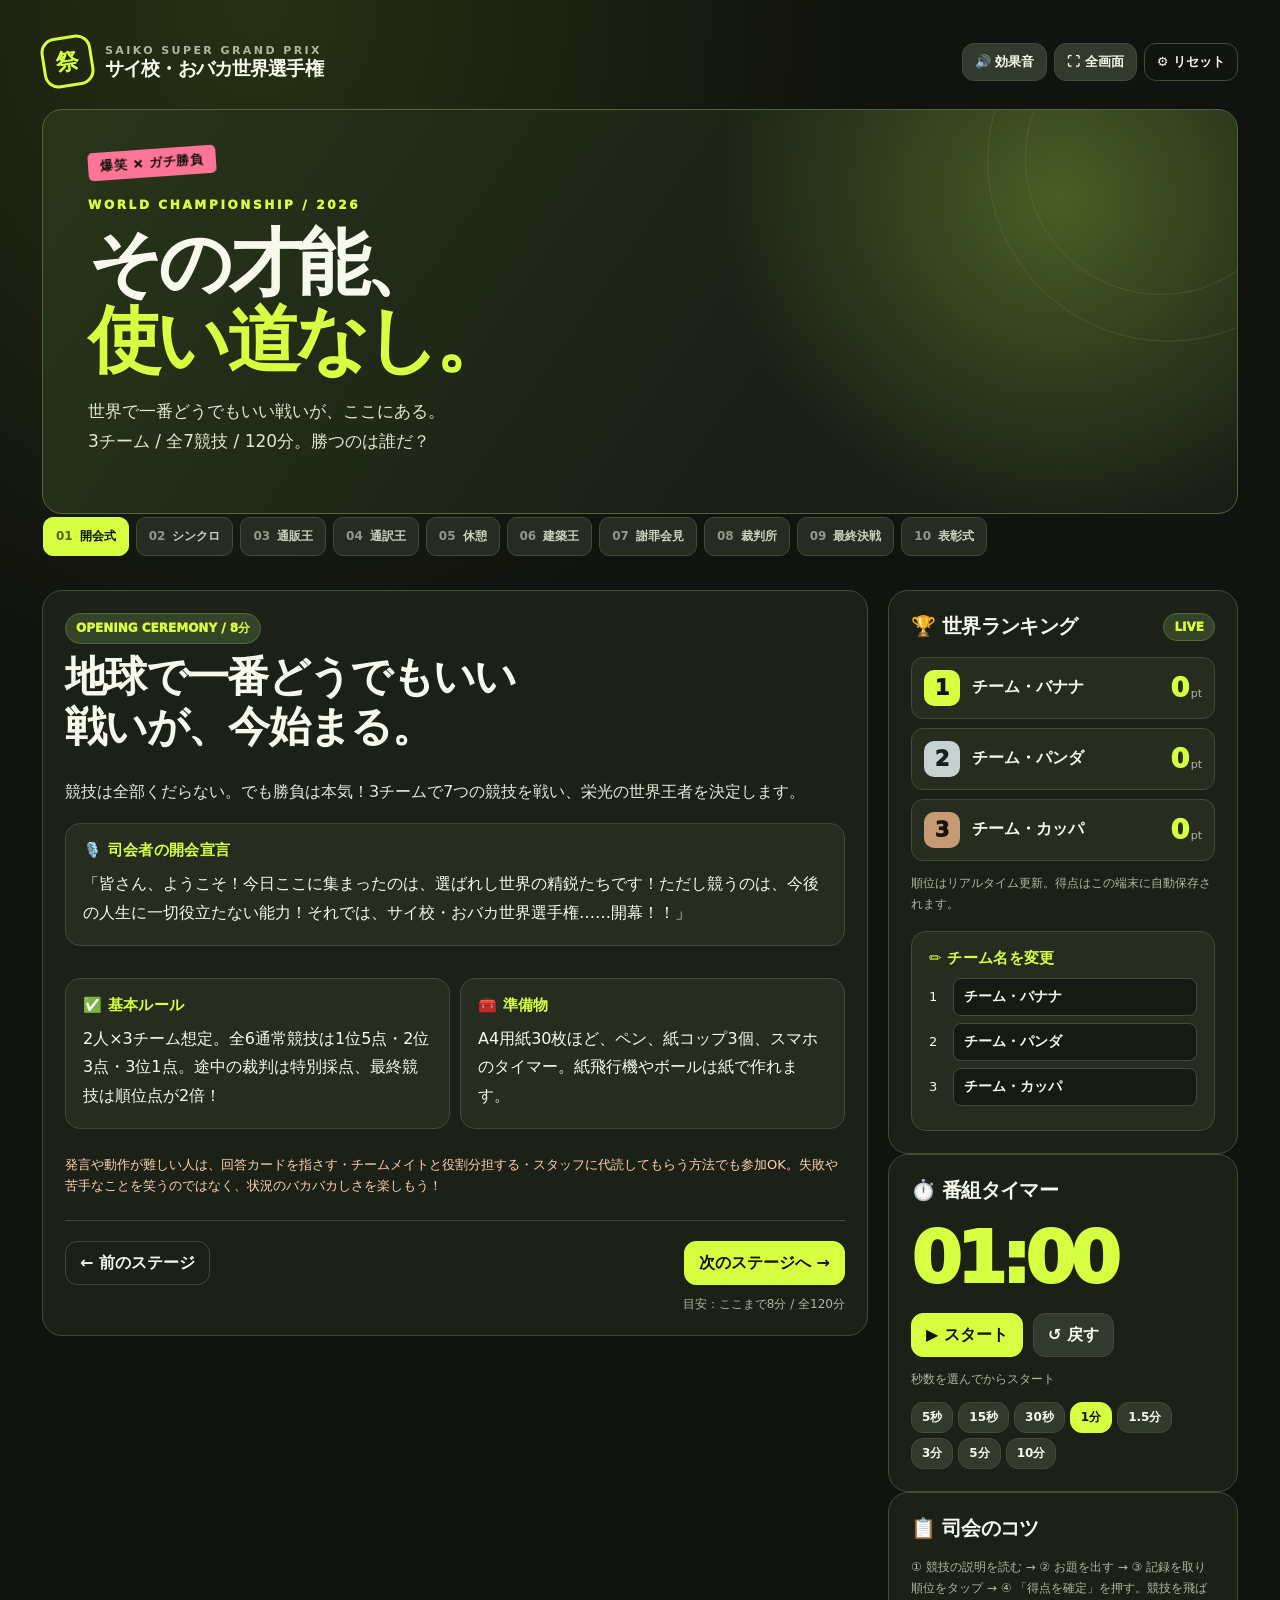
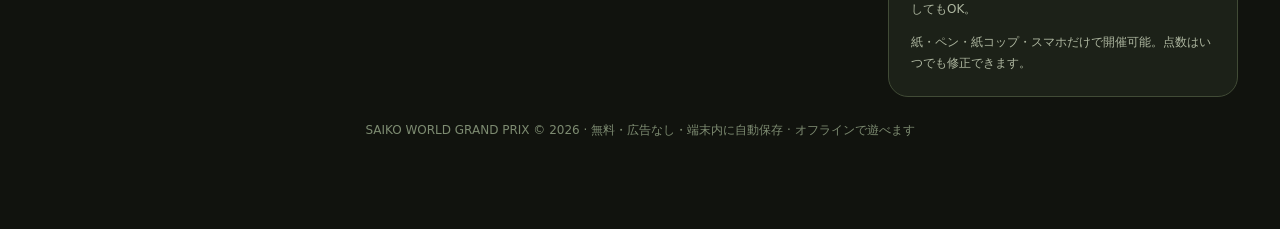
==== index.html @ 588c3b56 "Build SAIKO World Grand Prix event app with six-case absurd courtroom" ====
<!DOCTYPE html>
<html lang="ja">
<head>
<meta charset="UTF-8"><meta name="viewport" content="width=device-width,initial-scale=1,viewport-fit=cover"><meta name="theme-color" content="#11130e">
<title>サイ校 おバカ世界選手権 | 司会アプリ</title>
<meta name="description" content="爆笑なのにガチ勝負。サイ校プロジェクト岩国のチーム対抗ゲームショー司会アプリ。オフライン対応・無料。">
<style>
:root{color-scheme:dark;--bg:#11130e;--panel:#1c2118;--panel2:#262d20;--lime:#d7ff41;--ink:#11140e;--text:#f7f9ed;--sub:#aeb7a0;--line:#414b36;--pink:#ff7497;--cyan:#80d9e7;--orange:#ffc77b;--radius:20px}
*{box-sizing:border-box}html{scroll-behavior:smooth}body{margin:0;background:radial-gradient(ellipse 75% 60% at 20% 0%,#273014 0%,transparent 62%),var(--bg);color:var(--text);font-family:system-ui,-apple-system,'Noto Sans JP',sans-serif;font-weight:500;min-height:100svh}button,input{font:inherit}button{cursor:pointer}button:focus-visible,input:focus-visible{outline:3px solid var(--cyan);outline-offset:3px}button:disabled{opacity:.3;cursor:not-allowed}.app{max-width:1440px;margin:auto;padding:20px 24px 60px}.top{display:flex;align-items:center;gap:18px;justify-content:space-between;padding:8px 0 22px}.brand{display:flex;gap:12px;align-items:center;text-decoration:none;color:inherit}.seal{display:grid;place-items:center;border:3px solid var(--lime);color:var(--lime);height:51px;width:51px;border-radius:15px;transform:rotate(-9deg);font-weight:1000;font-size:23px}.brand small{display:block;color:var(--sub);font-size:11px;font-weight:800;letter-spacing:.22em}.brand strong{display:block;font-size:19px;line-height:1.2;letter-spacing:-.045em;font-weight:1000}.tools{display:flex;flex-wrap:wrap;gap:7px}.btn{border:1px solid var(--line);border-radius:12px;background:#32392d;color:var(--text);padding:11px 14px;font-weight:800;line-height:1.2;white-space:nowrap;min-height:44px}.btn:hover{filter:brightness(1.1)}.btn.primary{background:var(--lime);color:var(--ink);border-color:var(--lime)}.btn.danger{border-color:#6e3c49;color:#ffabbc;background:#3c262b}.btn.ghost{background:transparent}.btn.small{padding:8px 12px;min-height:38px;font-size:13px}.eyebrow{color:var(--lime);text-transform:uppercase;font-size:12px;font-weight:1000;letter-spacing:.22em}.hero{position:relative;overflow:hidden;border:1px solid #566241;border-radius:var(--radius);background:radial-gradient(circle at 85% 22%,#495e25 0%,transparent 32%),linear-gradient(125deg,#29351a 0%,#191e16 68%);padding:32px 36px 34px;min-height:245px}.hero:before,.hero:after{content:"";position:absolute;right:0;top:0;border:1px solid #73824d;opacity:.3;width:360px;height:360px;border-radius:50%;transform:translate(31%,-36%)}.hero:after{width:270px;height:270px;transform:translate(22%,-32%)}.hero>*{position:relative;z-index:1}.hero h1{font-size:clamp(34px,5.7vw,79px);font-weight:1000;line-height:1.06;margin:12px 0 13px;letter-spacing:-.065em;max-width:1100px}.hero h1 em{font-style:normal;color:var(--lime)}.hero .desc{color:#e0e8cd;font-size:clamp(13px,1.8vw,17px);max-width:710px;line-height:1.8}.sticker{display:inline-flex;transform:rotate(-4deg);background:var(--pink);color:var(--ink);font-size:13px;padding:5px 12px;border-radius:5px;font-weight:1000;letter-spacing:.05em}.layout{display:grid;grid-template-columns:minmax(0,1fr) 318px;gap:20px;margin-top:20px}.main{min-width:0}.side{min-width:0}.card{border:1px solid var(--line);border-radius:var(--radius);background:var(--panel);padding:22px}.section-title{font-size:20px;font-weight:1000;letter-spacing:-.03em;margin:0 0 15px}.muted{color:var(--sub)}.timeline{display:flex;gap:7px;overflow-x:auto;padding:3px 1px 14px;scrollbar-width:thin}.phase{position:relative;display:flex;align-items:center;gap:7px;white-space:nowrap;background:#262c21;border:1px solid var(--line);color:#cad3be;padding:10px 12px;border-radius:10px;font-size:12px;font-weight:900}.phase.active{background:var(--lime);color:var(--ink);border-color:var(--lime)}.phase.done:not(.active){border-color:#96ac5e;color:#d7ff94}.phase .number{opacity:.65}.stage-header{display:flex;justify-content:space-between;gap:10px;align-items:flex-start;margin-bottom:14px}.stage-header h2{font-weight:1000;letter-spacing:-.04em;font-size:clamp(25px,4vw,42px);line-height:1.2;margin:8px 0}.pill{display:inline-flex;align-items:center;gap:6px;background:#354328;border:1px solid #53683b;color:var(--lime);padding:6px 10px;border-radius:99px;font-size:12px;font-weight:1000}.lead{font-size:16px;line-height:1.9;color:#e3ead9}.feature{background:var(--panel2);border:1px solid var(--line);border-radius:15px;padding:17px;margin:16px 0}.feature h3{margin:0 0 10px;color:var(--lime);font-size:15px;letter-spacing:.02em}.feature p{margin:0;line-height:1.8}.feature li{margin:8px 0;line-height:1.7}.feature ul,.feature ol{padding-left:21px;margin:0}.prompt{border:1px solid #798f42;background:linear-gradient(145deg,#354323,#29321e);padding:24px 22px;border-radius:17px;margin:16px 0}.prompt .prompt-kicker{color:#cfe38d;font-size:13px;font-weight:900;letter-spacing:.1em}.prompt .prompt-text{font-weight:1000;font-size:clamp(21px,3vw,30px);line-height:1.65;letter-spacing:-.025em;margin:12px 0}.prompt-controls{display:flex;flex-wrap:wrap;gap:8px;align-items:center}.prompt-counter{color:var(--sub);font-weight:900;font-size:13px;padding:0 8px}.row{display:flex;align-items:center;gap:10px;flex-wrap:wrap}.between{justify-content:space-between}.scoring{margin-top:18px;border-top:1px solid var(--line);padding-top:18px}.rank-grid{display:grid;grid-template-columns:1fr 1fr 1fr;gap:10px}.rank-team{background:var(--panel2);border:1px solid var(--line);border-radius:14px;padding:14px;min-width:0}.team-name{font-weight:1000;overflow-wrap:anywhere}.rank-choice{display:flex;gap:5px;margin-top:12px}.rank-btn{border:1px solid #636d55;color:#c4ceb5;background:#31392a;border-radius:8px;padding:8px 4px;flex:1;font-weight:1000}.rank-btn.selected{background:var(--lime);color:var(--ink);border-color:var(--lime)}.rank-team .preview{margin-top:8px;font-size:12px;color:var(--sub)}.btn-row{display:flex;gap:10px;flex-wrap:wrap;margin:18px 0 0}.scoreboard{position:sticky;top:16px}.scoreboard .head{display:flex;justify-content:space-between;align-items:center;gap:8px}.scorelist{display:grid;gap:9px;margin-top:16px}.scoreitem{display:grid;grid-template-columns:38px 1fr auto;gap:10px;align-items:center;border:1px solid var(--line);border-radius:12px;background:var(--panel2);padding:12px}.ranknum{display:grid;place-items:center;border-radius:10px;background:#39462a;color:var(--lime);font-weight:1000;font-size:21px;width:36px;height:36px}.scoreitem:nth-child(1) .ranknum{background:var(--lime);color:var(--ink)}.scoreitem:nth-child(2) .ranknum{background:#c7d0d3;color:#162121}.scoreitem:nth-child(3) .ranknum{background:#c79a76;color:#1b130c}.score{font-size:27px;color:var(--lime);font-weight:1000;letter-spacing:-.06em}.scoreunit{color:var(--sub);font-size:11px;margin-left:3px}.team-edit{display:flex;align-items:center;gap:6px}.team-edit input{width:100%;min-width:0;background:#151b12;color:var(--text);border:1px solid var(--line);border-radius:8px;padding:10px;font-size:14px;font-weight:800}.side-note{line-height:1.75;font-size:12px;color:var(--sub)}.timer-number{font-variant-numeric:tabular-nums;font-size:clamp(48px,7vw,72px);font-weight:1000;letter-spacing:-.07em;color:var(--lime);line-height:1.1;margin:14px 0 15px}.timer-number.urgent{color:var(--pink)}.timer-preset{display:flex;gap:5px;flex-wrap:wrap}.timer-preset .btn{padding:7px 10px;font-size:12px;min-height:31px}.steps{display:flex;flex-wrap:wrap;gap:9px;margin:15px 0}.step{padding:9px 11px;background:#2e3826;border-radius:8px;color:#c6d1bb;font-weight:900;font-size:13px}.verdict-case{display:grid;grid-template-columns:1fr 1fr 1fr;gap:8px}.rolebox{padding:13px;border:1px solid var(--line);border-radius:11px;background:#293325}.rolebox strong{display:block;margin-top:8px;font-size:16px;overflow-wrap:anywhere}.rolebox small{color:var(--sub);font-size:11px}.courtbuttons{display:flex;flex-wrap:wrap;gap:8px;margin-top:13px}.courtbuttons button{flex:1;white-space:normal}.courtbuttons .selected{background:var(--lime);color:var(--ink)}.evidencebox{margin:12px 0;padding:12px}.evidence-text{color:var(--lime);font-size:18px;font-weight:900!important}.rulegrid{display:grid;grid-template-columns:1fr 1fr;gap:10px}.winner{border:2px solid var(--lime);background:radial-gradient(ellipse at 50% 0%,#394b22,transparent 75%),#1d2517;text-align:center;padding:35px 20px;border-radius:20px}.winner .cup{font-size:75px;filter:drop-shadow(0 8px 24px #c4f26955)}.winner h2{font-size:clamp(28px,6vw,59px);font-weight:1000;letter-spacing:-.05em;color:var(--lime);margin:14px 0}.winner p{font-size:18px}.winboard{display:grid;gap:8px;max-width:550px;margin:18px auto}.winrow{display:flex;justify-content:space-between;padding:11px 16px;border-radius:10px;background:#303a29;font-weight:900}.footer{margin:25px 0;text-align:center;color:#7d8b71;font-size:12px}.alert{color:#ffd1ae;font-size:13px;margin-top:10px;line-height:1.6}.award{color:var(--lime);font-weight:1000;margin:11px 0}.breakbig{text-align:center;padding:35px 10px}.breakbig span{font-size:65px}.breakbig h2{font-size:40px}.breakbig p{color:var(--sub)}.confetti{position:fixed;z-index:100;top:-10px;width:9px;height:17px;pointer-events:none;animation:fall 2.6s linear forwards}@keyframes fall{to{transform:translateY(110vh) rotate(780deg);opacity:0}}
@media(min-width:1250px){.app{padding:28px 42px 65px}.hero{padding:39px 45px}.layout{grid-template-columns:minmax(0,1fr) 350px}}@media(max-width:900px){.layout{grid-template-columns:1fr}.scoreboard{position:static}.side{display:grid;grid-template-columns:1fr 1fr;gap:12px;align-items:start}.side>.card:first-child{grid-column:1/3}.hero{min-height:200px}}@media(max-width:600px){.app{padding:12px 12px 40px}.top{align-items:flex-start;gap:8px}.top .brand{gap:8px}.seal{width:40px;height:40px;font-size:18px;border-width:2px}.brand strong{font-size:14px}.brand small{font-size:9px}.top .tools{justify-content:flex-end}.top .tools .btn{padding:8px 9px;min-height:34px;font-size:11px}.hero{padding:24px 20px;min-height:200px}.hero h1{font-size:clamp(34px,10vw,52px)}.layout{gap:12px;margin-top:12px}.card{padding:17px}.rank-grid{grid-template-columns:1fr}.rank-team{display:grid;grid-template-columns:1fr auto;align-items:center}.rank-choice{margin-top:0}.rank-btn{padding:10px 8px}.rank-team .preview{grid-column:1/3}.side{grid-template-columns:1fr}.side>.card:first-child{grid-column:auto}.verdict-case{grid-template-columns:1fr}.rulegrid{grid-template-columns:1fr}.prompt{padding:18px}.btn-row .btn{flex:1}.section-title{font-size:18px}}@media print{body{background:white;color:black}.tools,.timeline,.side,.btn-row,.scoring,.prompt-controls{display:none!important}.app{padding:0}.card,.hero{border-color:#aaa;background:white;color:black;break-inside:avoid}.hero h1,.hero h1 em{color:#111}.muted,.lead,.desc{color:#333!important}}
@media(prefers-reduced-motion:reduce){*,*:before,*:after{scroll-behavior:auto!important;animation-duration:.01ms!important;transition-duration:.01ms!important}}
</style>
</head>
<body><div id="root"></div>
<script>
(()=>{'use strict';
const KEY='saiko-world-cup-v2';
const STAGES=[
 {id:'intro',label:'開会式',sub:'世界選手権、開幕',min:8},
 {id:'sync',label:'シンクロ',sub:'脳みそシンクロ率100％',min:12,timer:30},
 {id:'shop',label:'通販王',sub:'30秒のインチキ通販王',min:12,timer:30},
 {id:'gesture',label:'通訳王',sub:'人類最後の通訳選手権',min:12,timer:60},
 {id:'break',label:'休憩',sub:'世界の平和のため休憩',min:10,timer:600},
 {id:'tower',label:'建築王',sub:'建築費0円の超高層ビル',min:12,timer:300},
 {id:'press',label:'謝罪会見',sub:'絶対に認めない謝罪会見',min:12,timer:5},
 {id:'court',label:'裁判所',sub:'どうでもよすぎる裁判所',min:22,timer:60},
 {id:'toss',label:'最終決戦',sub:'人類最後の一投',min:13,timer:60},
 {id:'awards',label:'表彰式',sub:'世界一くだらない王者',min:7}
];
const prompts={
 sync:[['宇宙人にプレゼントするなら？','A：納豆','B：洗濯機'],['1週間だけ変身するなら？','A：巨大なプリン','B：しゃべる冷蔵庫'],['社長にするなら？','A：柴犬','B：カッパ'],['一生無料になるなら？','A：ラーメン','B：アイス'],['魔法が使えるなら？','A：空を3cm飛べる','B：靴下が永遠に片方増える'],['無人島の相棒は？','A：ものまねロボット','B：グルメ評論家'],['世界から消すなら？','A：寝ぐせ','B：静電気'],['給料が現物支給なら？','A：米俵','B：大量の乾電池'],['タイムマシンで行くなら？','A：江戸時代のコンビニ','B：100年後のたこ焼き屋'],['日本代表に選ぶなら？','A：うちわ職人','B：紙コップ名人']],
 shop:[['販売商品：紙コップ','必須ワード：宇宙・社長・納豆','30秒で全力PR！'],['販売商品：輪ゴム','必須ワード：世界平和・伝説・社長','30秒で全力PR！'],['販売商品：A4用紙','必須ワード：高級・未来・カッパ','30秒で全力PR！'],['販売商品：ボールペン','必須ワード：奇跡・動物園・地球','30秒で全力PR！']],
 gesture:[['カッパが電車で寿司を食べる'],['恐竜がコンビニでアイスを買う'],['ロボットが温泉でカラオケする'],['おじいちゃんが宇宙でラーメンを作る'],['猫が社長になって会議する'],['サメが歯医者で大暴れする'],['忍者がスマホの充電器を探す'],['ペンギンが美容院で髪を切る'],['パンダが満員電車で寝過ごす'],['宇宙人がたこ焼きを初めて食べる'],['ゴリラがスーパーのレジを打つ'],['ゾウが小さすぎる靴を履こうとする']],
 press:[['なぜ給料をどんぐりで払っているんですか？'],['社長がカッパという情報は本当ですか？'],['会社のコピー機からラーメンが出るのはなぜ？'],['会議が毎回じゃんけんで決まるのはなぜ？'],['月曜日を廃止する計画について説明してください'],['社員が全員ペンギンという噂は本当ですか？'],['会社の売上がたこ焼き3個というのは本当ですか？'],['オフィスの椅子が全部バランスボールなのはなぜ？'],['営業車が三輪車というのは事実ですか？']]
};
const courtCases=[
 {title:'唐揚げレモン強制事件',charge:'「唐揚げに無断でレモンをかける行為」は有罪か？',pro:'誰の許可もなく味を変えた！',def:'美味しく食べてもらう善意だった！',rule:'検察と弁護が60秒ずつ弁論、判決は20秒。',evidence:'衝撃の新証拠！レモンをかけた本人は、唐揚げを食べていなかった！'},
 {title:'最後のプリン失踪事件',charge:'冷蔵庫の最後のプリンを食べた人は有罪か？',pro:'名前が書いてなくても最後の1個を取るのは悪い！',def:'賞味期限を守るための勇敢な行動だった！',rule:'検察と弁護が60秒ずつ弁論、判決は20秒。',evidence:'プリンのフタには……『ご自由にどうぞ』のシールが！'},
 {title:'エアコン温度戦争事件',charge:'全員に断らず冷房を1℃変える行為は有罪か？',pro:'みんなの快適さを独断で奪った！',def:'地球環境と電気代を守るためだった！',rule:'検察と弁護が60秒ずつ弁論、判決は20秒。',evidence:'事件当日の室温は……実は30℃だった！'},
 {title:'カレー完全混合事件',charge:'カレーとご飯を最初から全部混ぜるのは有罪か？',pro:'美しい盛り付けが一瞬で消えた！',def:'一口ごとの味を平等にするためだ！',rule:'検察と弁護が60秒ずつ弁論、判決は20秒。',evidence:'目撃者は『おかわりも全部混ぜていた』と証言！'},
 {title:'エレベーター連打事件',charge:'「閉」ボタンを10連打する行為は有罪か？',pro:'ボタンが気の毒すぎる！',def:'みんなの時間を守ろうとしただけ！',rule:'検察と弁護が60秒ずつ弁論、判決は20秒。',evidence:'現場の映像では……押した瞬間にドアは既に閉まり始めていた！'},
 {title:'ラーメンスープ一滴事件',charge:'ラーメンのスープを一滴残して完食宣言するのは有罪か？',pro:'一滴も残さず飲み切るべきだ！',def:'健康と満足感の絶妙なバランスだ！',rule:'検察と弁護が60秒ずつ弁論、判決は20秒。',evidence:'驚くべき新証拠！器には……麺が一本だけ残っていた！'}
];
const base=()=>({names:['チーム・バナナ','チーム・パンダ','チーム・カッパ'],stage:0,prompt:{},awards:{},ranks:{},courtWinners:Array(6).fill(null),evidenceShown:Array(6).fill(false),muted:false,showHelp:false});
let s;try{s={...base(),...JSON.parse(localStorage.getItem(KEY)||'{}')};if(!Array.isArray(s.names)||s.names.length!==3||!Number.isInteger(s.stage))s=base();if(!Array.isArray(s.courtWinners)||s.courtWinners.length!==courtCases.length)s.courtWinners=Array(courtCases.length).fill(null);if(!Array.isArray(s.evidenceShown)||s.evidenceShown.length!==courtCases.length)s.evidenceShown=Array(courtCases.length).fill(false);}catch(e){s=base()};
let timer={remaining:0,seconds:60,running:false,deadline:0,handle:null};
const persist=()=>{try{localStorage.setItem(KEY,JSON.stringify(s))}catch(e){}};
const h=v=>String(v).replace(/[&<>"']/g,c=>({'&':'&amp;','<':'&lt;','>':'&gt;','"':'&quot;',"'":'&#39;'}[c]));
const stage=()=>STAGES[Math.max(0,Math.min(STAGES.length-1,s.stage))];
const points=()=>s.names.map((_,i)=>Object.values(s.awards||{}).reduce((sum,v)=>sum+(Array.isArray(v)?Number(v[i]||0):0),0));
const order=()=>points().map((v,i)=>({i,v,name:s.names[i]})).sort((a,b)=>b.v-a.v||a.i-b.i);
const promptIndex=id=>Math.min(Math.max(0,s.prompt?.[id]||0),(prompts[id]||[['']]).length-1);
function sound(freq=660,time=.11,type='sine'){if(s.muted)return;try{const Audio=window.AudioContext||window.webkitAudioContext;const c=new Audio(),o=c.createOscillator(),g=c.createGain();o.type=type;o.frequency.setValueAtTime(freq,c.currentTime);g.gain.setValueAtTime(.035,c.currentTime);g.gain.exponentialRampToValueAtTime(.0001,c.currentTime+time);o.connect(g);g.connect(c.destination);o.start();o.stop(c.currentTime+time);setTimeout(()=>c.close(),time*1000+110)}catch(e){}}
function fanfare(){[0,180,390,570].forEach((ms,i)=>setTimeout(()=>sound([523,659,783,1047][i],.22,'triangle'),ms));if(window.matchMedia('(prefers-reduced-motion: reduce)').matches)return;for(let i=0;i<80;i++){let c=document.createElement('i');c.className='confetti';c.style.left=Math.random()*100+'%';c.style.background=['#d7ff41','#ff7497','#80d9e7','#ffc77b'][i%4];c.style.animationDelay=Math.random()*.6+'s';document.body.appendChild(c);setTimeout(()=>c.remove(),4000)}}
function resetTimer(sec=stage().timer||60){timer.running=false;if(timer.handle)clearInterval(timer.handle);timer.handle=null;timer.seconds=sec;timer.remaining=sec*1000;updateTimer()}
function updateTimer(){const display=document.getElementById('timerDigits');if(!display)return;let sec=Math.ceil(Math.max(0,timer.remaining)/1000);display.textContent=String(Math.floor(sec/60)).padStart(2,'0')+':'+String(sec%60).padStart(2,'0');display.classList.toggle('urgent',sec<=10);let b=document.getElementById('timerStart');if(b)b.textContent=timer.running?'一時停止':'▶ スタート';}
function startPause(){if(timer.running){timer.remaining=Math.max(0,timer.deadline-Date.now());timer.running=false;clearInterval(timer.handle);timer.handle=null;}else{if(timer.remaining<=0)resetTimer();timer.running=true;timer.deadline=Date.now()+timer.remaining;timer.handle=setInterval(()=>{timer.remaining=Math.max(0,timer.deadline-Date.now());updateTimer();if(timer.remaining<=0){timer.running=false;clearInterval(timer.handle);timer.handle=null;sound(250,.7,'sawtooth');}},100)}updateTimer()}
const button=(text,act,variant='')=>`<button class="btn ${variant}" data-action="${act}">${text}</button>`;
function scoreboard(){return `<section class="card scoreboard"><div class="head"><h2 class="section-title" style="margin:0">🏆 世界ランキング</h2><span class="pill">LIVE</span></div><div class="scorelist">${order().map((r,k)=>`<div class="scoreitem"><div class="ranknum">${k+1}</div><div class="team-name">${h(r.name)}</div><div><span class="score">${r.v}</span><span class="scoreunit">pt</span></div></div>`).join('')}</div><p class="side-note">順位はリアルタイム更新。得点はこの端末に自動保存されます。</p><div class="feature" style="margin-bottom:0"><h3>✏️ チーム名を変更</h3>${s.names.map((name,i)=>`<div class="team-edit" style="margin:7px 0"><span style="font-size:13px;width:20px">${i+1}</span><input maxlength="22" data-name="${i}" value="${h(name)}" aria-label="チーム${i+1}の名前"></div>`).join('')}</div></section>`}
function timerPanel(){return `<section class="card"><h2 class="section-title">⏱️ 番組タイマー</h2><div id="timerDigits" class="timer-number">01:00</div><div class="row">${button('▶ スタート','timer','primary')}${button('↺ 戻す','timerReset')}</div><p class="side-note">秒数を選んでからスタート</p><div class="timer-preset">${[5,15,30,60,90,180,300,600].map(n=>`<button class="btn ${timer.seconds===n?'primary':''}" data-action="preset" data-seconds="${n}">${n<60?n+'秒':n/60+'分'}</button>`).join('')}</div></section>`}
function howTo(){return `<section class="card"><h2 class="section-title">📋 司会のコツ</h2><p class="side-note">① 競技の説明を読む → ② お題を出す → ③ 記録を取り順位をタップ → ④ 「得点を確定」を押す。競技を飛ばしてもOK。</p><p class="side-note" style="margin-bottom:0">紙・ペン・紙コップ・スマホだけで開催可能。点数はいつでも修正できます。</p></section>`}
function intro(){return `<div class="stage-header"><div><span class="pill">OPENING CEREMONY / 8分</span><h2>地球で一番どうでもいい<br>戦いが、今始まる。</h2></div></div><p class="lead">競技は全部くだらない。でも勝負は本気！3チームで7つの競技を戦い、栄光の世界王者を決定します。</p><div class="feature"><h3>🎙️ 司会者の開会宣言</h3><p>「皆さん、ようこそ！今日ここに集まったのは、選ばれし世界の精鋭たちです！ただし競うのは、今後の人生に一切役立たない能力！それでは、サイ校・おバカ世界選手権……開幕！！」</p></div><div class="rulegrid"><div class="feature"><h3>✅ 基本ルール</h3><p>2人×3チーム想定。全6通常競技は1位5点・2位3点・3位1点。途中の裁判は特別採点、最終競技は順位点が2倍！</p></div><div class="feature"><h3>🧰 準備物</h3><p>A4用紙30枚ほど、ペン、紙コップ3個、スマホのタイマー。紙飛行機やボールは紙で作れます。</p></div></div><p class="alert">発言や動作が難しい人は、回答カードを指さす・チームメイトと役割分担する・スタッフに代読してもらう方法でも参加OK。失敗や苦手なことを笑うのではなく、状況のバカバカしさを楽しもう！</p>`}
function promptPanel(id){let idx=promptIndex(id),items=prompts[id]||[],p=items[idx]||[];return `<div class="prompt"><div class="prompt-kicker">🎯 本番のお題</div><div class="prompt-text">${p.map(line=>`<div>${h(line)}</div>`).join('')}</div><div class="prompt-controls">${button('← 前','promptPrev','small')}${button('次のお題 →','promptNext','small primary')}<span class="prompt-counter">${idx+1} / ${items.length}</span></div></div>`}
const descriptions={
 sync:{lead:'相方と相談せず、AかBを同時に回答！チームの脳みそはつながっているのか？',rule:['各チーム2人でA/Bを選び、せーので同時に発表。','全10問から8問程度実施。チームごとの「一致した回数」を数える。','一致数が多い順に1位〜3位を決定。発言が難しければ指差しや紙にA/BでもOK。'],tip:'タイミングをずらして答えが見えないようにするのがポイント。'},
 shop:{lead:'ただの紙コップを100万円の商品として売り込め！ムチャクチャな宣伝を真顔で！',rule:['各チーム30秒のテレビ通販PR。2人で分担してもOK。','必須ワードを1語言えたら1点（最大3点）。30秒以内に終えたら1点。','獲得した課題点が多い順で順位付け。同点なら司会が「説得力があった方」を決める。'],tip:'商品は紙コップで統一！別のお題は予備として使えます。'},
 gesture:{lead:'声がなくなった世界。ジェスチャーだけで超変な状況を伝えよ！',rule:['2人1組で出題者と回答者を担当。声や文字は使用禁止。','各チーム60秒で、正解したお題の個数を競う。パスOK。','同数なら追加1問の決定戦。動きが難しければ絵で伝える方式も選べます。'],tip:'出題者だけ画面を見てお題を確認し、回答者には画面を見せないでね。'},
 tower:{lead:'世界的な建設会社の資材が、A4用紙3枚だけになりました。地球一高いビルを作れ！',rule:['各チームA4用紙3枚だけ配布。テープ・ハサミ・机への固定はNG。','制限時間5分。自由に折ったり丸めたりしてOK。','机の上で10秒自立した高さを定規・A4の長辺（29.7cm）などで比較。高い順に順位。'],tip:'差がわずかならA4紙の長辺を基準にして概算でOK。'},
 press:{lead:'絶体絶命の記者会見！ただし「はい・いいえ・わかりません」を言ったらアウト！',rule:['各チーム交互に、記者の質問へ5秒以内に答える。','「はい」「いいえ」「わかりません」を使ったら失敗。発言以外の表現でも可。','各チーム同じ6問を実施。成功数の多い順に順位。'],tip:'司会者は鋭い顔で質問！答えが面白くても基準は「禁止語なし＆5秒以内」のみ。'},
 toss:{lead:'ついに迎えた人類最後の一投！くだらない世界の王者が決まる！',rule:['紙を丸めた柔らかいボールを作る。床にA4用紙3枚を的として並べる。','近い的1点・真ん中3点・遠い的5点。各チーム3投（メンバーで交代可）。','3投合計が多い順に順位付け。この競技のみ1位10点・2位6点・3位2点！'],tip:'安全のため投球ラインから床に向かって投げる。転倒しないよう立位が難しければ着席OK。'}
};
function regular(id){let d=descriptions[id],ps=s.ranks?.[id]||[0,0,0],isFinal=id==='toss',confirmed=!!s.awards[id],weights=isFinal?[0,10,6,2]:[0,5,3,1];return `<div class="stage-header"><div><span class="pill">競技 / ${stage().min}分 ${isFinal?'🔥 最終戦・2倍':''}</span><h2>${h(stage().sub)}</h2></div></div><p class="lead">${h(d.lead)}</p><div class="feature"><h3>📢 ルール説明（このまま読み上げOK）</h3><ol>${d.rule.map(x=>`<li>${h(x)}</li>`).join('')}</ol></div>${id==='tower'?`<div class="prompt"><div class="prompt-kicker">✂️ 建築資材</div><div class="prompt-text">A4用紙3枚 ／ 制限時間5分 ／ 10秒自立</div></div>`:id==='toss'?`<div class="prompt"><div class="prompt-kicker">🏹 得点表</div><div class="prompt-text">近い的 1pt ／ 中央 3pt ／ 遠い的 5pt<br>3投の合計で決着！</div></div>`:promptPanel(id)}<p class="side-note">💡 ${h(d.tip)}</p><div class="scoring"><div class="between row"><h3 class="section-title" style="margin:0">🥇 順位を選んで得点登録</h3><span class="pill">${confirmed?'✅ 登録済み・修正可能':'未登録'}</span></div><p class="side-note">各チームの順位をタップ。同点なら同順位にしてOK。${isFinal?'最終戦は2倍得点！':''}</p><div class="rank-grid">${s.names.map((name,i)=>`<div class="rank-team"><span class="team-name">${h(name)}</span><div class="rank-choice">${[1,2,3].map(r=>`<button class="rank-btn ${ps[i]===r?'selected':''}" data-action="rank" data-team="${i}" data-rank="${r}" aria-pressed="${ps[i]===r}">${r}位</button>`).join('')}</div><div class="preview">${ps[i]?'獲得 '+weights[ps[i]]+' pt':'順位未選択'}</div></div>`).join('')}</div><div class="btn-row">${button(confirmed?'💾 得点を修正して保存':'✅ 得点を確定','confirmScore','primary')}${confirmed?button('採点を取り消す','clearScore','danger'):''}</div></div>`}
function court(){let earned=[0,0,0],done=s.courtWinners.filter(v=>v!==null).length;return `<div class="stage-header"><div><span class="pill">特別競技・22分 / SPECIAL TRIAL</span><h2>⚖️ サイ校<br>どうでもよすぎる裁判所</h2></div></div><p class="lead">どうでもいい事件を、3チームが本気で裁く！検察・弁護・裁判官を事件ごとに交代。全員に出番がある公平な裁判です。</p><div class="feature"><h3>📖 裁判の仕組み</h3><p>全6事件。1事件につき検察60秒 → 弁護60秒 → 新証拠発表 → 裁判官チームが判決。勝訴チーム3点・敗訴チーム1点・裁判官チーム2点。全チームが各役を2回ずつ担当！</p></div>${courtCases.map((c,k)=>{const a=k%3,b=(k+1)%3,j=(k+2)%3,win=s.courtWinners[k];if(win!==null){earned[win]+=3;earned[win===a?b:a]+=1;earned[j]+=2}return `<div class="feature"><h3>事件 ${k+1}：${h(c.title)} ${win!==null?'✅':''}</h3><p style="font-weight:900;font-size:18px;margin:8px 0 13px">${h(c.charge)}</p><div class="verdict-case"><div class="rolebox"><small>👨‍💼 検察</small><strong>${h(s.names[a])}</strong><small>${h(c.pro)}</small></div><div class="rolebox"><small>🛡️ 弁護</small><strong>${h(s.names[b])}</strong><small>${h(c.def)}</small></div><div class="rolebox"><small>⚖️ 裁判官</small><strong>${h(s.names[j])}</strong><small>どちらが勝ちか判決</small></div></div><div class="feature evidencebox"><h3>📁 突然の新証拠</h3>${s.evidenceShown?.[k]?`<p class="evidence-text">${h(c.evidence)}</p>`:`<p class="side-note">検察と弁護の主張が出そろったら押してね！</p>`}<button class="btn small ${s.evidenceShown?.[k]?'ghost':'primary'}" data-action="evidence" data-case="${k}">${s.evidenceShown?.[k]?'↺ 証拠を隠す':'⚡ 新証拠を発表！'}</button></div><div class="courtbuttons"><button class="btn ${win===a?'selected':''}" data-action="verdict" data-case="${k}" data-winner="${a}">検察の勝ち！</button><button class="btn ${win===b?'selected':''}" data-action="verdict" data-case="${k}" data-winner="${b}">弁護の勝ち！</button>${win!==null?`<button class="btn ghost" data-action="verdictClear" data-case="${k}">撤回</button>`:''}</div></div>`}).join('')}<div class="scoring"><h3 class="section-title">裁判のポイント</h3><div class="rulegrid">${s.names.map((n,i)=>`<div class="feature" style="margin:0"><div class="muted">${h(n)}</div><strong style="font-size:29px;color:var(--lime)">${earned[i]}点</strong></div>`).join('')}</div><div class="btn-row">${button(done===6?(s.awards.court?'判決を修正して保存':'全判決を確定！'):`判決 ${done}/6 件`, 'confirmCourt',done===6?'primary':'')} ${s.awards.court?button('裁判得点を取り消す','clearScore','danger'):''}</div><p class="side-note">判決はいつでも変更できます。全6事件の判決が出てから登録してください。</p></div>`}
function awards(){const ranked=order(),first=ranked[0],ties=ranked.filter(x=>x.v===first.v);return `<div class="winner"><div class="eyebrow">THE GRAND FINALE</div><div class="cup">🏆</div><div class="sticker">第1回 世界王者</div><h2>${h(ties.map(t=>t.name).join(' ＆ '))}</h2><p>おめでとう！世界一くだらない偉業を達成！</p><div class="winboard">${ranked.map((t,i)=>`<div class="winrow"><span>${i+1}位　${h(t.name)}</span><span>${t.v} pt</span></div>`).join('')}</div><div class="btn-row" style="justify-content:center">${button('🎉 優勝ファンファーレ','fanfare','primary')}${button('印刷 / PDF保存','print')}</div></div><div class="feature"><h3>🎙️ 表彰式・司会のセリフ</h3><p>「世界中のどこを探しても、こんな能力のために本気になった皆さんはいません。ですが、本気は世界を変えます！本日の世界王者は……${h(ties.map(t=>t.name).join('、'))}！優勝おめでとうございます！！」</p></div>`}
function breakContent(){return `<div class="breakbig"><span>🍵</span><h2>国際休戦協定</h2><p>ここで10分休憩！世界中の選手たちに休息が与えられました。</p><p>水分補給、トイレ、深呼吸。後半にはあの裁判所が待っている……。</p></div>`}
function mainContent(){switch(stage().id){case'intro':return intro();case'court':return court();case'break':return breakContent();case'awards':return awards();default:return regular(stage().id)}}
function render({keepScroll=true}={}){const sy=window.scrollY,sc=points(),total=STAGES.reduce((v,x)=>v+x.min,0),elapsed=STAGES.slice(0,s.stage).reduce((v,x)=>v+x.min,0);document.getElementById('root').innerHTML=`<div class="app"><header class="top"><a href="#" class="brand" data-action="home"><div class="seal">祭</div><div><small>SAIKO SUPER GRAND PRIX</small><strong>サイ校・おバカ世界選手権</strong></div></a><div class="tools">${button(s.muted?'🔇 消音中':'🔊 効果音','sound','small')}${button('⛶ 全画面','fullscreen','small')}${button('⚙ リセット','reset','small ghost')}</div></header><section class="hero"><span class="sticker">爆笑 × ガチ勝負</span><div class="eyebrow" style="margin-top:21px">WORLD CHAMPIONSHIP / 2026</div><h1>その才能、<br><em>使い道なし。</em></h1><p class="desc">世界で一番どうでもいい戦いが、ここにある。<br>3チーム / 全7競技 / 120分。勝つのは誰だ？</p></section><nav class="timeline" aria-label="競技選択">${STAGES.map((x,i)=>`<button class="phase ${i===s.stage?'active':''} ${x.id!=='intro'&&x.id!=='break'&&x.id!=='awards'&&s.awards[x.id]?'done':''}" data-action="goto" data-stage="${i}" aria-current="${i===s.stage?'step':'false'}"><span class="number">${String(i+1).padStart(2,'0')}</span> ${h(x.label)} ${s.awards[x.id]?'✓':''}</button>`).join('')}</nav><div class="layout"><main class="main"><section class="card" id="stagecontent">${mainContent()}<div class="btn-row" style="justify-content:space-between;margin-top:23px;border-top:1px solid var(--line);padding-top:20px">${button('← 前のステージ','back','ghost')}${s.stage<STAGES.length-1?button('次のステージへ →','next','primary'):button('最初に戻る','home','primary')}</div><div class="muted" style="text-align:right;margin-top:11px;font-size:12px">目安：ここまで${elapsed+stage().min}分 / 全${total}分</div></section></main><aside class="side">${scoreboard()}${timerPanel()}${howTo()}</aside></div><footer class="footer">SAIKO WORLD GRAND PRIX © 2026 · 無料・広告なし・端末内に自動保存 · オフラインで遊べます</footer></div>`;timer.remaining=timer.remaining||timer.seconds*1000;updateTimer();if(keepScroll)window.scrollTo({top:sy,behavior:'instant'});}
function navigate(n){s.stage=Math.min(Math.max(n,0),STAGES.length-1);persist();resetTimer(STAGES[s.stage].timer||60);render({keepScroll:false});window.scrollTo(0,0);if(s.stage===STAGES.length-1)fanfare()}
function confirmScore(){const id=stage().id,r=s.ranks[id]||[0,0,0];if(r.some(x=>![1,2,3].includes(x))){alert('3チームすべての順位を選んでね！');return}const w=id==='toss'?[0,10,6,2]:[0,5,3,1];s.awards[id]=r.map(x=>w[x]);persist();sound(820,.21,'triangle');render();}
function courtPoints(){const scores=[0,0,0];s.courtWinners.forEach((v,k)=>{if(v===null)return;const a=k%3,b=(k+1)%3,j=(k+2)%3;scores[v]+=3;scores[v===a?b:a]+=1;scores[j]+=2});return scores}
function click(e){const btn=e.target.closest('[data-action]');if(!btn)return;if(btn.tagName==='A')e.preventDefault();const ac=btn.dataset.action,id=stage().id;switch(ac){case'home':navigate(0);break;case'next':navigate(s.stage+1);break;case'back':navigate(s.stage-1);break;case'goto':navigate(+btn.dataset.stage);break;case'promptNext':s.prompt[id]=(promptIndex(id)+1)%(prompts[id].length);persist();render();break;case'promptPrev':s.prompt[id]=(promptIndex(id)-1+prompts[id].length)%(prompts[id].length);persist();render();break;case'rank':s.ranks[id]||=[0,0,0];s.ranks[id][+btn.dataset.team]=+btn.dataset.rank;persist();render();break;case'confirmScore':confirmScore();break;case'clearScore':if(confirm('この競技の得点を取り消す？')){delete s.awards[id];persist();render()}break;case'evidence':s.evidenceShown[+btn.dataset.case]=!s.evidenceShown[+btn.dataset.case];persist();if(s.evidenceShown[+btn.dataset.case])sound(840,.2,'square');render();break;case'verdict':s.courtWinners[+btn.dataset.case]=+btn.dataset.winner;persist();sound(370,.16,'square');render();break;case'verdictClear':s.courtWinners[+btn.dataset.case]=null;persist();render();break;case'confirmCourt':if(s.courtWinners.some(x=>x===null)){alert('6件の事件すべてで判決を決めてね！');return}s.awards.court=courtPoints();persist();sound(820,.25,'triangle');render();break;case'timer':startPause();break;case'timerReset':resetTimer(timer.seconds);render();break;case'preset':resetTimer(+btn.dataset.seconds);render();break;case'sound':s.muted=!s.muted;persist();sound();render();break;case'fullscreen':if(!document.fullscreenElement){document.documentElement.requestFullscreen?.().catch(()=>alert('このブラウザでは全画面にできません'))}else document.exitFullscreen?.();break;case'fanfare':fanfare();break;case'print':window.print();break;case'reset':if(confirm('全競技の得点・名前・進行を消して最初からやり直しますか？\nこの操作は取り消せません。')){s=base();persist();navigate(0)}break;}}
document.addEventListener('click',click);document.addEventListener('change',e=>{let i=e.target.dataset?.name;if(i!==undefined){s.names[+i]=e.target.value.trim().slice(0,22)||`チーム${+i+1}`;persist();render()}});
resetTimer(60);render();
})();
</script>
</body></html>
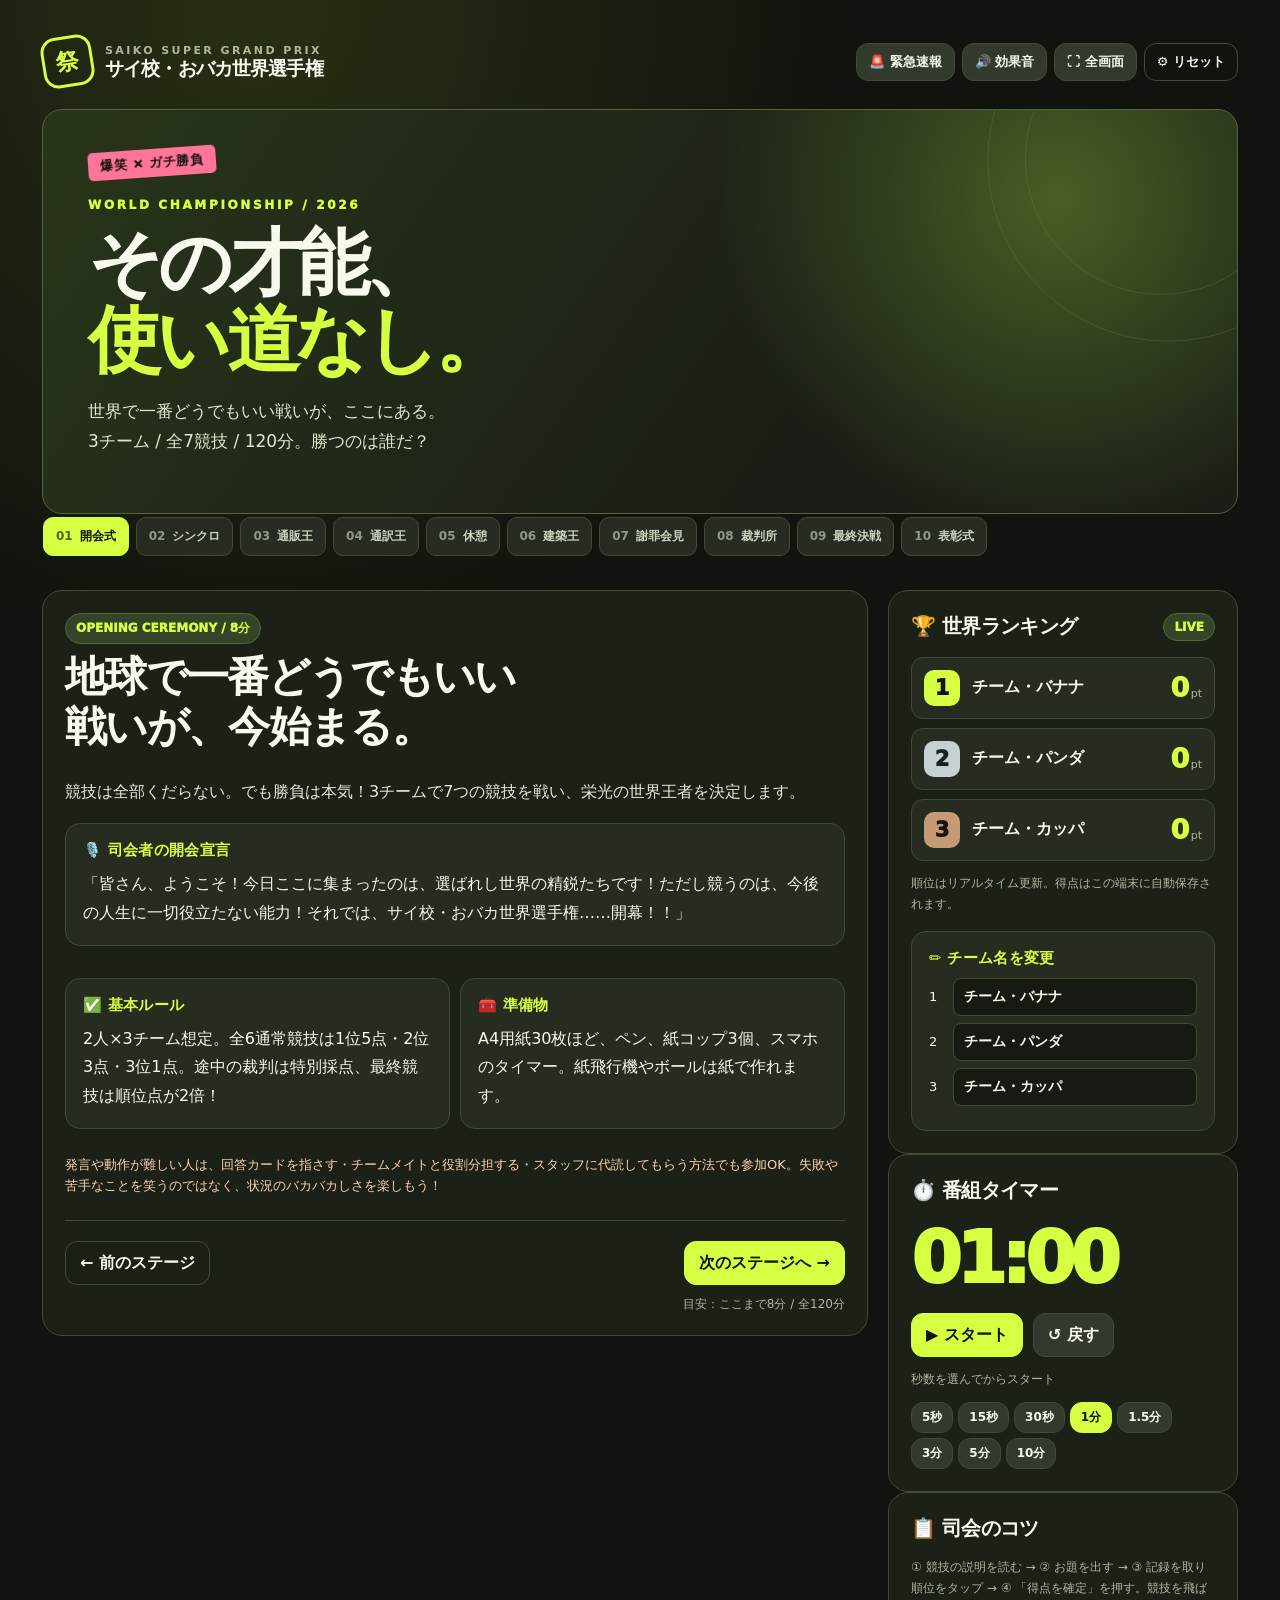
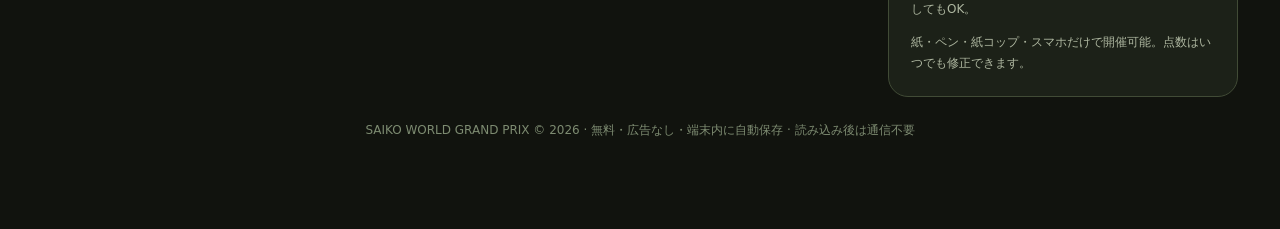
==== commit 9164e8aa: "Fix courtroom rescoring and timer feedback; add one-tap breaking-news stage effects" ====
--- a/index.html
+++ b/index.html
@@ -9,6 +9,7 @@
 *{box-sizing:border-box}html{scroll-behavior:smooth}body{margin:0;background:radial-gradient(ellipse 75% 60% at 20% 0%,#273014 0%,transparent 62%),var(--bg);color:var(--text);font-family:system-ui,-apple-system,'Noto Sans JP',sans-serif;font-weight:500;min-height:100svh}button,input{font:inherit}button{cursor:pointer}button:focus-visible,input:focus-visible{outline:3px solid var(--cyan);outline-offset:3px}button:disabled{opacity:.3;cursor:not-allowed}.app{max-width:1440px;margin:auto;padding:20px 24px 60px}.top{display:flex;align-items:center;gap:18px;justify-content:space-between;padding:8px 0 22px}.brand{display:flex;gap:12px;align-items:center;text-decoration:none;color:inherit}.seal{display:grid;place-items:center;border:3px solid var(--lime);color:var(--lime);height:51px;width:51px;border-radius:15px;transform:rotate(-9deg);font-weight:1000;font-size:23px}.brand small{display:block;color:var(--sub);font-size:11px;font-weight:800;letter-spacing:.22em}.brand strong{display:block;font-size:19px;line-height:1.2;letter-spacing:-.045em;font-weight:1000}.tools{display:flex;flex-wrap:wrap;gap:7px}.btn{border:1px solid var(--line);border-radius:12px;background:#32392d;color:var(--text);padding:11px 14px;font-weight:800;line-height:1.2;white-space:nowrap;min-height:44px}.btn:hover{filter:brightness(1.1)}.btn.primary{background:var(--lime);color:var(--ink);border-color:var(--lime)}.btn.danger{border-color:#6e3c49;color:#ffabbc;background:#3c262b}.btn.ghost{background:transparent}.btn.small{padding:8px 12px;min-height:38px;font-size:13px}.eyebrow{color:var(--lime);text-transform:uppercase;font-size:12px;font-weight:1000;letter-spacing:.22em}.hero{position:relative;overflow:hidden;border:1px solid #566241;border-radius:var(--radius);background:radial-gradient(circle at 85% 22%,#495e25 0%,transparent 32%),linear-gradient(125deg,#29351a 0%,#191e16 68%);padding:32px 36px 34px;min-height:245px}.hero:before,.hero:after{content:"";position:absolute;right:0;top:0;border:1px solid #73824d;opacity:.3;width:360px;height:360px;border-radius:50%;transform:translate(31%,-36%)}.hero:after{width:270px;height:270px;transform:translate(22%,-32%)}.hero>*{position:relative;z-index:1}.hero h1{font-size:clamp(34px,5.7vw,79px);font-weight:1000;line-height:1.06;margin:12px 0 13px;letter-spacing:-.065em;max-width:1100px}.hero h1 em{font-style:normal;color:var(--lime)}.hero .desc{color:#e0e8cd;font-size:clamp(13px,1.8vw,17px);max-width:710px;line-height:1.8}.sticker{display:inline-flex;transform:rotate(-4deg);background:var(--pink);color:var(--ink);font-size:13px;padding:5px 12px;border-radius:5px;font-weight:1000;letter-spacing:.05em}.layout{display:grid;grid-template-columns:minmax(0,1fr) 318px;gap:20px;margin-top:20px}.main{min-width:0}.side{min-width:0}.card{border:1px solid var(--line);border-radius:var(--radius);background:var(--panel);padding:22px}.section-title{font-size:20px;font-weight:1000;letter-spacing:-.03em;margin:0 0 15px}.muted{color:var(--sub)}.timeline{display:flex;gap:7px;overflow-x:auto;padding:3px 1px 14px;scrollbar-width:thin}.phase{position:relative;display:flex;align-items:center;gap:7px;white-space:nowrap;background:#262c21;border:1px solid var(--line);color:#cad3be;padding:10px 12px;border-radius:10px;font-size:12px;font-weight:900}.phase.active{background:var(--lime);color:var(--ink);border-color:var(--lime)}.phase.done:not(.active){border-color:#96ac5e;color:#d7ff94}.phase .number{opacity:.65}.stage-header{display:flex;justify-content:space-between;gap:10px;align-items:flex-start;margin-bottom:14px}.stage-header h2{font-weight:1000;letter-spacing:-.04em;font-size:clamp(25px,4vw,42px);line-height:1.2;margin:8px 0}.pill{display:inline-flex;align-items:center;gap:6px;background:#354328;border:1px solid #53683b;color:var(--lime);padding:6px 10px;border-radius:99px;font-size:12px;font-weight:1000}.lead{font-size:16px;line-height:1.9;color:#e3ead9}.feature{background:var(--panel2);border:1px solid var(--line);border-radius:15px;padding:17px;margin:16px 0}.feature h3{margin:0 0 10px;color:var(--lime);font-size:15px;letter-spacing:.02em}.feature p{margin:0;line-height:1.8}.feature li{margin:8px 0;line-height:1.7}.feature ul,.feature ol{padding-left:21px;margin:0}.prompt{border:1px solid #798f42;background:linear-gradient(145deg,#354323,#29321e);padding:24px 22px;border-radius:17px;margin:16px 0}.prompt .prompt-kicker{color:#cfe38d;font-size:13px;font-weight:900;letter-spacing:.1em}.prompt .prompt-text{font-weight:1000;font-size:clamp(21px,3vw,30px);line-height:1.65;letter-spacing:-.025em;margin:12px 0}.prompt-controls{display:flex;flex-wrap:wrap;gap:8px;align-items:center}.prompt-counter{color:var(--sub);font-weight:900;font-size:13px;padding:0 8px}.row{display:flex;align-items:center;gap:10px;flex-wrap:wrap}.between{justify-content:space-between}.scoring{margin-top:18px;border-top:1px solid var(--line);padding-top:18px}.rank-grid{display:grid;grid-template-columns:1fr 1fr 1fr;gap:10px}.rank-team{background:var(--panel2);border:1px solid var(--line);border-radius:14px;padding:14px;min-width:0}.team-name{font-weight:1000;overflow-wrap:anywhere}.rank-choice{display:flex;gap:5px;margin-top:12px}.rank-btn{border:1px solid #636d55;color:#c4ceb5;background:#31392a;border-radius:8px;padding:8px 4px;flex:1;font-weight:1000}.rank-btn.selected{background:var(--lime);color:var(--ink);border-color:var(--lime)}.rank-team .preview{margin-top:8px;font-size:12px;color:var(--sub)}.btn-row{display:flex;gap:10px;flex-wrap:wrap;margin:18px 0 0}.scoreboard{position:sticky;top:16px}.scoreboard .head{display:flex;justify-content:space-between;align-items:center;gap:8px}.scorelist{display:grid;gap:9px;margin-top:16px}.scoreitem{display:grid;grid-template-columns:38px 1fr auto;gap:10px;align-items:center;border:1px solid var(--line);border-radius:12px;background:var(--panel2);padding:12px}.ranknum{display:grid;place-items:center;border-radius:10px;background:#39462a;color:var(--lime);font-weight:1000;font-size:21px;width:36px;height:36px}.scoreitem:nth-child(1) .ranknum{background:var(--lime);color:var(--ink)}.scoreitem:nth-child(2) .ranknum{background:#c7d0d3;color:#162121}.scoreitem:nth-child(3) .ranknum{background:#c79a76;color:#1b130c}.score{font-size:27px;color:var(--lime);font-weight:1000;letter-spacing:-.06em}.scoreunit{color:var(--sub);font-size:11px;margin-left:3px}.team-edit{display:flex;align-items:center;gap:6px}.team-edit input{width:100%;min-width:0;background:#151b12;color:var(--text);border:1px solid var(--line);border-radius:8px;padding:10px;font-size:14px;font-weight:800}.side-note{line-height:1.75;font-size:12px;color:var(--sub)}.timer-number{font-variant-numeric:tabular-nums;font-size:clamp(48px,7vw,72px);font-weight:1000;letter-spacing:-.07em;color:var(--lime);line-height:1.1;margin:14px 0 15px}.timer-number.urgent{color:var(--pink)}.timer-preset{display:flex;gap:5px;flex-wrap:wrap}.timer-preset .btn{padding:7px 10px;font-size:12px;min-height:31px}.steps{display:flex;flex-wrap:wrap;gap:9px;margin:15px 0}.step{padding:9px 11px;background:#2e3826;border-radius:8px;color:#c6d1bb;font-weight:900;font-size:13px}.verdict-case{display:grid;grid-template-columns:1fr 1fr 1fr;gap:8px}.rolebox{padding:13px;border:1px solid var(--line);border-radius:11px;background:#293325}.rolebox strong{display:block;margin-top:8px;font-size:16px;overflow-wrap:anywhere}.rolebox small{color:var(--sub);font-size:11px}.courtbuttons{display:flex;flex-wrap:wrap;gap:8px;margin-top:13px}.courtbuttons button{flex:1;white-space:normal}.courtbuttons .selected{background:var(--lime);color:var(--ink)}.evidencebox{margin:12px 0;padding:12px}.evidence-text{color:var(--lime);font-size:18px;font-weight:900!important}.rulegrid{display:grid;grid-template-columns:1fr 1fr;gap:10px}.winner{border:2px solid var(--lime);background:radial-gradient(ellipse at 50% 0%,#394b22,transparent 75%),#1d2517;text-align:center;padding:35px 20px;border-radius:20px}.winner .cup{font-size:75px;filter:drop-shadow(0 8px 24px #c4f26955)}.winner h2{font-size:clamp(28px,6vw,59px);font-weight:1000;letter-spacing:-.05em;color:var(--lime);margin:14px 0}.winner p{font-size:18px}.winboard{display:grid;gap:8px;max-width:550px;margin:18px auto}.winrow{display:flex;justify-content:space-between;padding:11px 16px;border-radius:10px;background:#303a29;font-weight:900}.footer{margin:25px 0;text-align:center;color:#7d8b71;font-size:12px}.alert{color:#ffd1ae;font-size:13px;margin-top:10px;line-height:1.6}.award{color:var(--lime);font-weight:1000;margin:11px 0}.breakbig{text-align:center;padding:35px 10px}.breakbig span{font-size:65px}.breakbig h2{font-size:40px}.breakbig p{color:var(--sub)}.confetti{position:fixed;z-index:100;top:-10px;width:9px;height:17px;pointer-events:none;animation:fall 2.6s linear forwards}@keyframes fall{to{transform:translateY(110vh) rotate(780deg);opacity:0}}
 @media(min-width:1250px){.app{padding:28px 42px 65px}.hero{padding:39px 45px}.layout{grid-template-columns:minmax(0,1fr) 350px}}@media(max-width:900px){.layout{grid-template-columns:1fr}.scoreboard{position:static}.side{display:grid;grid-template-columns:1fr 1fr;gap:12px;align-items:start}.side>.card:first-child{grid-column:1/3}.hero{min-height:200px}}@media(max-width:600px){.app{padding:12px 12px 40px}.top{align-items:flex-start;gap:8px}.top .brand{gap:8px}.seal{width:40px;height:40px;font-size:18px;border-width:2px}.brand strong{font-size:14px}.brand small{font-size:9px}.top .tools{justify-content:flex-end}.top .tools .btn{padding:8px 9px;min-height:34px;font-size:11px}.hero{padding:24px 20px;min-height:200px}.hero h1{font-size:clamp(34px,10vw,52px)}.layout{gap:12px;margin-top:12px}.card{padding:17px}.rank-grid{grid-template-columns:1fr}.rank-team{display:grid;grid-template-columns:1fr auto;align-items:center}.rank-choice{margin-top:0}.rank-btn{padding:10px 8px}.rank-team .preview{grid-column:1/3}.side{grid-template-columns:1fr}.side>.card:first-child{grid-column:auto}.verdict-case{grid-template-columns:1fr}.rulegrid{grid-template-columns:1fr}.prompt{padding:18px}.btn-row .btn{flex:1}.section-title{font-size:18px}}@media print{body{background:white;color:black}.tools,.timeline,.side,.btn-row,.scoring,.prompt-controls{display:none!important}.app{padding:0}.card,.hero{border-color:#aaa;background:white;color:black;break-inside:avoid}.hero h1,.hero h1 em{color:#111}.muted,.lead,.desc{color:#333!important}}
 @media(prefers-reduced-motion:reduce){*,*:before,*:after{scroll-behavior:auto!important;animation-duration:.01ms!important;transition-duration:.01ms!important}}
+.breaking-layer{position:fixed;inset:0;z-index:9999;background:rgba(0,0,0,.92);display:flex;align-items:center;justify-content:center;padding:18px;animation:newsIn .22s ease-out}.breaking-card{border:3px solid var(--lime);background:linear-gradient(160deg,#2c090f,#11130e 65%);border-radius:24px;box-shadow:0 0 55px rgba(255,120,90,.3);padding:clamp(24px,6vw,65px);width:min(920px,100%);text-align:center}.breaking-kicker{color:var(--lime);letter-spacing:.15em;font-weight:1000;font-size:clamp(14px,2.8vw,26px)}.breaking-message{font-weight:1000;font-size:clamp(29px,5.5vw,68px);line-height:1.45;margin:24px 0 30px;overflow-wrap:anywhere}.breaking-footer{color:var(--sub);margin-bottom:24px;font-size:14px}.breaking-card .btn{min-width:200px}@keyframes newsIn{from{opacity:0;transform:scale(1.05)}to{opacity:1;transform:scale(1)}}@media(prefers-reduced-motion:reduce){.breaking-layer{animation:none}}
 </style>
 </head>
 <body><div id="root"></div>
@@ -41,6 +42,19 @@
  {title:'エレベーター連打事件',charge:'「閉」ボタンを10連打する行為は有罪か？',pro:'ボタンが気の毒すぎる！',def:'みんなの時間を守ろうとしただけ！',rule:'検察と弁護が60秒ずつ弁論、判決は20秒。',evidence:'現場の映像では……押した瞬間にドアは既に閉まり始めていた！'},
  {title:'ラーメンスープ一滴事件',charge:'ラーメンのスープを一滴残して完食宣言するのは有罪か？',pro:'一滴も残さず飲み切るべきだ！',def:'健康と満足感の絶妙なバランスだ！',rule:'検察と弁護が60秒ずつ弁論、判決は20秒。',evidence:'驚くべき新証拠！器には……麺が一本だけ残っていた！'}
 ];
+const breakingMessages=[
+ '【緊急速報】世界大会なのに、審査員は全員サイ校のスタッフであることが判明！',
+ '【速報】本大会の優勝賞金は……名誉と、ものすごい拍手です！',
+ '【国際ニュース】カッパ代表団が「真面目にふざけてほしい」と声明を発表！',
+ '【緊急会見】選手の真剣な表情に、世界中がなぜか困惑！',
+ '【大会本部】ここまでの競技で地球の平和に一切影響がないことを確認！',
+ '【独占情報】負けているチームほど、ここから主人公になる可能性があります！',
+ '【速報】裁判所の判決は厳粛です。事件そのものは全然厳粛ではありません！',
+ '【世界記録】本日の集中力は、何の役にも立たない方向で過去最高を更新中！',
+ '【号外】最後まで何が起きるかわからない！拍手だけは世界一でお願いします！'
+];
+let breakingIndex=-1,breakingVisible=false;
+function breakingScreen(){if(!breakingVisible)return '';return `<div class="breaking-layer" role="dialog" aria-modal="true" aria-label="緊急ニュース"><div class="breaking-card"><div class="breaking-kicker">🚨 SAIKO BREAKING NEWS 🚨</div><div class="breaking-message">${h(breakingMessages[breakingIndex])}</div><div class="breaking-footer">世界大会本部より 緊急発表</div>${button('速報を閉じる','breakingClose','primary')}</div></div>`}
 const base=()=>({names:['チーム・バナナ','チーム・パンダ','チーム・カッパ'],stage:0,prompt:{},awards:{},ranks:{},courtWinners:Array(6).fill(null),evidenceShown:Array(6).fill(false),muted:false,showHelp:false});
 let s;try{s={...base(),...JSON.parse(localStorage.getItem(KEY)||'{}')};if(!Array.isArray(s.names)||s.names.length!==3||!Number.isInteger(s.stage))s=base();if(!Array.isArray(s.courtWinners)||s.courtWinners.length!==courtCases.length)s.courtWinners=Array(courtCases.length).fill(null);if(!Array.isArray(s.evidenceShown)||s.evidenceShown.length!==courtCases.length)s.evidenceShown=Array(courtCases.length).fill(false);}catch(e){s=base()};
 let timer={remaining:0,seconds:60,running:false,deadline:0,handle:null};
@@ -53,11 +67,11 @@
 function sound(freq=660,time=.11,type='sine'){if(s.muted)return;try{const Audio=window.AudioContext||window.webkitAudioContext;const c=new Audio(),o=c.createOscillator(),g=c.createGain();o.type=type;o.frequency.setValueAtTime(freq,c.currentTime);g.gain.setValueAtTime(.035,c.currentTime);g.gain.exponentialRampToValueAtTime(.0001,c.currentTime+time);o.connect(g);g.connect(c.destination);o.start();o.stop(c.currentTime+time);setTimeout(()=>c.close(),time*1000+110)}catch(e){}}
 function fanfare(){[0,180,390,570].forEach((ms,i)=>setTimeout(()=>sound([523,659,783,1047][i],.22,'triangle'),ms));if(window.matchMedia('(prefers-reduced-motion: reduce)').matches)return;for(let i=0;i<80;i++){let c=document.createElement('i');c.className='confetti';c.style.left=Math.random()*100+'%';c.style.background=['#d7ff41','#ff7497','#80d9e7','#ffc77b'][i%4];c.style.animationDelay=Math.random()*.6+'s';document.body.appendChild(c);setTimeout(()=>c.remove(),4000)}}
 function resetTimer(sec=stage().timer||60){timer.running=false;if(timer.handle)clearInterval(timer.handle);timer.handle=null;timer.seconds=sec;timer.remaining=sec*1000;updateTimer()}
-function updateTimer(){const display=document.getElementById('timerDigits');if(!display)return;let sec=Math.ceil(Math.max(0,timer.remaining)/1000);display.textContent=String(Math.floor(sec/60)).padStart(2,'0')+':'+String(sec%60).padStart(2,'0');display.classList.toggle('urgent',sec<=10);let b=document.getElementById('timerStart');if(b)b.textContent=timer.running?'一時停止':'▶ スタート';}
+function updateTimer(){const display=document.getElementById('timerDigits');if(!display)return;const timerButton=document.querySelector('[data-action="timer"]');if(timerButton)timerButton.textContent=timer.running?'⏸ 一時停止':'▶ スタート';let sec=Math.ceil(Math.max(0,timer.remaining)/1000);display.textContent=String(Math.floor(sec/60)).padStart(2,'0')+':'+String(sec%60).padStart(2,'0');display.classList.toggle('urgent',sec<=10);let b=document.getElementById('timerStart');if(b)b.textContent=timer.running?'一時停止':'▶ スタート';}
 function startPause(){if(timer.running){timer.remaining=Math.max(0,timer.deadline-Date.now());timer.running=false;clearInterval(timer.handle);timer.handle=null;}else{if(timer.remaining<=0)resetTimer();timer.running=true;timer.deadline=Date.now()+timer.remaining;timer.handle=setInterval(()=>{timer.remaining=Math.max(0,timer.deadline-Date.now());updateTimer();if(timer.remaining<=0){timer.running=false;clearInterval(timer.handle);timer.handle=null;sound(250,.7,'sawtooth');}},100)}updateTimer()}
 const button=(text,act,variant='')=>`<button class="btn ${variant}" data-action="${act}">${text}</button>`;
 function scoreboard(){return `<section class="card scoreboard"><div class="head"><h2 class="section-title" style="margin:0">🏆 世界ランキング</h2><span class="pill">LIVE</span></div><div class="scorelist">${order().map((r,k)=>`<div class="scoreitem"><div class="ranknum">${k+1}</div><div class="team-name">${h(r.name)}</div><div><span class="score">${r.v}</span><span class="scoreunit">pt</span></div></div>`).join('')}</div><p class="side-note">順位はリアルタイム更新。得点はこの端末に自動保存されます。</p><div class="feature" style="margin-bottom:0"><h3>✏️ チーム名を変更</h3>${s.names.map((name,i)=>`<div class="team-edit" style="margin:7px 0"><span style="font-size:13px;width:20px">${i+1}</span><input maxlength="22" data-name="${i}" value="${h(name)}" aria-label="チーム${i+1}の名前"></div>`).join('')}</div></section>`}
-function timerPanel(){return `<section class="card"><h2 class="section-title">⏱️ 番組タイマー</h2><div id="timerDigits" class="timer-number">01:00</div><div class="row">${button('▶ スタート','timer','primary')}${button('↺ 戻す','timerReset')}</div><p class="side-note">秒数を選んでからスタート</p><div class="timer-preset">${[5,15,30,60,90,180,300,600].map(n=>`<button class="btn ${timer.seconds===n?'primary':''}" data-action="preset" data-seconds="${n}">${n<60?n+'秒':n/60+'分'}</button>`).join('')}</div></section>`}
+function timerPanel(){return `<section class="card"><h2 class="section-title">⏱️ 番組タイマー</h2><div id="timerDigits" class="timer-number">01:00</div><div class="row">${button(timer.running?'⏸ 一時停止':'▶ スタート','timer','primary')}${button('↺ 戻す','timerReset')}</div><p class="side-note">秒数を選んでからスタート</p><div class="timer-preset">${[5,15,30,60,90,180,300,600].map(n=>`<button class="btn ${timer.seconds===n?'primary':''}" data-action="preset" data-seconds="${n}">${n<60?n+'秒':n/60+'分'}</button>`).join('')}</div></section>`}
 function howTo(){return `<section class="card"><h2 class="section-title">📋 司会のコツ</h2><p class="side-note">① 競技の説明を読む → ② お題を出す → ③ 記録を取り順位をタップ → ④ 「得点を確定」を押す。競技を飛ばしてもOK。</p><p class="side-note" style="margin-bottom:0">紙・ペン・紙コップ・スマホだけで開催可能。点数はいつでも修正できます。</p></section>`}
 function intro(){return `<div class="stage-header"><div><span class="pill">OPENING CEREMONY / 8分</span><h2>地球で一番どうでもいい<br>戦いが、今始まる。</h2></div></div><p class="lead">競技は全部くだらない。でも勝負は本気！3チームで7つの競技を戦い、栄光の世界王者を決定します。</p><div class="feature"><h3>🎙️ 司会者の開会宣言</h3><p>「皆さん、ようこそ！今日ここに集まったのは、選ばれし世界の精鋭たちです！ただし競うのは、今後の人生に一切役立たない能力！それでは、サイ校・おバカ世界選手権……開幕！！」</p></div><div class="rulegrid"><div class="feature"><h3>✅ 基本ルール</h3><p>2人×3チーム想定。全6通常競技は1位5点・2位3点・3位1点。途中の裁判は特別採点、最終競技は順位点が2倍！</p></div><div class="feature"><h3>🧰 準備物</h3><p>A4用紙30枚ほど、ペン、紙コップ3個、スマホのタイマー。紙飛行機やボールは紙で作れます。</p></div></div><p class="alert">発言や動作が難しい人は、回答カードを指さす・チームメイトと役割分担する・スタッフに代読してもらう方法でも参加OK。失敗や苦手なことを笑うのではなく、状況のバカバカしさを楽しもう！</p>`}
 function promptPanel(id){let idx=promptIndex(id),items=prompts[id]||[],p=items[idx]||[];return `<div class="prompt"><div class="prompt-kicker">🎯 本番のお題</div><div class="prompt-text">${p.map(line=>`<div>${h(line)}</div>`).join('')}</div><div class="prompt-controls">${button('← 前','promptPrev','small')}${button('次のお題 →','promptNext','small primary')}<span class="prompt-counter">${idx+1} / ${items.length}</span></div></div>`}
@@ -74,11 +88,11 @@
 function awards(){const ranked=order(),first=ranked[0],ties=ranked.filter(x=>x.v===first.v);return `<div class="winner"><div class="eyebrow">THE GRAND FINALE</div><div class="cup">🏆</div><div class="sticker">第1回 世界王者</div><h2>${h(ties.map(t=>t.name).join(' ＆ '))}</h2><p>おめでとう！世界一くだらない偉業を達成！</p><div class="winboard">${ranked.map((t,i)=>`<div class="winrow"><span>${i+1}位　${h(t.name)}</span><span>${t.v} pt</span></div>`).join('')}</div><div class="btn-row" style="justify-content:center">${button('🎉 優勝ファンファーレ','fanfare','primary')}${button('印刷 / PDF保存','print')}</div></div><div class="feature"><h3>🎙️ 表彰式・司会のセリフ</h3><p>「世界中のどこを探しても、こんな能力のために本気になった皆さんはいません。ですが、本気は世界を変えます！本日の世界王者は……${h(ties.map(t=>t.name).join('、'))}！優勝おめでとうございます！！」</p></div>`}
 function breakContent(){return `<div class="breakbig"><span>🍵</span><h2>国際休戦協定</h2><p>ここで10分休憩！世界中の選手たちに休息が与えられました。</p><p>水分補給、トイレ、深呼吸。後半にはあの裁判所が待っている……。</p></div>`}
 function mainContent(){switch(stage().id){case'intro':return intro();case'court':return court();case'break':return breakContent();case'awards':return awards();default:return regular(stage().id)}}
-function render({keepScroll=true}={}){const sy=window.scrollY,sc=points(),total=STAGES.reduce((v,x)=>v+x.min,0),elapsed=STAGES.slice(0,s.stage).reduce((v,x)=>v+x.min,0);document.getElementById('root').innerHTML=`<div class="app"><header class="top"><a href="#" class="brand" data-action="home"><div class="seal">祭</div><div><small>SAIKO SUPER GRAND PRIX</small><strong>サイ校・おバカ世界選手権</strong></div></a><div class="tools">${button(s.muted?'🔇 消音中':'🔊 効果音','sound','small')}${button('⛶ 全画面','fullscreen','small')}${button('⚙ リセット','reset','small ghost')}</div></header><section class="hero"><span class="sticker">爆笑 × ガチ勝負</span><div class="eyebrow" style="margin-top:21px">WORLD CHAMPIONSHIP / 2026</div><h1>その才能、<br><em>使い道なし。</em></h1><p class="desc">世界で一番どうでもいい戦いが、ここにある。<br>3チーム / 全7競技 / 120分。勝つのは誰だ？</p></section><nav class="timeline" aria-label="競技選択">${STAGES.map((x,i)=>`<button class="phase ${i===s.stage?'active':''} ${x.id!=='intro'&&x.id!=='break'&&x.id!=='awards'&&s.awards[x.id]?'done':''}" data-action="goto" data-stage="${i}" aria-current="${i===s.stage?'step':'false'}"><span class="number">${String(i+1).padStart(2,'0')}</span> ${h(x.label)} ${s.awards[x.id]?'✓':''}</button>`).join('')}</nav><div class="layout"><main class="main"><section class="card" id="stagecontent">${mainContent()}<div class="btn-row" style="justify-content:space-between;margin-top:23px;border-top:1px solid var(--line);padding-top:20px">${button('← 前のステージ','back','ghost')}${s.stage<STAGES.length-1?button('次のステージへ →','next','primary'):button('最初に戻る','home','primary')}</div><div class="muted" style="text-align:right;margin-top:11px;font-size:12px">目安：ここまで${elapsed+stage().min}分 / 全${total}分</div></section></main><aside class="side">${scoreboard()}${timerPanel()}${howTo()}</aside></div><footer class="footer">SAIKO WORLD GRAND PRIX © 2026 · 無料・広告なし・端末内に自動保存 · オフラインで遊べます</footer></div>`;timer.remaining=timer.remaining||timer.seconds*1000;updateTimer();if(keepScroll)window.scrollTo({top:sy,behavior:'instant'});}
+function render({keepScroll=true}={}){const sy=window.scrollY,sc=points(),total=STAGES.reduce((v,x)=>v+x.min,0),elapsed=STAGES.slice(0,s.stage).reduce((v,x)=>v+x.min,0);document.getElementById('root').innerHTML=`<div class="app"><header class="top"><a href="#" class="brand" data-action="home"><div class="seal">祭</div><div><small>SAIKO SUPER GRAND PRIX</small><strong>サイ校・おバカ世界選手権</strong></div></a><div class="tools">${button('🚨 緊急速報','breaking','small')}${button(s.muted?'🔇 消音中':'🔊 効果音','sound','small')}${button('⛶ 全画面','fullscreen','small')}${button('⚙ リセット','reset','small ghost')}</div></header><section class="hero"><span class="sticker">爆笑 × ガチ勝負</span><div class="eyebrow" style="margin-top:21px">WORLD CHAMPIONSHIP / 2026</div><h1>その才能、<br><em>使い道なし。</em></h1><p class="desc">世界で一番どうでもいい戦いが、ここにある。<br>3チーム / 全7競技 / 120分。勝つのは誰だ？</p></section><nav class="timeline" aria-label="競技選択">${STAGES.map((x,i)=>`<button class="phase ${i===s.stage?'active':''} ${x.id!=='intro'&&x.id!=='break'&&x.id!=='awards'&&s.awards[x.id]?'done':''}" data-action="goto" data-stage="${i}" aria-current="${i===s.stage?'step':'false'}"><span class="number">${String(i+1).padStart(2,'0')}</span> ${h(x.label)} ${s.awards[x.id]?'✓':''}</button>`).join('')}</nav><div class="layout"><main class="main"><section class="card" id="stagecontent">${mainContent()}<div class="btn-row" style="justify-content:space-between;margin-top:23px;border-top:1px solid var(--line);padding-top:20px">${button('← 前のステージ','back','ghost')}${s.stage<STAGES.length-1?button('次のステージへ →','next','primary'):button('最初に戻る','home','primary')}</div><div class="muted" style="text-align:right;margin-top:11px;font-size:12px">目安：ここまで${elapsed+stage().min}分 / 全${total}分</div></section></main><aside class="side">${scoreboard()}${timerPanel()}${howTo()}</aside></div><footer class="footer">SAIKO WORLD GRAND PRIX © 2026 · 無料・広告なし・端末内に自動保存 · 読み込み後は通信不要</footer>${breakingScreen()}</div>`;timer.remaining=timer.remaining||timer.seconds*1000;updateTimer();if(keepScroll)window.scrollTo({top:sy,behavior:'instant'});}
 function navigate(n){s.stage=Math.min(Math.max(n,0),STAGES.length-1);persist();resetTimer(STAGES[s.stage].timer||60);render({keepScroll:false});window.scrollTo(0,0);if(s.stage===STAGES.length-1)fanfare()}
 function confirmScore(){const id=stage().id,r=s.ranks[id]||[0,0,0];if(r.some(x=>![1,2,3].includes(x))){alert('3チームすべての順位を選んでね！');return}const w=id==='toss'?[0,10,6,2]:[0,5,3,1];s.awards[id]=r.map(x=>w[x]);persist();sound(820,.21,'triangle');render();}
 function courtPoints(){const scores=[0,0,0];s.courtWinners.forEach((v,k)=>{if(v===null)return;const a=k%3,b=(k+1)%3,j=(k+2)%3;scores[v]+=3;scores[v===a?b:a]+=1;scores[j]+=2});return scores}
-function click(e){const btn=e.target.closest('[data-action]');if(!btn)return;if(btn.tagName==='A')e.preventDefault();const ac=btn.dataset.action,id=stage().id;switch(ac){case'home':navigate(0);break;case'next':navigate(s.stage+1);break;case'back':navigate(s.stage-1);break;case'goto':navigate(+btn.dataset.stage);break;case'promptNext':s.prompt[id]=(promptIndex(id)+1)%(prompts[id].length);persist();render();break;case'promptPrev':s.prompt[id]=(promptIndex(id)-1+prompts[id].length)%(prompts[id].length);persist();render();break;case'rank':s.ranks[id]||=[0,0,0];s.ranks[id][+btn.dataset.team]=+btn.dataset.rank;persist();render();break;case'confirmScore':confirmScore();break;case'clearScore':if(confirm('この競技の得点を取り消す？')){delete s.awards[id];persist();render()}break;case'evidence':s.evidenceShown[+btn.dataset.case]=!s.evidenceShown[+btn.dataset.case];persist();if(s.evidenceShown[+btn.dataset.case])sound(840,.2,'square');render();break;case'verdict':s.courtWinners[+btn.dataset.case]=+btn.dataset.winner;persist();sound(370,.16,'square');render();break;case'verdictClear':s.courtWinners[+btn.dataset.case]=null;persist();render();break;case'confirmCourt':if(s.courtWinners.some(x=>x===null)){alert('6件の事件すべてで判決を決めてね！');return}s.awards.court=courtPoints();persist();sound(820,.25,'triangle');render();break;case'timer':startPause();break;case'timerReset':resetTimer(timer.seconds);render();break;case'preset':resetTimer(+btn.dataset.seconds);render();break;case'sound':s.muted=!s.muted;persist();sound();render();break;case'fullscreen':if(!document.fullscreenElement){document.documentElement.requestFullscreen?.().catch(()=>alert('このブラウザでは全画面にできません'))}else document.exitFullscreen?.();break;case'fanfare':fanfare();break;case'print':window.print();break;case'reset':if(confirm('全競技の得点・名前・進行を消して最初からやり直しますか？\nこの操作は取り消せません。')){s=base();persist();navigate(0)}break;}}
+function click(e){const btn=e.target.closest('[data-action]');if(!btn)return;if(btn.tagName==='A')e.preventDefault();const ac=btn.dataset.action,id=stage().id;switch(ac){case'breaking':breakingIndex=(breakingIndex+1)%breakingMessages.length;breakingVisible=true;sound(740,.2,'sawtooth');render();break;case'breakingClose':breakingVisible=false;render();break;case'home':breakingVisible=false;navigate(0);break;case'next':navigate(s.stage+1);break;case'back':navigate(s.stage-1);break;case'goto':navigate(+btn.dataset.stage);break;case'promptNext':s.prompt[id]=(promptIndex(id)+1)%(prompts[id].length);persist();render();break;case'promptPrev':s.prompt[id]=(promptIndex(id)-1+prompts[id].length)%(prompts[id].length);persist();render();break;case'rank':s.ranks[id]||=[0,0,0];s.ranks[id][+btn.dataset.team]=+btn.dataset.rank;persist();render();break;case'confirmScore':confirmScore();break;case'clearScore':if(confirm('この競技の得点を取り消す？')){delete s.awards[id];persist();render()}break;case'evidence':s.evidenceShown[+btn.dataset.case]=!s.evidenceShown[+btn.dataset.case];persist();if(s.evidenceShown[+btn.dataset.case])sound(840,.2,'square');render();break;case'verdict':s.courtWinners[+btn.dataset.case]=+btn.dataset.winner;if(s.awards.court)s.awards.court=courtPoints();persist();sound(370,.16,'square');render();break;case'verdictClear':s.courtWinners[+btn.dataset.case]=null;delete s.awards.court;persist();render();break;case'confirmCourt':if(s.courtWinners.some(x=>x===null)){alert('6件の事件すべてで判決を決めてね！');return}s.awards.court=courtPoints();persist();sound(820,.25,'triangle');render();break;case'timer':startPause();break;case'timerReset':resetTimer(timer.seconds);render();break;case'preset':resetTimer(+btn.dataset.seconds);render();break;case'sound':s.muted=!s.muted;persist();sound();render();break;case'fullscreen':if(!document.fullscreenElement){document.documentElement.requestFullscreen?.().catch(()=>alert('このブラウザでは全画面にできません'))}else document.exitFullscreen?.();break;case'fanfare':fanfare();break;case'print':window.print();break;case'reset':if(confirm('全競技の得点・名前・進行を消して最初からやり直しますか？\nこの操作は取り消せません。')){s=base();persist();navigate(0)}break;}}
 document.addEventListener('click',click);document.addEventListener('change',e=>{let i=e.target.dataset?.name;if(i!==undefined){s.names[+i]=e.target.value.trim().slice(0,22)||`チーム${+i+1}`;persist();render()}});
 resetTimer(60);render();
 })();
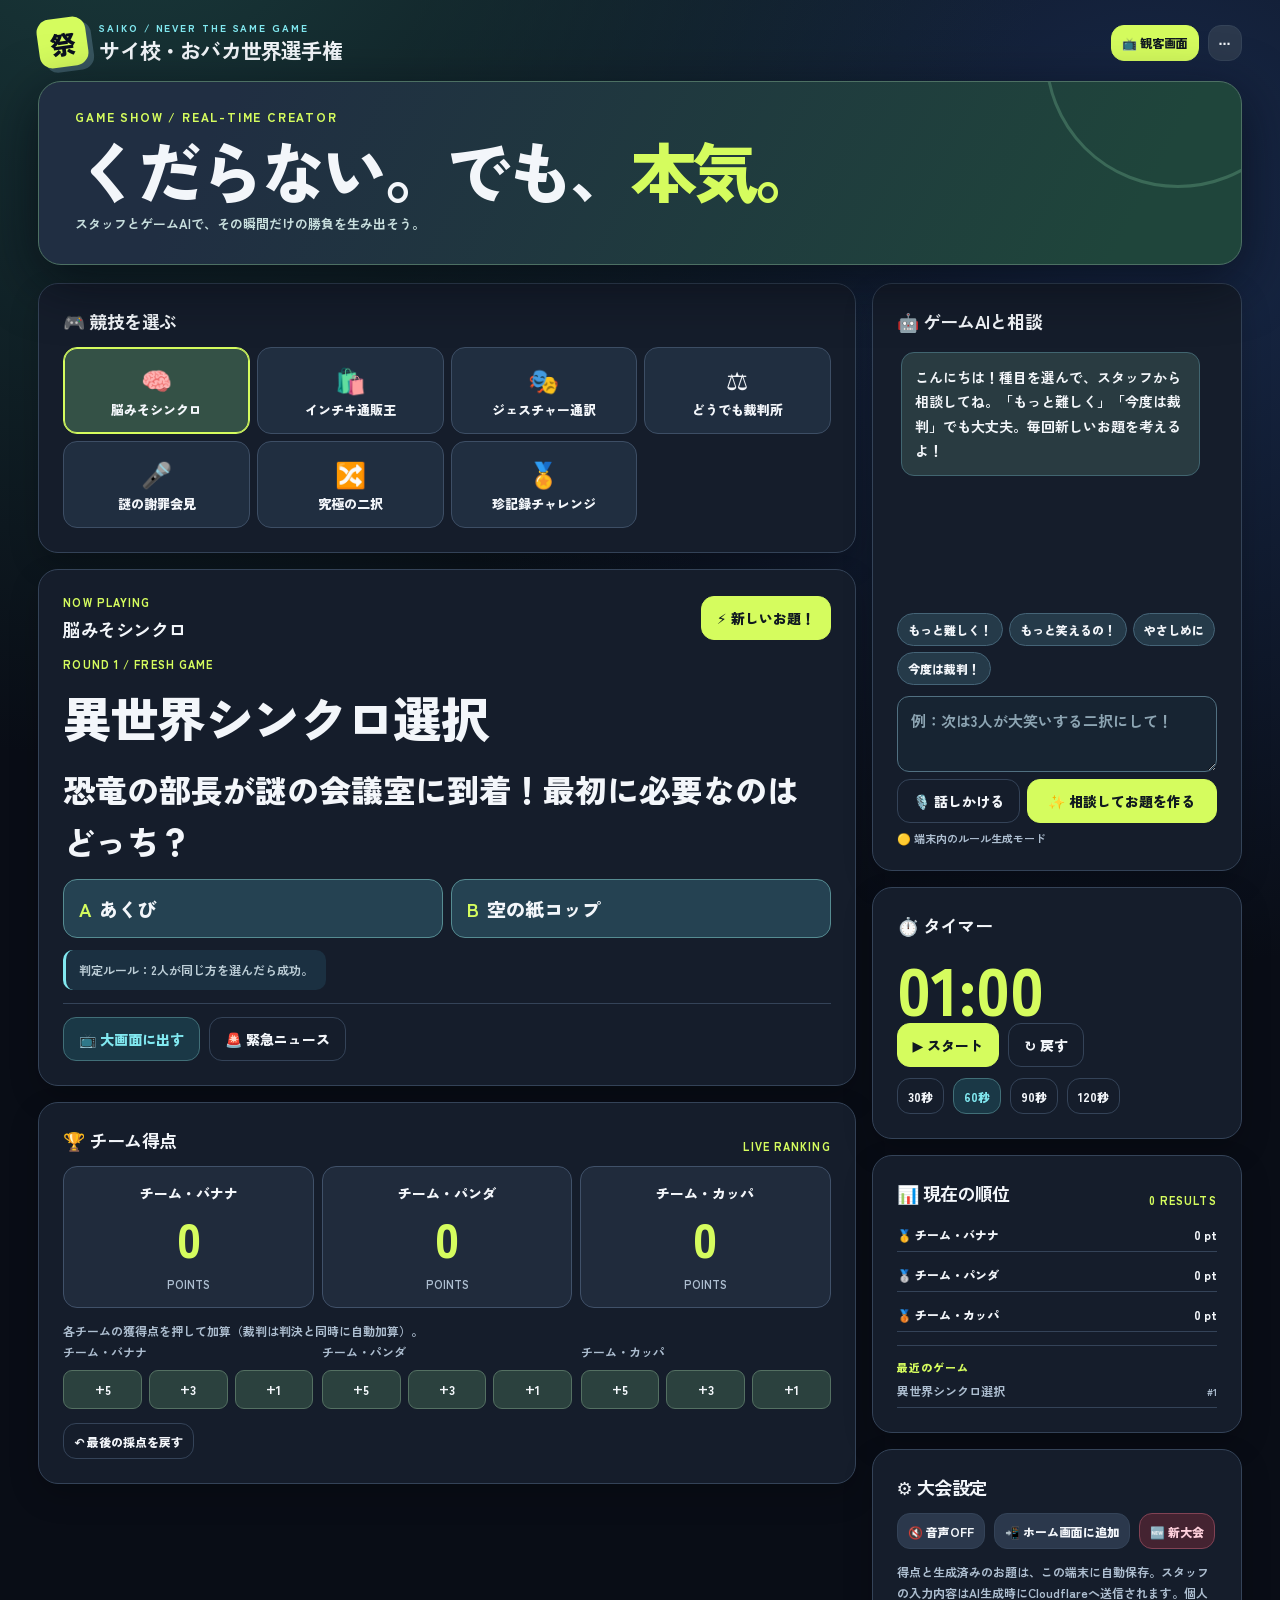
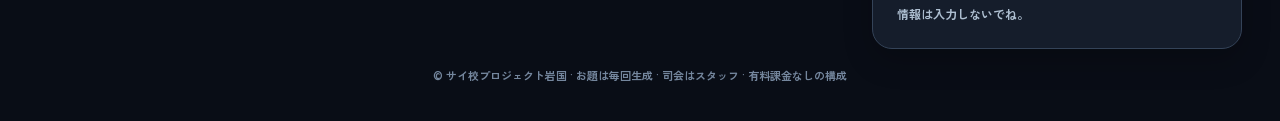
==== commit 6d8e1449: "Promote AI co-host game studio to main published URL after Cloudflare QA" ====
--- a/index.html
+++ b/index.html
@@ -1,100 +1,2 @@
-<!DOCTYPE html>
-<html lang="ja">
-<head>
-<meta charset="UTF-8"><meta name="viewport" content="width=device-width,initial-scale=1,viewport-fit=cover"><meta name="theme-color" content="#11130e">
-<title>サイ校 おバカ世界選手権 | 司会アプリ</title>
-<meta name="description" content="爆笑なのにガチ勝負。サイ校プロジェクト岩国のチーム対抗ゲームショー司会アプリ。オフライン対応・無料。">
-<style>
-:root{color-scheme:dark;--bg:#11130e;--panel:#1c2118;--panel2:#262d20;--lime:#d7ff41;--ink:#11140e;--text:#f7f9ed;--sub:#aeb7a0;--line:#414b36;--pink:#ff7497;--cyan:#80d9e7;--orange:#ffc77b;--radius:20px}
-*{box-sizing:border-box}html{scroll-behavior:smooth}body{margin:0;background:radial-gradient(ellipse 75% 60% at 20% 0%,#273014 0%,transparent 62%),var(--bg);color:var(--text);font-family:system-ui,-apple-system,'Noto Sans JP',sans-serif;font-weight:500;min-height:100svh}button,input{font:inherit}button{cursor:pointer}button:focus-visible,input:focus-visible{outline:3px solid var(--cyan);outline-offset:3px}button:disabled{opacity:.3;cursor:not-allowed}.app{max-width:1440px;margin:auto;padding:20px 24px 60px}.top{display:flex;align-items:center;gap:18px;justify-content:space-between;padding:8px 0 22px}.brand{display:flex;gap:12px;align-items:center;text-decoration:none;color:inherit}.seal{display:grid;place-items:center;border:3px solid var(--lime);color:var(--lime);height:51px;width:51px;border-radius:15px;transform:rotate(-9deg);font-weight:1000;font-size:23px}.brand small{display:block;color:var(--sub);font-size:11px;font-weight:800;letter-spacing:.22em}.brand strong{display:block;font-size:19px;line-height:1.2;letter-spacing:-.045em;font-weight:1000}.tools{display:flex;flex-wrap:wrap;gap:7px}.btn{border:1px solid var(--line);border-radius:12px;background:#32392d;color:var(--text);padding:11px 14px;font-weight:800;line-height:1.2;white-space:nowrap;min-height:44px}.btn:hover{filter:brightness(1.1)}.btn.primary{background:var(--lime);color:var(--ink);border-color:var(--lime)}.btn.danger{border-color:#6e3c49;color:#ffabbc;background:#3c262b}.btn.ghost{background:transparent}.btn.small{padding:8px 12px;min-height:38px;font-size:13px}.eyebrow{color:var(--lime);text-transform:uppercase;font-size:12px;font-weight:1000;letter-spacing:.22em}.hero{position:relative;overflow:hidden;border:1px solid #566241;border-radius:var(--radius);background:radial-gradient(circle at 85% 22%,#495e25 0%,transparent 32%),linear-gradient(125deg,#29351a 0%,#191e16 68%);padding:32px 36px 34px;min-height:245px}.hero:before,.hero:after{content:"";position:absolute;right:0;top:0;border:1px solid #73824d;opacity:.3;width:360px;height:360px;border-radius:50%;transform:translate(31%,-36%)}.hero:after{width:270px;height:270px;transform:translate(22%,-32%)}.hero>*{position:relative;z-index:1}.hero h1{font-size:clamp(34px,5.7vw,79px);font-weight:1000;line-height:1.06;margin:12px 0 13px;letter-spacing:-.065em;max-width:1100px}.hero h1 em{font-style:normal;color:var(--lime)}.hero .desc{color:#e0e8cd;font-size:clamp(13px,1.8vw,17px);max-width:710px;line-height:1.8}.sticker{display:inline-flex;transform:rotate(-4deg);background:var(--pink);color:var(--ink);font-size:13px;padding:5px 12px;border-radius:5px;font-weight:1000;letter-spacing:.05em}.layout{display:grid;grid-template-columns:minmax(0,1fr) 318px;gap:20px;margin-top:20px}.main{min-width:0}.side{min-width:0}.card{border:1px solid var(--line);border-radius:var(--radius);background:var(--panel);padding:22px}.section-title{font-size:20px;font-weight:1000;letter-spacing:-.03em;margin:0 0 15px}.muted{color:var(--sub)}.timeline{display:flex;gap:7px;overflow-x:auto;padding:3px 1px 14px;scrollbar-width:thin}.phase{position:relative;display:flex;align-items:center;gap:7px;white-space:nowrap;background:#262c21;border:1px solid var(--line);color:#cad3be;padding:10px 12px;border-radius:10px;font-size:12px;font-weight:900}.phase.active{background:var(--lime);color:var(--ink);border-color:var(--lime)}.phase.done:not(.active){border-color:#96ac5e;color:#d7ff94}.phase .number{opacity:.65}.stage-header{display:flex;justify-content:space-between;gap:10px;align-items:flex-start;margin-bottom:14px}.stage-header h2{font-weight:1000;letter-spacing:-.04em;font-size:clamp(25px,4vw,42px);line-height:1.2;margin:8px 0}.pill{display:inline-flex;align-items:center;gap:6px;background:#354328;border:1px solid #53683b;color:var(--lime);padding:6px 10px;border-radius:99px;font-size:12px;font-weight:1000}.lead{font-size:16px;line-height:1.9;color:#e3ead9}.feature{background:var(--panel2);border:1px solid var(--line);border-radius:15px;padding:17px;margin:16px 0}.feature h3{margin:0 0 10px;color:var(--lime);font-size:15px;letter-spacing:.02em}.feature p{margin:0;line-height:1.8}.feature li{margin:8px 0;line-height:1.7}.feature ul,.feature ol{padding-left:21px;margin:0}.prompt{border:1px solid #798f42;background:linear-gradient(145deg,#354323,#29321e);padding:24px 22px;border-radius:17px;margin:16px 0}.prompt .prompt-kicker{color:#cfe38d;font-size:13px;font-weight:900;letter-spacing:.1em}.prompt .prompt-text{font-weight:1000;font-size:clamp(21px,3vw,30px);line-height:1.65;letter-spacing:-.025em;margin:12px 0}.prompt-controls{display:flex;flex-wrap:wrap;gap:8px;align-items:center}.prompt-counter{color:var(--sub);font-weight:900;font-size:13px;padding:0 8px}.row{display:flex;align-items:center;gap:10px;flex-wrap:wrap}.between{justify-content:space-between}.scoring{margin-top:18px;border-top:1px solid var(--line);padding-top:18px}.rank-grid{display:grid;grid-template-columns:1fr 1fr 1fr;gap:10px}.rank-team{background:var(--panel2);border:1px solid var(--line);border-radius:14px;padding:14px;min-width:0}.team-name{font-weight:1000;overflow-wrap:anywhere}.rank-choice{display:flex;gap:5px;margin-top:12px}.rank-btn{border:1px solid #636d55;color:#c4ceb5;background:#31392a;border-radius:8px;padding:8px 4px;flex:1;font-weight:1000}.rank-btn.selected{background:var(--lime);color:var(--ink);border-color:var(--lime)}.rank-team .preview{margin-top:8px;font-size:12px;color:var(--sub)}.btn-row{display:flex;gap:10px;flex-wrap:wrap;margin:18px 0 0}.scoreboard{position:sticky;top:16px}.scoreboard .head{display:flex;justify-content:space-between;align-items:center;gap:8px}.scorelist{display:grid;gap:9px;margin-top:16px}.scoreitem{display:grid;grid-template-columns:38px 1fr auto;gap:10px;align-items:center;border:1px solid var(--line);border-radius:12px;background:var(--panel2);padding:12px}.ranknum{display:grid;place-items:center;border-radius:10px;background:#39462a;color:var(--lime);font-weight:1000;font-size:21px;width:36px;height:36px}.scoreitem:nth-child(1) .ranknum{background:var(--lime);color:var(--ink)}.scoreitem:nth-child(2) .ranknum{background:#c7d0d3;color:#162121}.scoreitem:nth-child(3) .ranknum{background:#c79a76;color:#1b130c}.score{font-size:27px;color:var(--lime);font-weight:1000;letter-spacing:-.06em}.scoreunit{color:var(--sub);font-size:11px;margin-left:3px}.team-edit{display:flex;align-items:center;gap:6px}.team-edit input{width:100%;min-width:0;background:#151b12;color:var(--text);border:1px solid var(--line);border-radius:8px;padding:10px;font-size:14px;font-weight:800}.side-note{line-height:1.75;font-size:12px;color:var(--sub)}.timer-number{font-variant-numeric:tabular-nums;font-size:clamp(48px,7vw,72px);font-weight:1000;letter-spacing:-.07em;color:var(--lime);line-height:1.1;margin:14px 0 15px}.timer-number.urgent{color:var(--pink)}.timer-preset{display:flex;gap:5px;flex-wrap:wrap}.timer-preset .btn{padding:7px 10px;font-size:12px;min-height:31px}.steps{display:flex;flex-wrap:wrap;gap:9px;margin:15px 0}.step{padding:9px 11px;background:#2e3826;border-radius:8px;color:#c6d1bb;font-weight:900;font-size:13px}.verdict-case{display:grid;grid-template-columns:1fr 1fr 1fr;gap:8px}.rolebox{padding:13px;border:1px solid var(--line);border-radius:11px;background:#293325}.rolebox strong{display:block;margin-top:8px;font-size:16px;overflow-wrap:anywhere}.rolebox small{color:var(--sub);font-size:11px}.courtbuttons{display:flex;flex-wrap:wrap;gap:8px;margin-top:13px}.courtbuttons button{flex:1;white-space:normal}.courtbuttons .selected{background:var(--lime);color:var(--ink)}.evidencebox{margin:12px 0;padding:12px}.evidence-text{color:var(--lime);font-size:18px;font-weight:900!important}.rulegrid{display:grid;grid-template-columns:1fr 1fr;gap:10px}.winner{border:2px solid var(--lime);background:radial-gradient(ellipse at 50% 0%,#394b22,transparent 75%),#1d2517;text-align:center;padding:35px 20px;border-radius:20px}.winner .cup{font-size:75px;filter:drop-shadow(0 8px 24px #c4f26955)}.winner h2{font-size:clamp(28px,6vw,59px);font-weight:1000;letter-spacing:-.05em;color:var(--lime);margin:14px 0}.winner p{font-size:18px}.winboard{display:grid;gap:8px;max-width:550px;margin:18px auto}.winrow{display:flex;justify-content:space-between;padding:11px 16px;border-radius:10px;background:#303a29;font-weight:900}.footer{margin:25px 0;text-align:center;color:#7d8b71;font-size:12px}.alert{color:#ffd1ae;font-size:13px;margin-top:10px;line-height:1.6}.award{color:var(--lime);font-weight:1000;margin:11px 0}.breakbig{text-align:center;padding:35px 10px}.breakbig span{font-size:65px}.breakbig h2{font-size:40px}.breakbig p{color:var(--sub)}.confetti{position:fixed;z-index:100;top:-10px;width:9px;height:17px;pointer-events:none;animation:fall 2.6s linear forwards}@keyframes fall{to{transform:translateY(110vh) rotate(780deg);opacity:0}}
-@media(min-width:1250px){.app{padding:28px 42px 65px}.hero{padding:39px 45px}.layout{grid-template-columns:minmax(0,1fr) 350px}}@media(max-width:900px){.layout{grid-template-columns:1fr}.scoreboard{position:static}.side{display:grid;grid-template-columns:1fr 1fr;gap:12px;align-items:start}.side>.card:first-child{grid-column:1/3}.hero{min-height:200px}}@media(max-width:600px){.app{padding:12px 12px 40px}.top{align-items:flex-start;gap:8px}.top .brand{gap:8px}.seal{width:40px;height:40px;font-size:18px;border-width:2px}.brand strong{font-size:14px}.brand small{font-size:9px}.top .tools{justify-content:flex-end}.top .tools .btn{padding:8px 9px;min-height:34px;font-size:11px}.hero{padding:24px 20px;min-height:200px}.hero h1{font-size:clamp(34px,10vw,52px)}.layout{gap:12px;margin-top:12px}.card{padding:17px}.rank-grid{grid-template-columns:1fr}.rank-team{display:grid;grid-template-columns:1fr auto;align-items:center}.rank-choice{margin-top:0}.rank-btn{padding:10px 8px}.rank-team .preview{grid-column:1/3}.side{grid-template-columns:1fr}.side>.card:first-child{grid-column:auto}.verdict-case{grid-template-columns:1fr}.rulegrid{grid-template-columns:1fr}.prompt{padding:18px}.btn-row .btn{flex:1}.section-title{font-size:18px}}@media print{body{background:white;color:black}.tools,.timeline,.side,.btn-row,.scoring,.prompt-controls{display:none!important}.app{padding:0}.card,.hero{border-color:#aaa;background:white;color:black;break-inside:avoid}.hero h1,.hero h1 em{color:#111}.muted,.lead,.desc{color:#333!important}}
-@media(prefers-reduced-motion:reduce){*,*:before,*:after{scroll-behavior:auto!important;animation-duration:.01ms!important;transition-duration:.01ms!important}}
-.breaking-layer{position:fixed;inset:0;z-index:9999;background:rgba(0,0,0,.92);display:flex;align-items:center;justify-content:center;padding:18px;animation:newsIn .22s ease-out}.breaking-card{border:3px solid var(--lime);background:linear-gradient(160deg,#2c090f,#11130e 65%);border-radius:24px;box-shadow:0 0 55px rgba(255,120,90,.3);padding:clamp(24px,6vw,65px);width:min(920px,100%);text-align:center}.breaking-kicker{color:var(--lime);letter-spacing:.15em;font-weight:1000;font-size:clamp(14px,2.8vw,26px)}.breaking-message{font-weight:1000;font-size:clamp(29px,5.5vw,68px);line-height:1.45;margin:24px 0 30px;overflow-wrap:anywhere}.breaking-footer{color:var(--sub);margin-bottom:24px;font-size:14px}.breaking-card .btn{min-width:200px}@keyframes newsIn{from{opacity:0;transform:scale(1.05)}to{opacity:1;transform:scale(1)}}@media(prefers-reduced-motion:reduce){.breaking-layer{animation:none}}
-</style>
-</head>
-<body><div id="root"></div>
-<script>
-(()=>{'use strict';
-const KEY='saiko-world-cup-v2';
-const STAGES=[
- {id:'intro',label:'開会式',sub:'世界選手権、開幕',min:8},
- {id:'sync',label:'シンクロ',sub:'脳みそシンクロ率100％',min:12,timer:30},
- {id:'shop',label:'通販王',sub:'30秒のインチキ通販王',min:12,timer:30},
- {id:'gesture',label:'通訳王',sub:'人類最後の通訳選手権',min:12,timer:60},
- {id:'break',label:'休憩',sub:'世界の平和のため休憩',min:10,timer:600},
- {id:'tower',label:'建築王',sub:'建築費0円の超高層ビル',min:12,timer:300},
- {id:'press',label:'謝罪会見',sub:'絶対に認めない謝罪会見',min:12,timer:5},
- {id:'court',label:'裁判所',sub:'どうでもよすぎる裁判所',min:22,timer:60},
- {id:'toss',label:'最終決戦',sub:'人類最後の一投',min:13,timer:60},
- {id:'awards',label:'表彰式',sub:'世界一くだらない王者',min:7}
-];
-const prompts={
- sync:[['宇宙人にプレゼントするなら？','A：納豆','B：洗濯機'],['1週間だけ変身するなら？','A：巨大なプリン','B：しゃべる冷蔵庫'],['社長にするなら？','A：柴犬','B：カッパ'],['一生無料になるなら？','A：ラーメン','B：アイス'],['魔法が使えるなら？','A：空を3cm飛べる','B：靴下が永遠に片方増える'],['無人島の相棒は？','A：ものまねロボット','B：グルメ評論家'],['世界から消すなら？','A：寝ぐせ','B：静電気'],['給料が現物支給なら？','A：米俵','B：大量の乾電池'],['タイムマシンで行くなら？','A：江戸時代のコンビニ','B：100年後のたこ焼き屋'],['日本代表に選ぶなら？','A：うちわ職人','B：紙コップ名人']],
- shop:[['販売商品：紙コップ','必須ワード：宇宙・社長・納豆','30秒で全力PR！'],['販売商品：輪ゴム','必須ワード：世界平和・伝説・社長','30秒で全力PR！'],['販売商品：A4用紙','必須ワード：高級・未来・カッパ','30秒で全力PR！'],['販売商品：ボールペン','必須ワード：奇跡・動物園・地球','30秒で全力PR！']],
- gesture:[['カッパが電車で寿司を食べる'],['恐竜がコンビニでアイスを買う'],['ロボットが温泉でカラオケする'],['おじいちゃんが宇宙でラーメンを作る'],['猫が社長になって会議する'],['サメが歯医者で大暴れする'],['忍者がスマホの充電器を探す'],['ペンギンが美容院で髪を切る'],['パンダが満員電車で寝過ごす'],['宇宙人がたこ焼きを初めて食べる'],['ゴリラがスーパーのレジを打つ'],['ゾウが小さすぎる靴を履こうとする']],
- press:[['なぜ給料をどんぐりで払っているんですか？'],['社長がカッパという情報は本当ですか？'],['会社のコピー機からラーメンが出るのはなぜ？'],['会議が毎回じゃんけんで決まるのはなぜ？'],['月曜日を廃止する計画について説明してください'],['社員が全員ペンギンという噂は本当ですか？'],['会社の売上がたこ焼き3個というのは本当ですか？'],['オフィスの椅子が全部バランスボールなのはなぜ？'],['営業車が三輪車というのは事実ですか？']]
-};
-const courtCases=[
- {title:'唐揚げレモン強制事件',charge:'「唐揚げに無断でレモンをかける行為」は有罪か？',pro:'誰の許可もなく味を変えた！',def:'美味しく食べてもらう善意だった！',rule:'検察と弁護が60秒ずつ弁論、判決は20秒。',evidence:'衝撃の新証拠！レモンをかけた本人は、唐揚げを食べていなかった！'},
- {title:'最後のプリン失踪事件',charge:'冷蔵庫の最後のプリンを食べた人は有罪か？',pro:'名前が書いてなくても最後の1個を取るのは悪い！',def:'賞味期限を守るための勇敢な行動だった！',rule:'検察と弁護が60秒ずつ弁論、判決は20秒。',evidence:'プリンのフタには……『ご自由にどうぞ』のシールが！'},
- {title:'エアコン温度戦争事件',charge:'全員に断らず冷房を1℃変える行為は有罪か？',pro:'みんなの快適さを独断で奪った！',def:'地球環境と電気代を守るためだった！',rule:'検察と弁護が60秒ずつ弁論、判決は20秒。',evidence:'事件当日の室温は……実は30℃だった！'},
- {title:'カレー完全混合事件',charge:'カレーとご飯を最初から全部混ぜるのは有罪か？',pro:'美しい盛り付けが一瞬で消えた！',def:'一口ごとの味を平等にするためだ！',rule:'検察と弁護が60秒ずつ弁論、判決は20秒。',evidence:'目撃者は『おかわりも全部混ぜていた』と証言！'},
- {title:'エレベーター連打事件',charge:'「閉」ボタンを10連打する行為は有罪か？',pro:'ボタンが気の毒すぎる！',def:'みんなの時間を守ろうとしただけ！',rule:'検察と弁護が60秒ずつ弁論、判決は20秒。',evidence:'現場の映像では……押した瞬間にドアは既に閉まり始めていた！'},
- {title:'ラーメンスープ一滴事件',charge:'ラーメンのスープを一滴残して完食宣言するのは有罪か？',pro:'一滴も残さず飲み切るべきだ！',def:'健康と満足感の絶妙なバランスだ！',rule:'検察と弁護が60秒ずつ弁論、判決は20秒。',evidence:'驚くべき新証拠！器には……麺が一本だけ残っていた！'}
-];
-const breakingMessages=[
- '【緊急速報】世界大会なのに、審査員は全員サイ校のスタッフであることが判明！',
- '【速報】本大会の優勝賞金は……名誉と、ものすごい拍手です！',
- '【国際ニュース】カッパ代表団が「真面目にふざけてほしい」と声明を発表！',
- '【緊急会見】選手の真剣な表情に、世界中がなぜか困惑！',
- '【大会本部】ここまでの競技で地球の平和に一切影響がないことを確認！',
- '【独占情報】負けているチームほど、ここから主人公になる可能性があります！',
- '【速報】裁判所の判決は厳粛です。事件そのものは全然厳粛ではありません！',
- '【世界記録】本日の集中力は、何の役にも立たない方向で過去最高を更新中！',
- '【号外】最後まで何が起きるかわからない！拍手だけは世界一でお願いします！'
-];
-let breakingIndex=-1,breakingVisible=false;
-function breakingScreen(){if(!breakingVisible)return '';return `<div class="breaking-layer" role="dialog" aria-modal="true" aria-label="緊急ニュース"><div class="breaking-card"><div class="breaking-kicker">🚨 SAIKO BREAKING NEWS 🚨</div><div class="breaking-message">${h(breakingMessages[breakingIndex])}</div><div class="breaking-footer">世界大会本部より 緊急発表</div>${button('速報を閉じる','breakingClose','primary')}</div></div>`}
-const base=()=>({names:['チーム・バナナ','チーム・パンダ','チーム・カッパ'],stage:0,prompt:{},awards:{},ranks:{},courtWinners:Array(6).fill(null),evidenceShown:Array(6).fill(false),muted:false,showHelp:false});
-let s;try{s={...base(),...JSON.parse(localStorage.getItem(KEY)||'{}')};if(!Array.isArray(s.names)||s.names.length!==3||!Number.isInteger(s.stage))s=base();if(!Array.isArray(s.courtWinners)||s.courtWinners.length!==courtCases.length)s.courtWinners=Array(courtCases.length).fill(null);if(!Array.isArray(s.evidenceShown)||s.evidenceShown.length!==courtCases.length)s.evidenceShown=Array(courtCases.length).fill(false);}catch(e){s=base()};
-let timer={remaining:0,seconds:60,running:false,deadline:0,handle:null};
-const persist=()=>{try{localStorage.setItem(KEY,JSON.stringify(s))}catch(e){}};
-const h=v=>String(v).replace(/[&<>"']/g,c=>({'&':'&amp;','<':'&lt;','>':'&gt;','"':'&quot;',"'":'&#39;'}[c]));
-const stage=()=>STAGES[Math.max(0,Math.min(STAGES.length-1,s.stage))];
-const points=()=>s.names.map((_,i)=>Object.values(s.awards||{}).reduce((sum,v)=>sum+(Array.isArray(v)?Number(v[i]||0):0),0));
-const order=()=>points().map((v,i)=>({i,v,name:s.names[i]})).sort((a,b)=>b.v-a.v||a.i-b.i);
-const promptIndex=id=>Math.min(Math.max(0,s.prompt?.[id]||0),(prompts[id]||[['']]).length-1);
-function sound(freq=660,time=.11,type='sine'){if(s.muted)return;try{const Audio=window.AudioContext||window.webkitAudioContext;const c=new Audio(),o=c.createOscillator(),g=c.createGain();o.type=type;o.frequency.setValueAtTime(freq,c.currentTime);g.gain.setValueAtTime(.035,c.currentTime);g.gain.exponentialRampToValueAtTime(.0001,c.currentTime+time);o.connect(g);g.connect(c.destination);o.start();o.stop(c.currentTime+time);setTimeout(()=>c.close(),time*1000+110)}catch(e){}}
-function fanfare(){[0,180,390,570].forEach((ms,i)=>setTimeout(()=>sound([523,659,783,1047][i],.22,'triangle'),ms));if(window.matchMedia('(prefers-reduced-motion: reduce)').matches)return;for(let i=0;i<80;i++){let c=document.createElement('i');c.className='confetti';c.style.left=Math.random()*100+'%';c.style.background=['#d7ff41','#ff7497','#80d9e7','#ffc77b'][i%4];c.style.animationDelay=Math.random()*.6+'s';document.body.appendChild(c);setTimeout(()=>c.remove(),4000)}}
-function resetTimer(sec=stage().timer||60){timer.running=false;if(timer.handle)clearInterval(timer.handle);timer.handle=null;timer.seconds=sec;timer.remaining=sec*1000;updateTimer()}
-function updateTimer(){const display=document.getElementById('timerDigits');if(!display)return;const timerButton=document.querySelector('[data-action="timer"]');if(timerButton)timerButton.textContent=timer.running?'⏸ 一時停止':'▶ スタート';let sec=Math.ceil(Math.max(0,timer.remaining)/1000);display.textContent=String(Math.floor(sec/60)).padStart(2,'0')+':'+String(sec%60).padStart(2,'0');display.classList.toggle('urgent',sec<=10);let b=document.getElementById('timerStart');if(b)b.textContent=timer.running?'一時停止':'▶ スタート';}
-function startPause(){if(timer.running){timer.remaining=Math.max(0,timer.deadline-Date.now());timer.running=false;clearInterval(timer.handle);timer.handle=null;}else{if(timer.remaining<=0)resetTimer();timer.running=true;timer.deadline=Date.now()+timer.remaining;timer.handle=setInterval(()=>{timer.remaining=Math.max(0,timer.deadline-Date.now());updateTimer();if(timer.remaining<=0){timer.running=false;clearInterval(timer.handle);timer.handle=null;sound(250,.7,'sawtooth');}},100)}updateTimer()}
-const button=(text,act,variant='')=>`<button class="btn ${variant}" data-action="${act}">${text}</button>`;
-function scoreboard(){return `<section class="card scoreboard"><div class="head"><h2 class="section-title" style="margin:0">🏆 世界ランキング</h2><span class="pill">LIVE</span></div><div class="scorelist">${order().map((r,k)=>`<div class="scoreitem"><div class="ranknum">${k+1}</div><div class="team-name">${h(r.name)}</div><div><span class="score">${r.v}</span><span class="scoreunit">pt</span></div></div>`).join('')}</div><p class="side-note">順位はリアルタイム更新。得点はこの端末に自動保存されます。</p><div class="feature" style="margin-bottom:0"><h3>✏️ チーム名を変更</h3>${s.names.map((name,i)=>`<div class="team-edit" style="margin:7px 0"><span style="font-size:13px;width:20px">${i+1}</span><input maxlength="22" data-name="${i}" value="${h(name)}" aria-label="チーム${i+1}の名前"></div>`).join('')}</div></section>`}
-function timerPanel(){return `<section class="card"><h2 class="section-title">⏱️ 番組タイマー</h2><div id="timerDigits" class="timer-number">01:00</div><div class="row">${button(timer.running?'⏸ 一時停止':'▶ スタート','timer','primary')}${button('↺ 戻す','timerReset')}</div><p class="side-note">秒数を選んでからスタート</p><div class="timer-preset">${[5,15,30,60,90,180,300,600].map(n=>`<button class="btn ${timer.seconds===n?'primary':''}" data-action="preset" data-seconds="${n}">${n<60?n+'秒':n/60+'分'}</button>`).join('')}</div></section>`}
-function howTo(){return `<section class="card"><h2 class="section-title">📋 司会のコツ</h2><p class="side-note">① 競技の説明を読む → ② お題を出す → ③ 記録を取り順位をタップ → ④ 「得点を確定」を押す。競技を飛ばしてもOK。</p><p class="side-note" style="margin-bottom:0">紙・ペン・紙コップ・スマホだけで開催可能。点数はいつでも修正できます。</p></section>`}
-function intro(){return `<div class="stage-header"><div><span class="pill">OPENING CEREMONY / 8分</span><h2>地球で一番どうでもいい<br>戦いが、今始まる。</h2></div></div><p class="lead">競技は全部くだらない。でも勝負は本気！3チームで7つの競技を戦い、栄光の世界王者を決定します。</p><div class="feature"><h3>🎙️ 司会者の開会宣言</h3><p>「皆さん、ようこそ！今日ここに集まったのは、選ばれし世界の精鋭たちです！ただし競うのは、今後の人生に一切役立たない能力！それでは、サイ校・おバカ世界選手権……開幕！！」</p></div><div class="rulegrid"><div class="feature"><h3>✅ 基本ルール</h3><p>2人×3チーム想定。全6通常競技は1位5点・2位3点・3位1点。途中の裁判は特別採点、最終競技は順位点が2倍！</p></div><div class="feature"><h3>🧰 準備物</h3><p>A4用紙30枚ほど、ペン、紙コップ3個、スマホのタイマー。紙飛行機やボールは紙で作れます。</p></div></div><p class="alert">発言や動作が難しい人は、回答カードを指さす・チームメイトと役割分担する・スタッフに代読してもらう方法でも参加OK。失敗や苦手なことを笑うのではなく、状況のバカバカしさを楽しもう！</p>`}
-function promptPanel(id){let idx=promptIndex(id),items=prompts[id]||[],p=items[idx]||[];return `<div class="prompt"><div class="prompt-kicker">🎯 本番のお題</div><div class="prompt-text">${p.map(line=>`<div>${h(line)}</div>`).join('')}</div><div class="prompt-controls">${button('← 前','promptPrev','small')}${button('次のお題 →','promptNext','small primary')}<span class="prompt-counter">${idx+1} / ${items.length}</span></div></div>`}
-const descriptions={
- sync:{lead:'相方と相談せず、AかBを同時に回答！チームの脳みそはつながっているのか？',rule:['各チーム2人でA/Bを選び、せーので同時に発表。','全10問から8問程度実施。チームごとの「一致した回数」を数える。','一致数が多い順に1位〜3位を決定。発言が難しければ指差しや紙にA/BでもOK。'],tip:'タイミングをずらして答えが見えないようにするのがポイント。'},
- shop:{lead:'ただの紙コップを100万円の商品として売り込め！ムチャクチャな宣伝を真顔で！',rule:['各チーム30秒のテレビ通販PR。2人で分担してもOK。','必須ワードを1語言えたら1点（最大3点）。30秒以内に終えたら1点。','獲得した課題点が多い順で順位付け。同点なら司会が「説得力があった方」を決める。'],tip:'商品は紙コップで統一！別のお題は予備として使えます。'},
- gesture:{lead:'声がなくなった世界。ジェスチャーだけで超変な状況を伝えよ！',rule:['2人1組で出題者と回答者を担当。声や文字は使用禁止。','各チーム60秒で、正解したお題の個数を競う。パスOK。','同数なら追加1問の決定戦。動きが難しければ絵で伝える方式も選べます。'],tip:'出題者だけ画面を見てお題を確認し、回答者には画面を見せないでね。'},
- tower:{lead:'世界的な建設会社の資材が、A4用紙3枚だけになりました。地球一高いビルを作れ！',rule:['各チームA4用紙3枚だけ配布。テープ・ハサミ・机への固定はNG。','制限時間5分。自由に折ったり丸めたりしてOK。','机の上で10秒自立した高さを定規・A4の長辺（29.7cm）などで比較。高い順に順位。'],tip:'差がわずかならA4紙の長辺を基準にして概算でOK。'},
- press:{lead:'絶体絶命の記者会見！ただし「はい・いいえ・わかりません」を言ったらアウト！',rule:['各チーム交互に、記者の質問へ5秒以内に答える。','「はい」「いいえ」「わかりません」を使ったら失敗。発言以外の表現でも可。','各チーム同じ6問を実施。成功数の多い順に順位。'],tip:'司会者は鋭い顔で質問！答えが面白くても基準は「禁止語なし＆5秒以内」のみ。'},
- toss:{lead:'ついに迎えた人類最後の一投！くだらない世界の王者が決まる！',rule:['紙を丸めた柔らかいボールを作る。床にA4用紙3枚を的として並べる。','近い的1点・真ん中3点・遠い的5点。各チーム3投（メンバーで交代可）。','3投合計が多い順に順位付け。この競技のみ1位10点・2位6点・3位2点！'],tip:'安全のため投球ラインから床に向かって投げる。転倒しないよう立位が難しければ着席OK。'}
-};
-function regular(id){let d=descriptions[id],ps=s.ranks?.[id]||[0,0,0],isFinal=id==='toss',confirmed=!!s.awards[id],weights=isFinal?[0,10,6,2]:[0,5,3,1];return `<div class="stage-header"><div><span class="pill">競技 / ${stage().min}分 ${isFinal?'🔥 最終戦・2倍':''}</span><h2>${h(stage().sub)}</h2></div></div><p class="lead">${h(d.lead)}</p><div class="feature"><h3>📢 ルール説明（このまま読み上げOK）</h3><ol>${d.rule.map(x=>`<li>${h(x)}</li>`).join('')}</ol></div>${id==='tower'?`<div class="prompt"><div class="prompt-kicker">✂️ 建築資材</div><div class="prompt-text">A4用紙3枚 ／ 制限時間5分 ／ 10秒自立</div></div>`:id==='toss'?`<div class="prompt"><div class="prompt-kicker">🏹 得点表</div><div class="prompt-text">近い的 1pt ／ 中央 3pt ／ 遠い的 5pt<br>3投の合計で決着！</div></div>`:promptPanel(id)}<p class="side-note">💡 ${h(d.tip)}</p><div class="scoring"><div class="between row"><h3 class="section-title" style="margin:0">🥇 順位を選んで得点登録</h3><span class="pill">${confirmed?'✅ 登録済み・修正可能':'未登録'}</span></div><p class="side-note">各チームの順位をタップ。同点なら同順位にしてOK。${isFinal?'最終戦は2倍得点！':''}</p><div class="rank-grid">${s.names.map((name,i)=>`<div class="rank-team"><span class="team-name">${h(name)}</span><div class="rank-choice">${[1,2,3].map(r=>`<button class="rank-btn ${ps[i]===r?'selected':''}" data-action="rank" data-team="${i}" data-rank="${r}" aria-pressed="${ps[i]===r}">${r}位</button>`).join('')}</div><div class="preview">${ps[i]?'獲得 '+weights[ps[i]]+' pt':'順位未選択'}</div></div>`).join('')}</div><div class="btn-row">${button(confirmed?'💾 得点を修正して保存':'✅ 得点を確定','confirmScore','primary')}${confirmed?button('採点を取り消す','clearScore','danger'):''}</div></div>`}
-function court(){let earned=[0,0,0],done=s.courtWinners.filter(v=>v!==null).length;return `<div class="stage-header"><div><span class="pill">特別競技・22分 / SPECIAL TRIAL</span><h2>⚖️ サイ校<br>どうでもよすぎる裁判所</h2></div></div><p class="lead">どうでもいい事件を、3チームが本気で裁く！検察・弁護・裁判官を事件ごとに交代。全員に出番がある公平な裁判です。</p><div class="feature"><h3>📖 裁判の仕組み</h3><p>全6事件。1事件につき検察60秒 → 弁護60秒 → 新証拠発表 → 裁判官チームが判決。勝訴チーム3点・敗訴チーム1点・裁判官チーム2点。全チームが各役を2回ずつ担当！</p></div>${courtCases.map((c,k)=>{const a=k%3,b=(k+1)%3,j=(k+2)%3,win=s.courtWinners[k];if(win!==null){earned[win]+=3;earned[win===a?b:a]+=1;earned[j]+=2}return `<div class="feature"><h3>事件 ${k+1}：${h(c.title)} ${win!==null?'✅':''}</h3><p style="font-weight:900;font-size:18px;margin:8px 0 13px">${h(c.charge)}</p><div class="verdict-case"><div class="rolebox"><small>👨‍💼 検察</small><strong>${h(s.names[a])}</strong><small>${h(c.pro)}</small></div><div class="rolebox"><small>🛡️ 弁護</small><strong>${h(s.names[b])}</strong><small>${h(c.def)}</small></div><div class="rolebox"><small>⚖️ 裁判官</small><strong>${h(s.names[j])}</strong><small>どちらが勝ちか判決</small></div></div><div class="feature evidencebox"><h3>📁 突然の新証拠</h3>${s.evidenceShown?.[k]?`<p class="evidence-text">${h(c.evidence)}</p>`:`<p class="side-note">検察と弁護の主張が出そろったら押してね！</p>`}<button class="btn small ${s.evidenceShown?.[k]?'ghost':'primary'}" data-action="evidence" data-case="${k}">${s.evidenceShown?.[k]?'↺ 証拠を隠す':'⚡ 新証拠を発表！'}</button></div><div class="courtbuttons"><button class="btn ${win===a?'selected':''}" data-action="verdict" data-case="${k}" data-winner="${a}">検察の勝ち！</button><button class="btn ${win===b?'selected':''}" data-action="verdict" data-case="${k}" data-winner="${b}">弁護の勝ち！</button>${win!==null?`<button class="btn ghost" data-action="verdictClear" data-case="${k}">撤回</button>`:''}</div></div>`}).join('')}<div class="scoring"><h3 class="section-title">裁判のポイント</h3><div class="rulegrid">${s.names.map((n,i)=>`<div class="feature" style="margin:0"><div class="muted">${h(n)}</div><strong style="font-size:29px;color:var(--lime)">${earned[i]}点</strong></div>`).join('')}</div><div class="btn-row">${button(done===6?(s.awards.court?'判決を修正して保存':'全判決を確定！'):`判決 ${done}/6 件`, 'confirmCourt',done===6?'primary':'')} ${s.awards.court?button('裁判得点を取り消す','clearScore','danger'):''}</div><p class="side-note">判決はいつでも変更できます。全6事件の判決が出てから登録してください。</p></div>`}
-function awards(){const ranked=order(),first=ranked[0],ties=ranked.filter(x=>x.v===first.v);return `<div class="winner"><div class="eyebrow">THE GRAND FINALE</div><div class="cup">🏆</div><div class="sticker">第1回 世界王者</div><h2>${h(ties.map(t=>t.name).join(' ＆ '))}</h2><p>おめでとう！世界一くだらない偉業を達成！</p><div class="winboard">${ranked.map((t,i)=>`<div class="winrow"><span>${i+1}位　${h(t.name)}</span><span>${t.v} pt</span></div>`).join('')}</div><div class="btn-row" style="justify-content:center">${button('🎉 優勝ファンファーレ','fanfare','primary')}${button('印刷 / PDF保存','print')}</div></div><div class="feature"><h3>🎙️ 表彰式・司会のセリフ</h3><p>「世界中のどこを探しても、こんな能力のために本気になった皆さんはいません。ですが、本気は世界を変えます！本日の世界王者は……${h(ties.map(t=>t.name).join('、'))}！優勝おめでとうございます！！」</p></div>`}
-function breakContent(){return `<div class="breakbig"><span>🍵</span><h2>国際休戦協定</h2><p>ここで10分休憩！世界中の選手たちに休息が与えられました。</p><p>水分補給、トイレ、深呼吸。後半にはあの裁判所が待っている……。</p></div>`}
-function mainContent(){switch(stage().id){case'intro':return intro();case'court':return court();case'break':return breakContent();case'awards':return awards();default:return regular(stage().id)}}
-function render({keepScroll=true}={}){const sy=window.scrollY,sc=points(),total=STAGES.reduce((v,x)=>v+x.min,0),elapsed=STAGES.slice(0,s.stage).reduce((v,x)=>v+x.min,0);document.getElementById('root').innerHTML=`<div class="app"><header class="top"><a href="#" class="brand" data-action="home"><div class="seal">祭</div><div><small>SAIKO SUPER GRAND PRIX</small><strong>サイ校・おバカ世界選手権</strong></div></a><div class="tools">${button('🚨 緊急速報','breaking','small')}${button(s.muted?'🔇 消音中':'🔊 効果音','sound','small')}${button('⛶ 全画面','fullscreen','small')}${button('⚙ リセット','reset','small ghost')}</div></header><section class="hero"><span class="sticker">爆笑 × ガチ勝負</span><div class="eyebrow" style="margin-top:21px">WORLD CHAMPIONSHIP / 2026</div><h1>その才能、<br><em>使い道なし。</em></h1><p class="desc">世界で一番どうでもいい戦いが、ここにある。<br>3チーム / 全7競技 / 120分。勝つのは誰だ？</p></section><nav class="timeline" aria-label="競技選択">${STAGES.map((x,i)=>`<button class="phase ${i===s.stage?'active':''} ${x.id!=='intro'&&x.id!=='break'&&x.id!=='awards'&&s.awards[x.id]?'done':''}" data-action="goto" data-stage="${i}" aria-current="${i===s.stage?'step':'false'}"><span class="number">${String(i+1).padStart(2,'0')}</span> ${h(x.label)} ${s.awards[x.id]?'✓':''}</button>`).join('')}</nav><div class="layout"><main class="main"><section class="card" id="stagecontent">${mainContent()}<div class="btn-row" style="justify-content:space-between;margin-top:23px;border-top:1px solid var(--line);padding-top:20px">${button('← 前のステージ','back','ghost')}${s.stage<STAGES.length-1?button('次のステージへ →','next','primary'):button('最初に戻る','home','primary')}</div><div class="muted" style="text-align:right;margin-top:11px;font-size:12px">目安：ここまで${elapsed+stage().min}分 / 全${total}分</div></section></main><aside class="side">${scoreboard()}${timerPanel()}${howTo()}</aside></div><footer class="footer">SAIKO WORLD GRAND PRIX © 2026 · 無料・広告なし・端末内に自動保存 · 読み込み後は通信不要</footer>${breakingScreen()}</div>`;timer.remaining=timer.remaining||timer.seconds*1000;updateTimer();if(keepScroll)window.scrollTo({top:sy,behavior:'instant'});}
-function navigate(n){s.stage=Math.min(Math.max(n,0),STAGES.length-1);persist();resetTimer(STAGES[s.stage].timer||60);render({keepScroll:false});window.scrollTo(0,0);if(s.stage===STAGES.length-1)fanfare()}
-function confirmScore(){const id=stage().id,r=s.ranks[id]||[0,0,0];if(r.some(x=>![1,2,3].includes(x))){alert('3チームすべての順位を選んでね！');return}const w=id==='toss'?[0,10,6,2]:[0,5,3,1];s.awards[id]=r.map(x=>w[x]);persist();sound(820,.21,'triangle');render();}
-function courtPoints(){const scores=[0,0,0];s.courtWinners.forEach((v,k)=>{if(v===null)return;const a=k%3,b=(k+1)%3,j=(k+2)%3;scores[v]+=3;scores[v===a?b:a]+=1;scores[j]+=2});return scores}
-function click(e){const btn=e.target.closest('[data-action]');if(!btn)return;if(btn.tagName==='A')e.preventDefault();const ac=btn.dataset.action,id=stage().id;switch(ac){case'breaking':breakingIndex=(breakingIndex+1)%breakingMessages.length;breakingVisible=true;sound(740,.2,'sawtooth');render();break;case'breakingClose':breakingVisible=false;render();break;case'home':breakingVisible=false;navigate(0);break;case'next':navigate(s.stage+1);break;case'back':navigate(s.stage-1);break;case'goto':navigate(+btn.dataset.stage);break;case'promptNext':s.prompt[id]=(promptIndex(id)+1)%(prompts[id].length);persist();render();break;case'promptPrev':s.prompt[id]=(promptIndex(id)-1+prompts[id].length)%(prompts[id].length);persist();render();break;case'rank':s.ranks[id]||=[0,0,0];s.ranks[id][+btn.dataset.team]=+btn.dataset.rank;persist();render();break;case'confirmScore':confirmScore();break;case'clearScore':if(confirm('この競技の得点を取り消す？')){delete s.awards[id];persist();render()}break;case'evidence':s.evidenceShown[+btn.dataset.case]=!s.evidenceShown[+btn.dataset.case];persist();if(s.evidenceShown[+btn.dataset.case])sound(840,.2,'square');render();break;case'verdict':s.courtWinners[+btn.dataset.case]=+btn.dataset.winner;if(s.awards.court)s.awards.court=courtPoints();persist();sound(370,.16,'square');render();break;case'verdictClear':s.courtWinners[+btn.dataset.case]=null;delete s.awards.court;persist();render();break;case'confirmCourt':if(s.courtWinners.some(x=>x===null)){alert('6件の事件すべてで判決を決めてね！');return}s.awards.court=courtPoints();persist();sound(820,.25,'triangle');render();break;case'timer':startPause();break;case'timerReset':resetTimer(timer.seconds);render();break;case'preset':resetTimer(+btn.dataset.seconds);render();break;case'sound':s.muted=!s.muted;persist();sound();render();break;case'fullscreen':if(!document.fullscreenElement){document.documentElement.requestFullscreen?.().catch(()=>alert('このブラウザでは全画面にできません'))}else document.exitFullscreen?.();break;case'fanfare':fanfare();break;case'print':window.print();break;case'reset':if(confirm('全競技の得点・名前・進行を消して最初からやり直しますか？\nこの操作は取り消せません。')){s=base();persist();navigate(0)}break;}}
-document.addEventListener('click',click);document.addEventListener('change',e=>{let i=e.target.dataset?.name;if(i!==undefined){s.names[+i]=e.target.value.trim().slice(0,22)||`チーム${+i+1}`;persist();render()}});
-resetTimer(60);render();
-})();
-</script>
-</body></html>+<!doctype html>
+<html lang="ja"><head><meta charset="utf-8"><meta name="viewport" content="width=device-width,initial-scale=1,viewport-fit=cover"><meta name="theme-color" content="#090d16"><meta name="description" content="人間の司会者とAIが会話しながら毎回お題を作る、サイ校のチーム対抗ゲーム。"><link rel="manifest" href="/manifest.webmanifest"><link rel="icon" href="/saiko-icon.svg" type="image/svg+xml"><link rel="stylesheet" href="/game-v3.css"><title>サイ校・おバカ世界選手権</title></head><body><div id="root"></div><div id="audience" class="audience" aria-live="polite"></div><div id="news" class="news-overlay"></div><script defer src="/game-v3.js"></script></body></html>
--- a/game-v3.css
+++ b/game-v3.css
@@ -0,0 +1,9 @@
+@import url('https://fonts.googleapis.com/css2?family=Zen+Kaku+Gothic+New:wght@400;500;700;900&display=swap');
+:root{color-scheme:dark;--ink:#090d16;--panel:#151d2b;--soft:#202b3d;--line:#344358;--white:#f3f6fa;--sub:#adbed0;--lime:#d5fc5e;--pink:#ff8fa7;--cyan:#81e8f0;--shadow:0 16px 55px #04080faa}
+*{box-sizing:border-box}html{scroll-behavior:smooth}body{margin:0;min-height:100svh;background:radial-gradient(circle at 10% -10%,#1a3b3c,transparent 42%),radial-gradient(circle at 90% 12%,#182949,transparent 40%),var(--ink);color:var(--white);font-family:'Zen Kaku Gothic New',system-ui,sans-serif;font-weight:600}
+button,input,textarea{font:inherit}button{cursor:pointer;color:inherit}button:focus-visible,textarea:focus-visible,input:focus-visible{outline:3px solid var(--cyan);outline-offset:3px}button:disabled{opacity:.55;cursor:wait}button,.btn{transition:background .15s,transform .15s}button:active{transform:scale(.985)}.app{max-width:1380px;margin:auto;padding:18px clamp(14px,3vw,40px) 38px}
+.top{display:flex;align-items:center;justify-content:space-between;gap:15px;margin:0 0 14px}.brand{display:flex;align-items:center;gap:12px;font-weight:900;letter-spacing:-.05em}.brandmark{display:grid;place-items:center;font-size:25px;color:#0a1020;background:var(--lime);border-radius:13px;width:49px;height:49px;transform:rotate(-8deg);box-shadow:5px 5px 0 #385660}.brand small{display:block;font-size:10px;letter-spacing:.19em;color:var(--cyan)}.brand strong{font-size:clamp(16px,2.5vw,21px)}.topactions,.actions,.chips,.teams,.stagebar{display:flex;gap:9px;flex-wrap:wrap;align-items:center}.button{border:1px solid var(--line);border-radius:13px;background:#2b384c;padding:11px 15px;font-size:14px;font-weight:900;min-height:44px}.button.primary{color:#101920;background:var(--lime);border-color:var(--lime)}.button.secondary{color:var(--cyan);background:#1a3846;border-color:#416f78}.button.danger{background:#442331;border-color:#814254;color:#ffd0dc}.button.small{min-height:36px;padding:7px 10px;font-size:12px}.button.outline{background:transparent}.button:hover{filter:brightness(1.11)}
+.headline{background:linear-gradient(118deg,#202e42 15%,#1f453b 90%);border:1px solid #4d7063;border-radius:23px;box-shadow:var(--shadow);padding:26px clamp(17px,3vw,36px);position:relative;overflow:hidden}.headline:after{content:"";width:260px;height:260px;position:absolute;top:-160px;right:-70px;border:3px solid #74b58f55;border-radius:50%;pointer-events:none}.eyebrow{font-size:12px;color:var(--lime);font-weight:900;letter-spacing:.15em}.headline h1{margin:8px 0;font-weight:900;font-size:clamp(30px,5.5vw,66px);line-height:1.1;letter-spacing:-.065em}.headline h1 span{color:var(--lime)}.headline p{color:#c8dfde;font-size:13px;margin:5px 0}.main{display:grid;grid-template-columns:minmax(0,1fr) minmax(295px,370px);gap:16px;margin-top:18px}.column{min-width:0;display:flex;flex-direction:column;gap:16px}.panel{border:1px solid var(--line);background:var(--panel);border-radius:20px;padding:clamp(15px,2.2vw,24px);box-shadow:0 12px 30px #0003}.panel h2{font-size:18px;margin:0 0 13px;letter-spacing:-.03em}.kicker{color:var(--lime);font-size:11px;font-weight:900;letter-spacing:.1em;text-transform:uppercase}.modegrid{display:grid;grid-template-columns:repeat(4,minmax(0,1fr));gap:7px}.modebtn{border:1px solid #3d4e65;border-radius:14px;background:#202e40;padding:13px 8px;text-align:center;min-height:79px;font-size:13px;font-weight:900;line-height:1.45}.modebtn .emoji{font-size:25px;display:block;margin-bottom:4px}.modebtn.active{border-color:var(--lime);background:#345146;color:var(--white);box-shadow:inset 0 0 0 1px var(--lime)}.gameframe{min-height:260px;display:flex;flex-direction:column;gap:12px;align-items:flex-start}.gametitle{font-size:clamp(28px,4vw,49px);font-weight:900;line-height:1.28;letter-spacing:-.04em;margin:2px 0}.gameprompt{font-size:clamp(21px,3vw,32px);font-weight:900;line-height:1.63;white-space:pre-wrap;overflow-wrap:anywhere}.options{display:grid;grid-template-columns:1fr 1fr;gap:8px;width:100%}.option{background:#254252;border:1px solid #568c92;border-radius:14px;padding:15px;font-weight:900;font-size:19px;overflow-wrap:anywhere}.option b{color:var(--lime);margin-right:8px}.criterion{font-size:12px;line-height:1.65;color:#bdced7;background:#1b3041;padding:10px 13px;border-radius:10px;border-left:3px solid var(--cyan)}.fine{font-size:12px;color:var(--sub);line-height:1.75}.segment{height:1px;background:var(--line);margin:13px 0}.scorecards{display:grid;grid-template-columns:repeat(3,minmax(0,1fr));gap:8px}.scorecard{min-width:0;background:#202b3c;border:1px solid #405169;border-radius:14px;padding:13px;text-align:center}.scorecard.leader{background:linear-gradient(150deg,#334935,#202b3c);border-color:#99ba60}.scorecard input{border:0;outline:none;color:var(--white);background:transparent;min-width:0;width:100%;text-align:center;font-weight:900;font-size:14px}.scorecard strong{display:block;color:var(--lime);font-weight:900;font-size:clamp(32px,5vw,48px);line-height:1.1;margin:7px 0}.scorecard small{color:var(--sub);font-size:11px}.awardrow{display:grid;grid-template-columns:repeat(3,minmax(0,1fr));gap:7px;margin-top:8px}.award{border:1px solid #547062;background:#2b413e;border-radius:9px;padding:10px 3px;font-size:12px;font-weight:900}.award:hover{background:#42675a}.courtroles{display:grid;grid-template-columns:repeat(3,minmax(0,1fr));gap:9px;margin:12px 0}.courtrole{border:1px solid #4f6871;background:#233844;border-radius:12px;padding:12px 7px;text-align:center}.courtrole strong{display:block;font-size:13px;margin-top:5px;overflow-wrap:anywhere}.courtrole small{color:var(--sub);font-size:10px}.evidence{background:#43302b;border:1px solid #9d6e54;border-radius:13px;padding:14px;line-height:1.7}.evidence strong{color:#ffd2a2}.chatpanel{min-height:330px;display:flex;flex-direction:column}.chatlog{display:flex;flex-direction:column;gap:9px;height:255px;overflow-y:auto;padding:5px 4px 12px;scrollbar-width:thin}.bubble{font-size:14px;line-height:1.75;white-space:pre-wrap;overflow-wrap:anywhere;padding:12px 13px;border-radius:13px;max-width:96%}.bubble.ai{background:#293b41;border:1px solid #416570;align-self:flex-start}.bubble.host{background:#344225;border:1px solid #697940;align-self:flex-end}.chatinput{width:100%;min-height:76px;resize:vertical;border:1px solid #517081;background:#172432;color:var(--white);padding:13px;border-radius:12px;outline:none;font-size:15px}.chatinput::placeholder{color:#8da5b3}.quickrow{display:flex;gap:6px;flex-wrap:wrap;margin:11px 0}.quick{background:#253a49;border:1px solid #456477;border-radius:20px;font-size:12px;font-weight:900;padding:7px 10px}.chatbottom{display:flex;gap:7px;margin-top:7px}.chatbottom .button.primary{flex:1}.connection{color:var(--sub);font-size:11px;margin-top:7px}.timer{font-size:clamp(40px,6vw,66px);font-variant-numeric:tabular-nums;color:var(--lime);font-weight:900;line-height:1.1}.timer.urgent{color:var(--pink)}.history{display:grid;gap:7px}.historyrow{display:flex;justify-content:space-between;gap:8px;align-items:center;color:var(--sub);font-size:12px;line-height:1.5;border-bottom:1px solid var(--line);padding:7px 0}.historyrow b{color:var(--white);font-weight:800}.footer{color:#74869d;font-size:11px;text-align:center;margin-top:18px}.audience{position:fixed;inset:0;z-index:30;display:none;flex-direction:column;align-items:center;justify-content:center;padding:clamp(20px,4vw,55px);background:radial-gradient(circle at 50% 0%,#21534d,transparent 60%),#080d16}.audience.on{display:flex}.audience .label{color:var(--lime);font-size:clamp(14px,2vw,25px);font-weight:900;letter-spacing:.15em}.audience h2{font-size:clamp(30px,6vw,76px);letter-spacing:-.06em;line-height:1.25;text-align:center;margin:12px 0}.audience .question{font-size:clamp(28px,5.2vw,65px);font-weight:900;line-height:1.5;text-align:center;max-width:1100px;white-space:pre-wrap;overflow-wrap:anywhere}.audience .option{font-size:clamp(22px,3vw,38px)}.audience .options{max-width:1050px}.audience .close{position:absolute;top:18px;right:18px}.audience .scores{display:flex;gap:15px;flex-wrap:wrap;justify-content:center;margin-top:30px}.audience .scores span{border:1px solid #527b7a;background:#1d3445;border-radius:14px;padding:10px 19px;font-size:clamp(13px,2vw,24px);font-weight:900}.news-overlay{position:fixed;inset:0;z-index:50;display:none;align-items:center;justify-content:center;text-align:center;padding:20px;background:#09050aee}.news-overlay.on{display:flex}.newscard{max-width:1000px;padding:45px;border:3px solid #ff6977;border-radius:25px;background:linear-gradient(160deg,#4f1826,#171621);box-shadow:0 0 80px #ff567755}.newscard h2{color:#ffafbc;font-size:clamp(17px,3vw,29px)}.newscard p{font-size:clamp(29px,5vw,65px);font-weight:900;line-height:1.55}.hidden{display:none!important}
+@media(max-width:950px){.main{grid-template-columns:1fr}.modegrid{grid-template-columns:repeat(4,minmax(0,1fr))}.chatlog{height:230px}.headline{padding:24px 21px}.top{align-items:flex-start}.topactions{justify-content:flex-end}}
+@media(max-width:540px){.app{padding:12px 12px 25px}.brand small{font-size:8px}.brand strong{font-size:15px}.brandmark{width:40px;height:40px;font-size:21px}.topactions .button{padding:7px;font-size:11px;min-height:33px}.headline{border-radius:16px}.modegrid{grid-template-columns:repeat(2,minmax(0,1fr))}.modebtn{min-height:62px}.modebtn .emoji{font-size:22px}.panel{border-radius:15px;padding:14px}.scorecard{padding:10px 5px}.scorecard input{font-size:12px}.scorecard small{font-size:10px}.courtroles{grid-template-columns:1fr 1fr 1fr;gap:5px}.courtrole{padding:9px 3px}.courtrole strong{font-size:12px}.audience .scores{gap:6px}.audience .scores span{padding:8px}}
+@media(prefers-reduced-motion:reduce){*{animation:none!important;transition:none!important}}
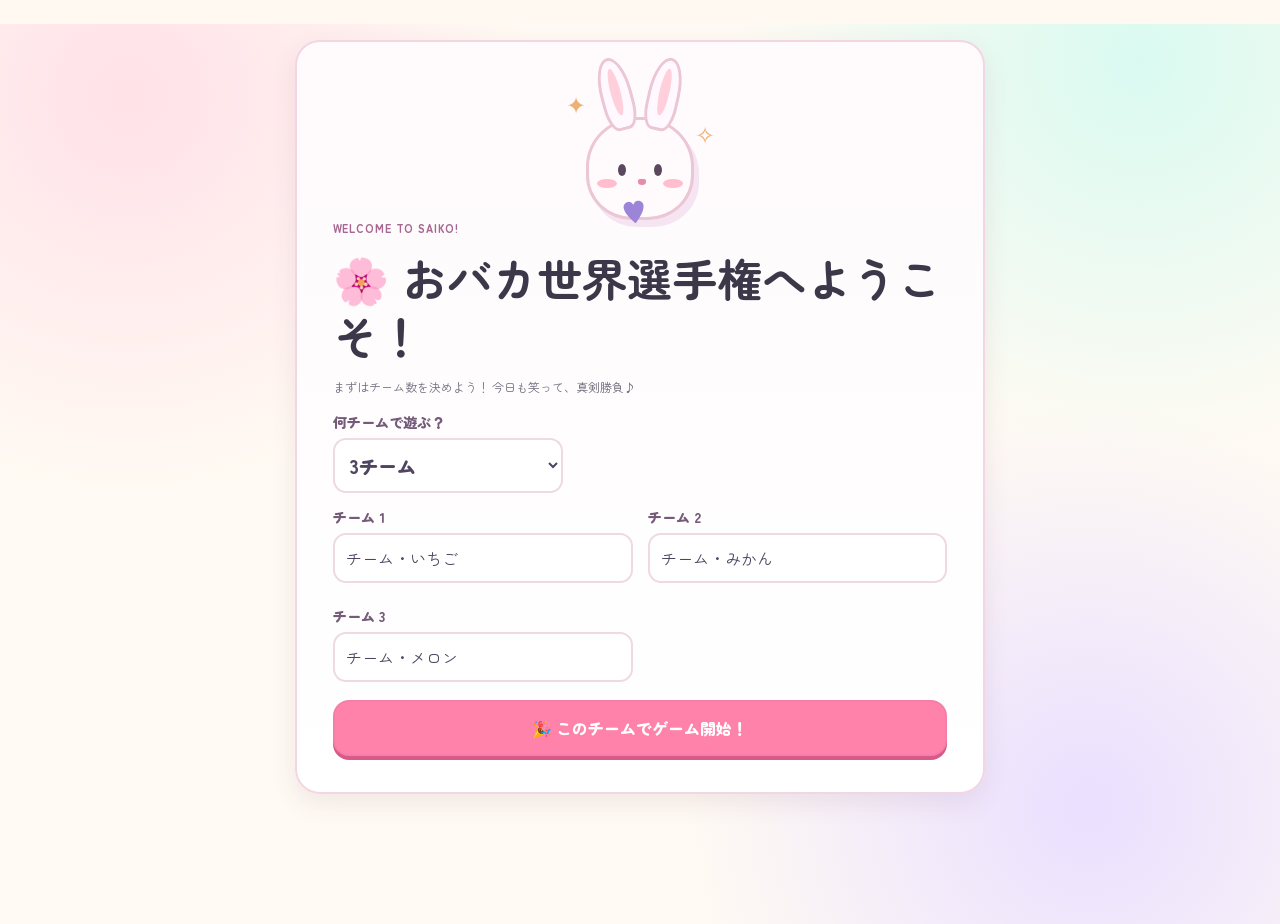
==== commit 25b3212f: "Publish cute game show and human-led AI dialogue draft approval at Cloudflare root" ====
--- a/index.html
+++ b/index.html
@@ -1,2 +1 @@
-<!doctype html>
-<html lang="ja"><head><meta charset="utf-8"><meta name="viewport" content="width=device-width,initial-scale=1,viewport-fit=cover"><meta name="theme-color" content="#090d16"><meta name="description" content="人間の司会者とAIが会話しながら毎回お題を作る、サイ校のチーム対抗ゲーム。"><link rel="manifest" href="/manifest.webmanifest"><link rel="icon" href="/saiko-icon.svg" type="image/svg+xml"><link rel="stylesheet" href="/game-v3.css"><title>サイ校・おバカ世界選手権</title></head><body><div id="root"></div><div id="audience" class="audience" aria-live="polite"></div><div id="news" class="news-overlay"></div><script defer src="/game-v3.js"></script></body></html>+<!doctype html><html lang="ja"><head><meta charset="utf-8"><meta name="viewport" content="width=device-width,initial-scale=1,viewport-fit=cover"><meta name="theme-color" content="#fff9f1"><meta name="description" content="スタッフと可愛いAIのもこが相談して、その日だけのお題を作る大人向けチーム対抗ゲーム。"><link rel="icon" href="/saiko-icon.svg" type="image/svg+xml"><link rel="manifest" href="/manifest.webmanifest"><link rel="stylesheet" href="/game-v4.css"><title>サイ校・おバカ世界選手権｜もこと一緒にゲームづくり</title></head><body><div id="root"></div><div id="audience" class="audience"></div><div id="news" class="news"></div><script defer src="/game-v4.js"></script></body></html>
--- a/game-v4.css
+++ b/game-v4.css
@@ -0,0 +1,18 @@
+
+@import url('https://fonts.googleapis.com/css2?family=Zen+Maru+Gothic:wght@400;500;700;900&display=swap');
+:root{font-family:'Zen Maru Gothic',system-ui,-apple-system,sans-serif;color:#3d3849;background:#fff9f1;--ink:#3d3849;--sub:#736d7f;--violet:#8064c7;--pink:#ed7396;--mint:#36a88e;--peach:#ffb78e;--line:#eee2e9;--paper:#fffefd;--cream:#fff9f1;--shadow:0 9px 26px rgba(103,63,89,.1)}
+*{box-sizing:border-box}body{margin:0;min-height:100svh;background:radial-gradient(circle at 10% 8%,#ffe1e8 0,transparent 28%),radial-gradient(circle at 89% 4%,#dafaf1 0,transparent 28%),radial-gradient(circle at 85% 87%,#eadfff 0,transparent 30%),#fffaf3;color:var(--ink)}button,input,textarea,select{font:inherit}button{cursor:pointer}button:disabled{cursor:wait;opacity:.55}button:focus-visible,input:focus-visible,textarea:focus-visible,select:focus-visible{outline:3px solid #50b4a7;outline-offset:3px}button:active{transform:scale(.98)}
+.app{max-width:1400px;margin:auto;padding:16px clamp(12px,2.7vw,35px) 40px}.head{display:flex;justify-content:space-between;align-items:center;gap:10px;margin-bottom:14px}.brand{display:flex;gap:13px;align-items:center;font-weight:900}.brand .logo{width:46px;height:46px;border-radius:15px;display:grid;place-items:center;background:#ffb7cd;color:#783d59;font-size:25px;box-shadow:3px 4px 0 #ef8eaf;transform:rotate(-6deg)}.brand small{display:block;font-size:10px;letter-spacing:.09em;color:#9b7292}.brand strong{font-size:clamp(15px,2.6vw,22px)}.button{border:2px solid #ead4e4;background:#fff;color:#73586f;border-radius:16px;font-weight:900;padding:10px 15px;min-height:44px;box-shadow:0 3px 0 #e8dce6;transition:filter .15s,transform .15s;white-space:normal;line-height:1.4}.button:hover{filter:brightness(.98)}.button.primary{background:#ff82ab;color:#fff;border-color:#f67eaa;box-shadow:0 4px 0 #d75b86}.button.mint{background:#4bbca3;color:#fff;border-color:#40ad96;box-shadow:0 4px 0 #2b977f}.button.violet{background:#8b77d0;color:#fff;border-color:#8770cf;box-shadow:0 4px 0 #6f55b2}.button.tiny{font-size:12px;min-height:35px;padding:6px 11px;box-shadow:none}.button.ghost{background:#fff9fb}.button.danger{background:#ffebed;color:#ae4b66;border-color:#f0c4ce}.button.big{padding:15px 20px;font-size:16px;min-height:53px}.button.block{width:100%}.button.selected{border-color:#9868c8;background:#f0e9ff;color:#6d52a9}.header-actions{display:flex;gap:7px;flex-wrap:wrap;justify-content:flex-end}
+.hero{position:relative;display:flex;justify-content:space-between;align-items:center;gap:15px;min-height:170px;padding:21px 26px;border-radius:29px;background:linear-gradient(120deg,#ffe0e5,#fff1d6 57%,#e3f8f1);border:2px solid #fff;box-shadow:var(--shadow);overflow:hidden}.hero:before{content:'✦  ✧  ♡';position:absolute;color:#ea90af;letter-spacing:1.4em;font-size:28px;opacity:.6;right:2%;top:15px}.hero h1{font-size:clamp(29px,4.6vw,55px);letter-spacing:-.06em;line-height:1.16;margin:6px 0 10px;font-weight:900}.hero h1 em{color:#d85080;font-style:normal}.hero p{margin:0;font-size:13px;font-weight:700;color:#886b80;line-height:1.7}.eyebrow{font-size:12px;font-weight:900;color:#a75c8f;letter-spacing:.08em}.float-tag{display:inline-flex;align-items:center;border-radius:50px;padding:5px 11px;background:#fff;box-shadow:0 3px 6px #9c6b8b20;font-size:12px;font-weight:900;color:#bd5e8c}.mascot-box{width:154px;flex:0 0 154px;height:142px;display:flex;align-items:flex-end;justify-content:center;position:relative;z-index:1}.mascot{width:108px;height:103px;border-radius:48% 48% 43% 43%;background:#fffbfd;border:3px solid #ebc6d5;box-shadow:5px 7px 0 #d9aad044;position:relative;z-index:2}.mascot .ear{position:absolute;top:-63px;width:32px;height:74px;background:#fff9ff;border:3px solid #ebc6d5;border-radius:50% 50% 34% 34%}.mascot .ear:after{content:'';position:absolute;inset:8px 8px 12px;border-radius:50%;background:#ffd0db}.mascot .ear.left{left:11px;transform:rotate(-15deg)}.mascot .ear.right{right:11px;transform:rotate(13deg)}.mascot .eye{position:absolute;width:8px;height:12px;background:#5b485e;border-radius:100%;top:44px}.mascot .eye.left{left:29px}.mascot .eye.right{right:29px}.mascot .blush{position:absolute;top:59px;width:20px;height:9px;border-radius:70%;background:#ffaec3;opacity:.8}.mascot .blush.left{left:8px}.mascot .blush.right{right:8px}.mascot .nose{position:absolute;top:59px;left:49px;width:8px;height:6px;background:#e68ba9;border-radius:40% 40% 80% 80%}.mascot .bow{position:absolute;bottom:-12px;left:33px;font-size:25px;color:#9c85d9;transform:rotate(-7deg)}.mascot-box .sparkle{position:absolute;font-size:24px;color:#eeb175}.mascot-box .sparkle.one{top:8px;left:3px}.mascot-box .sparkle.two{top:38px;right:2px}
+.layout{display:grid;grid-template-columns:minmax(0,1fr) minmax(340px,0.95fr);gap:17px;margin-top:18px;align-items:start}.left-stack,.right-stack{display:flex;flex-direction:column;gap:16px;min-width:0}.panel{background:var(--paper);border:2px solid #f1e7ed;border-radius:25px;box-shadow:var(--shadow);padding:clamp(16px,2.5vw,24px);min-width:0}.panel.pink-panel{border-color:#f2d6e4;background:linear-gradient(#fffafc,#fff)}.panel.mint-panel{border-color:#c9e9e1;background:linear-gradient(140deg,#f3fffa,#fff 60%)}.panel.lavender-panel{border-color:#e2d8f4;background:linear-gradient(135deg,#f9f4ff,#fff 60%)}.panel h2{font-size:clamp(17px,2vw,22px);font-weight:900;letter-spacing:-.035em;margin:0 0 12px}.panel-head{display:flex;align-items:center;justify-content:space-between;gap:10px;margin-bottom:13px}.panel-head h2{margin:0}.note{color:var(--sub);font-size:12px;line-height:1.7}.section-tag{font-size:11px;font-weight:900;color:#a86792;letter-spacing:.08em}.status-tag{font-size:12px;font-weight:900;border-radius:30px;background:#f1e9ff;color:#7d62ba;padding:5px 10px}.status-tag.green{background:#dcf8eb;color:#267f6f}.status-tag.orange{background:#fff0df;color:#ac7652}
+.modegrid{display:grid;grid-template-columns:repeat(4,minmax(0,1fr));gap:8px}.mode-btn{border:2px solid #f1dfeb;border-radius:16px;background:#fff9fc;min-height:87px;padding:11px 5px;color:#705f79;font-size:12px;font-weight:900;line-height:1.45;box-shadow:0 3px 0 #f2dce9}.mode-btn .emoji{font-size:26px;display:block;margin-bottom:5px}.mode-btn.active{background:#fde0ec;color:#ac426d;border-color:#ef9fc1;box-shadow:0 3px 0 #e7a2bf}
+.prompt-title{font-weight:900;font-size:clamp(25px,3.2vw,39px);letter-spacing:-.055em;line-height:1.38;margin:6px 0}.prompt-body{font-size:clamp(20px,2.5vw,30px);line-height:1.65;white-space:pre-wrap;overflow-wrap:anywhere;font-weight:900}.prompt-opts{display:grid;grid-template-columns:1fr 1fr;gap:10px;margin:15px 0}.prompt-opt{border:2px solid #d9cafa;background:#f6f0ff;border-radius:15px;padding:14px;font-size:17px;font-weight:900;overflow-wrap:anywhere}.prompt-opt b{display:inline-block;border-radius:50%;background:#977acb;color:white;padding:3px 9px;margin-right:8px}.criterion{padding:10px 13px;border-radius:14px;background:#fff7e8;border:1px solid #f4ddb7;color:#866947;font-weight:700;font-size:13px;line-height:1.6}.divider{height:1px;background:#eee5ec;margin:14px 0}.actions{display:flex;gap:8px;flex-wrap:wrap}.actions.center{justify-content:center}.empty-state{padding:19px;background:#f9f4ff;border-radius:18px;border:2px dashed #d8c9ef;text-align:center}.empty-state .symbol{font-size:43px}.empty-state h3{font-size:19px;margin:5px 0}.empty-state p{font-size:13px;color:#867992;line-height:1.7;margin:7px 0 0}
+.chat-heading{display:flex;align-items:center;gap:12px}.assistant-avatar{width:48px;height:48px;flex:0 0 48px;border-radius:18px;background:#ffdae8;border:2px solid white;display:grid;place-items:center;font-size:26px;box-shadow:0 3px 0 #e6b3ce}.chat-heading p{font-size:12px;margin:3px 0 0;color:#97798f}.chatlog{display:flex;flex-direction:column;gap:10px;height:clamp(175px,27vh,330px);overflow-y:auto;padding:14px 5px 8px}.bubble{padding:12px 14px;white-space:pre-wrap;overflow-wrap:anywhere;font-size:14px;line-height:1.75;font-weight:700;border-radius:20px;max-width:96%}.bubble.ai{background:#f1eaff;border:1px solid #ddd3ef;color:#655582;align-self:flex-start;border-bottom-left-radius:5px}.bubble.host{background:#ddf8ee;border:1px solid #b4e2d3;color:#336c64;align-self:flex-end;border-bottom-right-radius:5px}.chat-input{border:2px solid #e8d2e5;border-radius:16px;resize:vertical;width:100%;background:white;color:#4f4561;padding:13px;min-height:80px;font-size:14px;line-height:1.65}.chat-input::placeholder{color:#a59caf}.quick-row{display:flex;flex-wrap:wrap;gap:7px;margin:8px 0 12px}.chip{font-size:12px;color:#985e92;background:#fff0f9;border:1px solid #ebc5dc;border-radius:40px;padding:7px 10px;font-weight:900}.two-buttons{display:grid;grid-template-columns:1fr 1.15fr;gap:8px;margin-top:9px}.source{font-size:12px;color:#7d7590;line-height:1.6;padding-top:9px}.guide-label{display:inline-block;padding:6px 10px;border-radius:10px;background:#e0f8ed;color:#33836e;font-size:12px;font-weight:900}
+.score-grid{display:grid;grid-template-columns:repeat(auto-fit,minmax(min(100%,140px),1fr));gap:9px}.team-card{border:2px solid #eee0ed;background:#fffafb;border-radius:17px;padding:12px;text-align:center;min-width:0}.team-card.leader{border-color:#f4b464;background:#fff6e8}.team-card input{width:100%;min-width:0;text-align:center;font-weight:900;border:0;border-bottom:1px dashed #d7b8d1;background:transparent;padding:4px;color:#615468;font-size:13px}.team-card strong{display:block;font-size:clamp(28px,4vw,42px);font-variant-numeric:tabular-nums;color:#a376c8;margin:3px}.team-card small{display:block;font-size:10px;color:#ac91a7}.add-row{display:grid;grid-template-columns:repeat(3,1fr);gap:4px;margin-top:7px}.add-row button{border:1px solid #e3cfea;background:#f7ebfd;color:#855baa;border-radius:9px;padding:7px 1px;font-weight:900;font-size:12px}.ranks{display:grid;gap:7px}.rank-row{display:flex;justify-content:space-between;gap:10px;padding:10px 13px;background:#f9f7fe;border-radius:13px;font-size:14px;font-weight:900}.rank-row span{min-width:0;overflow-wrap:anywhere}
+.court-roles{display:grid;grid-template-columns:repeat(3,minmax(0,1fr));gap:7px;margin:14px 0}.court-role{border:1px solid #e0d1ef;background:#faf6ff;border-radius:13px;padding:11px 5px;text-align:center}.court-role small{display:block;color:#9476a6;font-size:10px}.court-role strong{font-size:13px;overflow-wrap:anywhere}.evidence{border:2px solid #f6c4b2;background:#fff1e9;border-radius:16px;padding:14px;font-size:16px;font-weight:900;line-height:1.7}
+.timer-digits{font-size:clamp(43px,5vw,65px);font-weight:900;color:#a477c9;font-variant-numeric:tabular-nums}.timer-digits.urgent{color:#e85a7e}.small-actions{display:flex;flex-wrap:wrap;gap:7px;margin:10px 0}.recent{display:flex;flex-direction:column;gap:5px}.recent span{font-size:12px;background:#f9f4ff;border-radius:9px;padding:6px;color:#837491}.footer{text-align:center;color:#b1a3b2;font-size:11px;margin:18px 0}
+.setup{max-width:760px;margin:24px auto}.setup .panel{padding:clamp(20px,4vw,36px)}.setup h1{font-size:clamp(30px,5vw,45px);line-height:1.28;margin:13px 0}.setup label{display:block;margin:14px 0 6px;font-weight:900;font-size:14px;color:#755b79}.setup select,.setup input{width:100%;border:2px solid #eed9e4;border-radius:13px;background:white;padding:11px;color:#4f4561}.setup select{max-width:230px;font-size:19px;font-weight:900}.setup-names{display:grid;grid-template-columns:repeat(2,minmax(0,1fr));gap:9px 15px}.setup .mascot-box{margin:auto}.setup .button.big{margin-top:18px;width:100%}
+.audience{position:fixed;inset:0;z-index:20;background:radial-gradient(circle at 12% 10%,#ffe2ed,transparent 33%),radial-gradient(circle at 86% 80%,#d5f7ed,transparent 40%),#fff9f0;padding:28px;display:none;flex-direction:column;align-items:center;justify-content:center;text-align:center;color:#574968}.audience.on{display:flex}.audience .close{position:absolute;right:17px;top:17px}.audience .aud-label{font-size:clamp(14px,2vw,23px);font-weight:900;color:#bd588e}.audience h2{font-size:clamp(28px,5vw,62px);margin:14px 0 18px}.audience .aud-question{font-size:clamp(27px,5.5vw,72px);line-height:1.5;white-space:pre-wrap;font-weight:900;max-width:1150px}.audience .prompt-opts{width:min(1100px,100%)}.audience .prompt-opt{font-size:clamp(20px,3.3vw,40px)}.aud-score{display:flex;gap:8px;flex-wrap:wrap;justify-content:center;margin-top:20px}.aud-score span{padding:8px 15px;background:#fff;border:1px solid #eadde9;border-radius:15px;font-weight:900;font-size:clamp(12px,1.6vw,19px)}.news{position:fixed;inset:0;z-index:40;display:none;align-items:center;justify-content:center;text-align:center;background:#382f4deb;padding:20px}.news.on{display:flex}.news-card{max-width:900px;background:#fff2ed;border-radius:32px;padding:45px;border:6px solid #ffb5c1;color:#764265}.news-card p{font-size:clamp(26px,4vw,55px);font-weight:900}.news-card h2{color:#cc5f80}.hidden{display:none!important}
+@media(max-width:970px){.layout{grid-template-columns:1fr}.right-stack{order:-1}.hero{min-height:152px}.score-grid{grid-template-columns:repeat(auto-fit,minmax(min(100%,135px),1fr))}}
+@media(max-width:540px){.app{padding:10px 11px 30px}.head{align-items:flex-start}.brand .logo{width:39px;height:39px}.brand strong{font-size:15px}.header-actions .button{font-size:11px;padding:7px;min-height:36px}.hero{border-radius:20px;padding:17px;min-height:155px}.hero h1{font-size:30px}.hero p{font-size:11px}.mascot-box{transform:scale(.8);transform-origin:center right;width:93px;flex-basis:93px}.modegrid{grid-template-columns:repeat(2,minmax(0,1fr))}.mode-btn{min-height:69px}.panel{padding:14px;border-radius:20px}.prompt-opts{grid-template-columns:1fr}.score-grid{grid-template-columns:repeat(2,minmax(0,1fr))}.setup-names{grid-template-columns:1fr}.chatlog{height:230px}.two-buttons{grid-template-columns:1fr}.audience{padding:15px}.audience .prompt-opts{grid-template-columns:1fr}}
+@media(prefers-reduced-motion:reduce){*{transition:none!important;animation:none!important}}
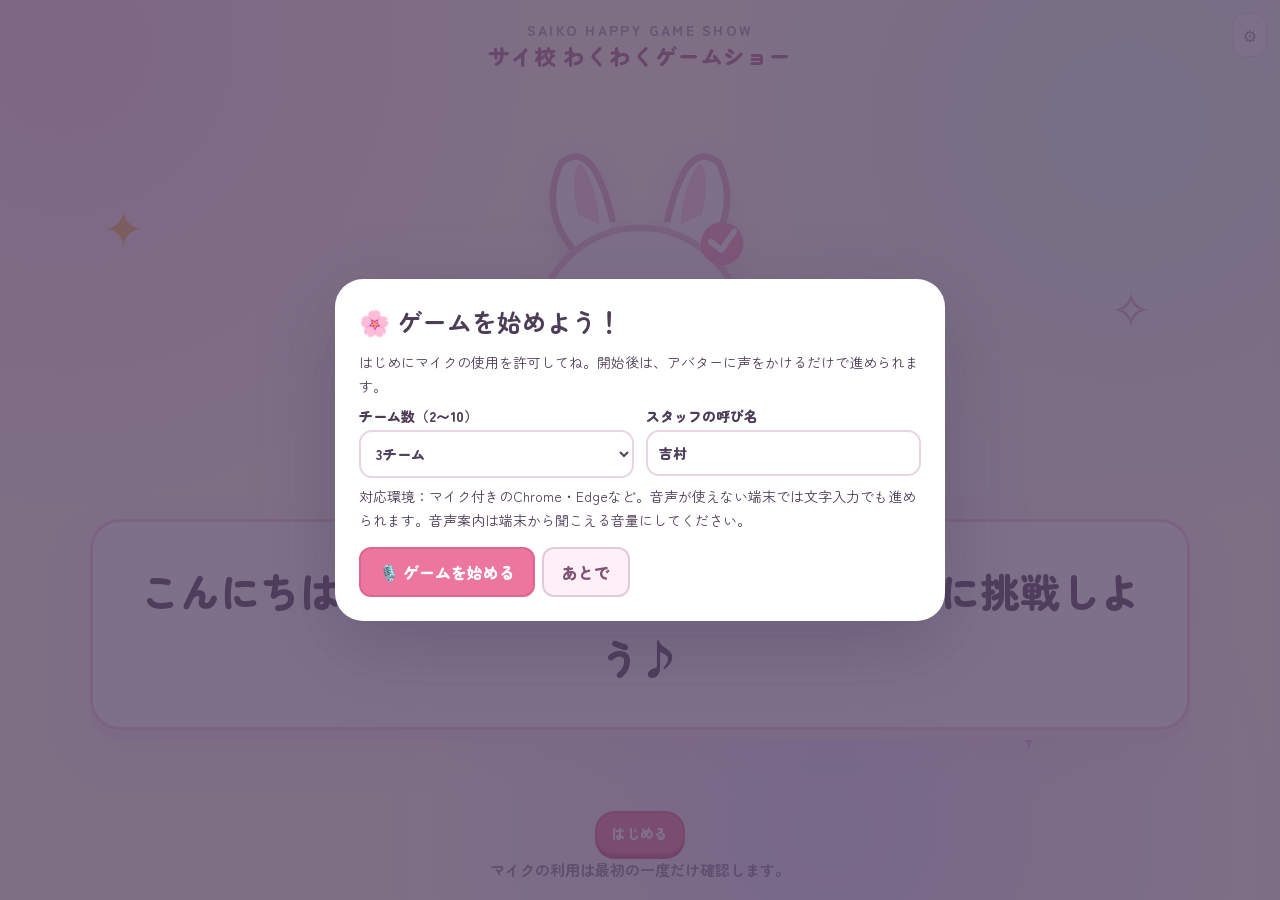
==== commit efa602d4: "Promote hands-free avatar voice host to main SAIKO game URL" ====
--- a/index.html
+++ b/index.html
@@ -1 +1 @@
-<!doctype html><html lang="ja"><head><meta charset="utf-8"><meta name="viewport" content="width=device-width,initial-scale=1,viewport-fit=cover"><meta name="theme-color" content="#fff9f1"><meta name="description" content="スタッフと可愛いAIのもこが相談して、その日だけのお題を作る大人向けチーム対抗ゲーム。"><link rel="icon" href="/saiko-icon.svg" type="image/svg+xml"><link rel="manifest" href="/manifest.webmanifest"><link rel="stylesheet" href="/game-v4.css"><title>サイ校・おバカ世界選手権｜もこと一緒にゲームづくり</title></head><body><div id="root"></div><div id="audience" class="audience"></div><div id="news" class="news"></div><script defer src="/game-v4.js"></script></body></html>+<!doctype html><html lang="ja"><head><meta charset="utf-8"><meta name="viewport" content="width=device-width,initial-scale=1,viewport-fit=cover"><meta name="theme-color" content="#fff7ee"><meta name="description" content="アバターが声で案内し、スタッフの声を聞いてゲームを進行するサイ校ゲームショー"><link rel="manifest" href="/manifest.webmanifest"><link rel="icon" href="/saiko-icon.svg" type="image/svg+xml"><link rel="stylesheet" href="/avatar-stage.css"><title>サイ校 わくわくゲームショー｜アバター司会</title></head><body><main id="stage" class="stage" aria-live="polite"></main><script defer src="/avatar-stage.js"></script></body></html>
--- a/avatar-stage.css
+++ b/avatar-stage.css
@@ -0,0 +1,7 @@
+@import url('https://fonts.googleapis.com/css2?family=Zen+Maru+Gothic:wght@400;500;700;900&display=swap');
+:root{color-scheme:light;--ink:#4d3d57;--pink:#eb739c;--mint:#46b7a5;--purple:#9576c9;--cream:#fff7ee;--line:#eed9e8}
+*{box-sizing:border-box}body{margin:0;min-height:100svh;background:#fff8ef;font-family:'Zen Maru Gothic',system-ui,sans-serif;color:var(--ink)}button,input,select{font:inherit}button{cursor:pointer;min-height:44px}button:focus-visible,input:focus-visible,select:focus-visible{outline:3px solid #36a99c;outline-offset:3px}.stage{min-height:100svh;padding:20px;display:flex;flex-direction:column;align-items:center;text-align:center;overflow:hidden;position:relative;background:radial-gradient(circle at 5% 5%,#fcdbe8 0,transparent 31%),radial-gradient(circle at 88% 14%,#daf5eb 0,transparent 31%),radial-gradient(circle at 65% 92%,#e7deff 0,transparent 38%),#fff9f0}.stars{position:absolute;inset:0;pointer-events:none;overflow:hidden}.star{position:absolute;font-size:clamp(22px,4vw,50px);color:#e1a1c1;animation:float 4s ease-in-out infinite}.star:nth-child(1){left:8%;top:21%;color:#f4b75e}.star:nth-child(2){right:10%;top:30%;animation-delay:1.3s}.star:nth-child(3){left:22%;bottom:22%;color:#9ad6b5;animation-delay:.7s}.star:nth-child(4){right:18%;bottom:15%;color:#c6b1f1;animation-delay:2s}
+h1,h2,p{margin:0}.brand{font-weight:900;letter-spacing:.04em;color:#ae628d;font-size:clamp(13px,1.7vw,23px);z-index:1}.brand small{display:block;font-size:.65em;letter-spacing:.16em;color:#ac9aaf}.speaker{flex:1;width:100%;max-width:1300px;display:flex;flex-direction:column;align-items:center;justify-content:center;gap:clamp(7px,2vh,26px);padding:5px 0;z-index:1}.character-area{display:flex;flex-direction:column;align-items:center;justify-content:center;position:relative;min-height:clamp(165px,36vh,400px)}.avatar{width:min(42vw,280px);height:auto;min-width:145px;max-height:41vh;overflow:visible;filter:drop-shadow(0 12px 13px #ad83a238);animation:bob 3.8s ease-in-out infinite}.avatar .eye{transform-origin:center;animation:blink 5.5s linear infinite}.avatar .mouth{transform-origin:center;transition:transform .1s}.talking .avatar .mouth{animation:talk .22s ease-in-out infinite}.listening .avatar{filter:drop-shadow(0 0 17px #62c3b5a6)}.sleeping .avatar{animation:bob 5.5s ease-in-out infinite}.status{font-weight:900;color:#7d6e91;border:2px solid #e4cfe6;background:#fffdfdd9;box-shadow:0 4px 0 #eed9e7;border-radius:30px;padding:8px 16px;font-size:clamp(12px,1.3vw,17px)}.status.listening{color:#198a7b;border-color:#a0ded0}.status.talking{color:#ac4b7c;border-color:#f9b4d0}.speech{width:min(100%,1100px);background:#fffefd;border:3px solid #f3cadc;border-radius:30px;padding:clamp(16px,2.8vw,36px);box-shadow:0 10px 0 #f8e5ef,0 20px 48px #cf97ab20;z-index:1;min-height:112px;display:flex;align-items:center;justify-content:center}.speech p{font-size:clamp(19px,3.15vw,43px);line-height:1.65;font-weight:900;white-space:pre-line;overflow-wrap:anywhere}.foot{z-index:1;display:flex;justify-content:center;align-items:center;flex-wrap:wrap;gap:10px;margin:12px 0 4px}.foot button{background:#fff;color:#735d82;border:2px solid #e0cce6;border-radius:20px;padding:8px 15px;font-weight:900;box-shadow:0 4px 0 #e6d8e6;font-size:14px}.foot .primary{color:white;background:#ed769f;border-color:#e96791;box-shadow:0 4px 0 #c9547c}.foot .mint{color:white;background:#4db7a2;border-color:#4db7a2;box-shadow:0 4px 0 #2b977d}.foot .mute{background:#f2edfc}.hint{font-size:clamp(11px,1.2vw,15px);font-weight:700;color:#887b94;z-index:1}.game-info{z-index:1;padding:6px 12px;border-radius:22px;background:#ffe8ef;color:#ae527e;font-weight:900;font-size:clamp(14px,1.9vw,24px)}.stage.started .character-area{min-height:160px}.stage.started .avatar{width:min(30vw,240px);max-height:31vh}.tiny-menu{position:absolute;right:13px;top:13px;z-index:4;background:#ffffffaa;border:1px solid #e9d9e2;border-radius:12px;padding:5px 9px;color:#978aa1}.overlay{position:fixed;inset:0;z-index:20;background:#513f60bd;display:flex;align-items:center;justify-content:center;padding:18px}.panel{max-height:95vh;overflow:auto;width:min(95vw,610px);border-radius:28px;background:white;padding:24px;box-shadow:0 25px 80px #3e34584d;text-align:left}.panel h2{font-size:25px;margin:0 0 12px}.panel p{font-size:14px;line-height:1.7;margin:7px 0}.form-grid{display:grid;grid-template-columns:repeat(2,minmax(0,1fr));gap:12px}.field{display:flex;flex-direction:column;gap:4px;font-weight:900;font-size:14px}.field input,.field select{background:white;color:#504260;border:2px solid #e8d5e4;border-radius:13px;padding:11px;width:100%}.panel button{border-radius:12px;border:2px solid #e2cadd;background:#fff0f7;padding:11px 18px;font-weight:900;color:#805474}.panel button.primary{background:#ed769f;color:#fff;border-color:#df668d}.panel .actions{display:flex;gap:7px;flex-wrap:wrap;margin-top:14px}.input-fallback{position:fixed;z-index:15;bottom:8px;left:50%;transform:translateX(-50%);width:min(96vw,650px);display:flex;gap:6px;background:#ffffffee;border:2px solid #ebd4e1;border-radius:17px;padding:7px}.input-fallback input{flex:1;min-width:0;background:white;border:1px solid #e4cedd;border-radius:9px;padding:9px}.input-fallback button{background:#9a76c9;color:#fff;border:none;border-radius:9px;padding:9px 14px;font-weight:900}.hidden{display:none!important}
+@keyframes blink{0%,45%,48%,100%{transform:scaleY(1)}46%{transform:scaleY(.1)}}@keyframes bob{0%,100%{transform:translateY(0)}50%{transform:translateY(-7px)}}@keyframes float{0%,100%{transform:translateY(0)}50%{transform:translateY(-15px)}}@keyframes talk{0%,100%{transform:scaleY(1)}50%{transform:scaleY(1.8)}}
+@media(max-width:620px){.stage{padding:10px}.speaker{gap:10px}.character-area{min-height:200px}.avatar{width:48vw;max-height:34vh}.speech{border-radius:20px;padding:15px;min-height:132px}.speech p{font-size:clamp(19px,5.2vw,26px)}.form-grid{grid-template-columns:1fr}.foot button{font-size:12px;padding:8px 9px}.panel{padding:17px}.stage.started .avatar{width:35vw}.hint{font-size:11px}}
+@media(prefers-reduced-motion:reduce){.avatar,.avatar .eye,.talking .avatar .mouth,.star{animation:none!important}}
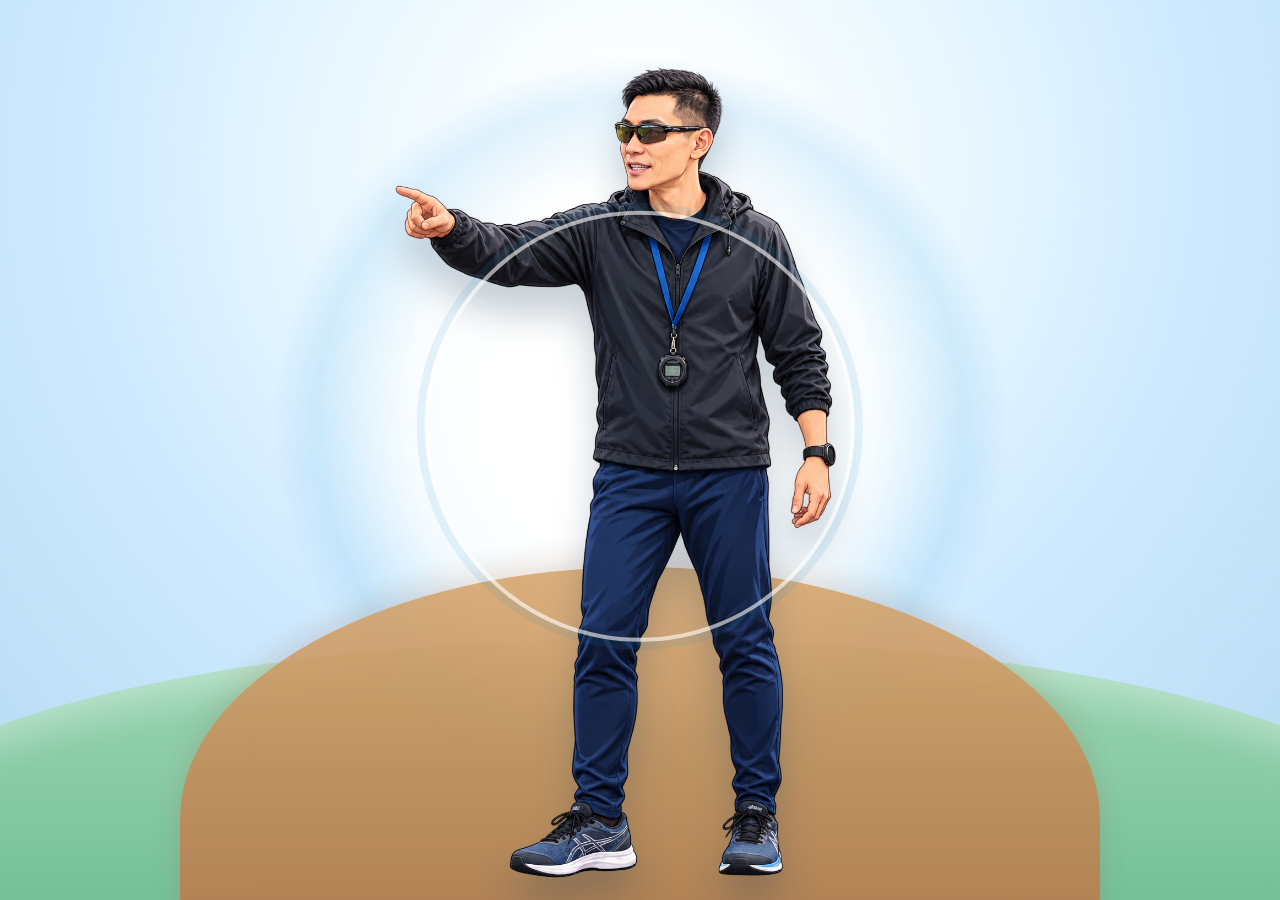
==== commit 57f8dbe9: "Ship voice-only coach avatar host" ====
--- a/index.html
+++ b/index.html
@@ -1 +1,18 @@
-<!doctype html><html lang="ja"><head><meta charset="utf-8"><meta name="viewport" content="width=device-width,initial-scale=1,viewport-fit=cover"><meta name="theme-color" content="#fff7ee"><meta name="description" content="アバターが声で案内し、スタッフの声を聞いてゲームを進行するサイ校ゲームショー"><link rel="manifest" href="/manifest.webmanifest"><link rel="icon" href="/saiko-icon.svg" type="image/svg+xml"><link rel="stylesheet" href="/avatar-stage.css"><title>サイ校 わくわくゲームショー｜アバター司会</title></head><body><main id="stage" class="stage" aria-live="polite"></main><script defer src="/avatar-stage.js"></script></body></html>+<!doctype html>
+<html lang="ja">
+<head>
+ <meta charset="utf-8">
+ <meta name="viewport" content="width=device-width,initial-scale=1,viewport-fit=cover">
+ <meta name="theme-color" content="#dff2ff">
+ <meta name="description" content="アバターがスタッフの声を聞き、会話だけで進行するサイ校ゲーム">
+ <link rel="manifest" href="/manifest.webmanifest">
+ <link rel="icon" href="/saiko-icon.svg" type="image/svg+xml">
+ <link rel="preload" href="/coach-avatar.png" as="image">
+ <link rel="stylesheet" href="/avatar-stage.css?v=voice-only-20261016">
+ <title>サイ校ゲーム｜音声アバター司会</title>
+</head>
+<body>
+ <main id="stage" class="stage" aria-label="サイ校ゲーム音声アバター"></main>
+ <script defer src="/avatar-stage.js?v=voice-only-20261016"></script>
+</body>
+</html>
--- a/avatar-stage.css
+++ b/avatar-stage.css
@@ -1,7 +1,45 @@
-@import url('https://fonts.googleapis.com/css2?family=Zen+Maru+Gothic:wght@400;500;700;900&display=swap');
-:root{color-scheme:light;--ink:#4d3d57;--pink:#eb739c;--mint:#46b7a5;--purple:#9576c9;--cream:#fff7ee;--line:#eed9e8}
-*{box-sizing:border-box}body{margin:0;min-height:100svh;background:#fff8ef;font-family:'Zen Maru Gothic',system-ui,sans-serif;color:var(--ink)}button,input,select{font:inherit}button{cursor:pointer;min-height:44px}button:focus-visible,input:focus-visible,select:focus-visible{outline:3px solid #36a99c;outline-offset:3px}.stage{min-height:100svh;padding:20px;display:flex;flex-direction:column;align-items:center;text-align:center;overflow:hidden;position:relative;background:radial-gradient(circle at 5% 5%,#fcdbe8 0,transparent 31%),radial-gradient(circle at 88% 14%,#daf5eb 0,transparent 31%),radial-gradient(circle at 65% 92%,#e7deff 0,transparent 38%),#fff9f0}.stars{position:absolute;inset:0;pointer-events:none;overflow:hidden}.star{position:absolute;font-size:clamp(22px,4vw,50px);color:#e1a1c1;animation:float 4s ease-in-out infinite}.star:nth-child(1){left:8%;top:21%;color:#f4b75e}.star:nth-child(2){right:10%;top:30%;animation-delay:1.3s}.star:nth-child(3){left:22%;bottom:22%;color:#9ad6b5;animation-delay:.7s}.star:nth-child(4){right:18%;bottom:15%;color:#c6b1f1;animation-delay:2s}
-h1,h2,p{margin:0}.brand{font-weight:900;letter-spacing:.04em;color:#ae628d;font-size:clamp(13px,1.7vw,23px);z-index:1}.brand small{display:block;font-size:.65em;letter-spacing:.16em;color:#ac9aaf}.speaker{flex:1;width:100%;max-width:1300px;display:flex;flex-direction:column;align-items:center;justify-content:center;gap:clamp(7px,2vh,26px);padding:5px 0;z-index:1}.character-area{display:flex;flex-direction:column;align-items:center;justify-content:center;position:relative;min-height:clamp(165px,36vh,400px)}.avatar{width:min(42vw,280px);height:auto;min-width:145px;max-height:41vh;overflow:visible;filter:drop-shadow(0 12px 13px #ad83a238);animation:bob 3.8s ease-in-out infinite}.avatar .eye{transform-origin:center;animation:blink 5.5s linear infinite}.avatar .mouth{transform-origin:center;transition:transform .1s}.talking .avatar .mouth{animation:talk .22s ease-in-out infinite}.listening .avatar{filter:drop-shadow(0 0 17px #62c3b5a6)}.sleeping .avatar{animation:bob 5.5s ease-in-out infinite}.status{font-weight:900;color:#7d6e91;border:2px solid #e4cfe6;background:#fffdfdd9;box-shadow:0 4px 0 #eed9e7;border-radius:30px;padding:8px 16px;font-size:clamp(12px,1.3vw,17px)}.status.listening{color:#198a7b;border-color:#a0ded0}.status.talking{color:#ac4b7c;border-color:#f9b4d0}.speech{width:min(100%,1100px);background:#fffefd;border:3px solid #f3cadc;border-radius:30px;padding:clamp(16px,2.8vw,36px);box-shadow:0 10px 0 #f8e5ef,0 20px 48px #cf97ab20;z-index:1;min-height:112px;display:flex;align-items:center;justify-content:center}.speech p{font-size:clamp(19px,3.15vw,43px);line-height:1.65;font-weight:900;white-space:pre-line;overflow-wrap:anywhere}.foot{z-index:1;display:flex;justify-content:center;align-items:center;flex-wrap:wrap;gap:10px;margin:12px 0 4px}.foot button{background:#fff;color:#735d82;border:2px solid #e0cce6;border-radius:20px;padding:8px 15px;font-weight:900;box-shadow:0 4px 0 #e6d8e6;font-size:14px}.foot .primary{color:white;background:#ed769f;border-color:#e96791;box-shadow:0 4px 0 #c9547c}.foot .mint{color:white;background:#4db7a2;border-color:#4db7a2;box-shadow:0 4px 0 #2b977d}.foot .mute{background:#f2edfc}.hint{font-size:clamp(11px,1.2vw,15px);font-weight:700;color:#887b94;z-index:1}.game-info{z-index:1;padding:6px 12px;border-radius:22px;background:#ffe8ef;color:#ae527e;font-weight:900;font-size:clamp(14px,1.9vw,24px)}.stage.started .character-area{min-height:160px}.stage.started .avatar{width:min(30vw,240px);max-height:31vh}.tiny-menu{position:absolute;right:13px;top:13px;z-index:4;background:#ffffffaa;border:1px solid #e9d9e2;border-radius:12px;padding:5px 9px;color:#978aa1}.overlay{position:fixed;inset:0;z-index:20;background:#513f60bd;display:flex;align-items:center;justify-content:center;padding:18px}.panel{max-height:95vh;overflow:auto;width:min(95vw,610px);border-radius:28px;background:white;padding:24px;box-shadow:0 25px 80px #3e34584d;text-align:left}.panel h2{font-size:25px;margin:0 0 12px}.panel p{font-size:14px;line-height:1.7;margin:7px 0}.form-grid{display:grid;grid-template-columns:repeat(2,minmax(0,1fr));gap:12px}.field{display:flex;flex-direction:column;gap:4px;font-weight:900;font-size:14px}.field input,.field select{background:white;color:#504260;border:2px solid #e8d5e4;border-radius:13px;padding:11px;width:100%}.panel button{border-radius:12px;border:2px solid #e2cadd;background:#fff0f7;padding:11px 18px;font-weight:900;color:#805474}.panel button.primary{background:#ed769f;color:#fff;border-color:#df668d}.panel .actions{display:flex;gap:7px;flex-wrap:wrap;margin-top:14px}.input-fallback{position:fixed;z-index:15;bottom:8px;left:50%;transform:translateX(-50%);width:min(96vw,650px);display:flex;gap:6px;background:#ffffffee;border:2px solid #ebd4e1;border-radius:17px;padding:7px}.input-fallback input{flex:1;min-width:0;background:white;border:1px solid #e4cedd;border-radius:9px;padding:9px}.input-fallback button{background:#9a76c9;color:#fff;border:none;border-radius:9px;padding:9px 14px;font-weight:900}.hidden{display:none!important}
-@keyframes blink{0%,45%,48%,100%{transform:scaleY(1)}46%{transform:scaleY(.1)}}@keyframes bob{0%,100%{transform:translateY(0)}50%{transform:translateY(-7px)}}@keyframes float{0%,100%{transform:translateY(0)}50%{transform:translateY(-15px)}}@keyframes talk{0%,100%{transform:scaleY(1)}50%{transform:scaleY(1.8)}}
-@media(max-width:620px){.stage{padding:10px}.speaker{gap:10px}.character-area{min-height:200px}.avatar{width:48vw;max-height:34vh}.speech{border-radius:20px;padding:15px;min-height:132px}.speech p{font-size:clamp(19px,5.2vw,26px)}.form-grid{grid-template-columns:1fr}.foot button{font-size:12px;padding:8px 9px}.panel{padding:17px}.stage.started .avatar{width:35vw}.hint{font-size:11px}}
-@media(prefers-reduced-motion:reduce){.avatar,.avatar .eye,.talking .avatar .mouth,.star{animation:none!important}}
+*{box-sizing:border-box}
+html,body{width:100%;height:100%;margin:0;overflow:hidden;background:#eaf5ff;color:#13253c;font-family:"Yu Gothic UI","Hiragino Sans",Meiryo,sans-serif}
+button,input,select{font:inherit}
+button{cursor:pointer}
+.stage{position:relative;isolation:isolate;width:100%;height:100%;min-height:100dvh;overflow:hidden;display:grid;place-items:end center;background:radial-gradient(circle at 50% 19%,#fff 0 8%,#e9f7ff 33%,#cde9ff 59%,#b4d9f0 100%);touch-action:manipulation;user-select:none;-webkit-user-select:none}
+.scene{position:absolute;inset:0;overflow:hidden;pointer-events:none}
+.scene::before{content:"";position:absolute;inset:auto -12% -18%;height:47%;border-radius:50% 50% 0 0;background:linear-gradient(180deg,#9fd7b7 0%,#6fbd93 70%,#54a87d 100%);box-shadow:inset 0 18px 35px #ffffff50}
+.scene::after{content:"";position:absolute;left:50%;bottom:-19%;width:min(85vw,920px);height:56%;transform:translateX(-50%);border-radius:50% 50% 0 0;background:linear-gradient(180deg,#d6a56a,#bb7b4d 66%,#9f603f);opacity:.88;box-shadow:0 -8px 28px #93593738}
+.glow{position:absolute;left:50%;top:47%;width:min(84vmin,740px);aspect-ratio:1;border-radius:50%;transform:translate(-50%,-50%);background:radial-gradient(circle,#fff 0 27%,#ffffffa8 45%,#74c4f033 62%,transparent 70%);filter:blur(1px)}
+.avatar-frame{position:relative;z-index:2;width:min(72vw,660px);height:min(94dvh,980px);display:flex;align-items:flex-end;justify-content:center;transform-origin:50% 100%;animation:breathe 4.8s ease-in-out infinite}
+.avatar-image{display:block;width:100%;height:100%;object-fit:contain;object-position:center bottom;filter:drop-shadow(0 28px 18px #1536523d);pointer-events:none;-webkit-user-drag:none}
+.voice-ring{position:absolute;left:50%;top:43%;width:min(64vmin,570px);aspect-ratio:1;border:5px solid #1879ba2b;border-radius:50%;transform:translate(-50%,-50%) scale(.92);opacity:0}
+.ring-two{width:min(76vmin,690px);border-width:3px}
+.listening .voice-ring{animation:listen-ring 2s ease-out infinite}
+.listening .ring-two{animation-delay:.72s}
+.talking .voice-ring{border-color:#ff993f47;animation:talk-ring .85s ease-out infinite}
+.talking .ring-two{animation-delay:.33s}
+.talking .avatar-frame{animation:talk-bob .58s ease-in-out infinite}
+.start-surface{position:absolute;inset:0;z-index:8;width:100%;height:100%;border:0;padding:0;background:transparent;color:transparent;-webkit-tap-highlight-color:transparent}
+.waiting .avatar-frame::after{content:"";position:absolute;left:50%;top:44%;width:64%;aspect-ratio:1;border-radius:50%;transform:translate(-50%,-50%);border:4px solid #fff9;box-shadow:0 0 0 8px #258ec11a;animation:ready-pulse 2.2s ease-in-out infinite;pointer-events:none}
+.sr-only{position:absolute!important;width:1px!important;height:1px!important;padding:0!important;margin:-1px!important;overflow:hidden!important;clip:rect(0,0,0,0)!important;white-space:nowrap!important;border:0!important}
+.admin-backdrop{position:fixed;inset:0;z-index:30;display:flex;align-items:center;justify-content:center;padding:18px;background:#071828c9;user-select:text;-webkit-user-select:text}
+.admin-panel{width:min(94vw,680px);max-height:92dvh;overflow:auto;border:1px solid #d8e5ee;border-radius:24px;background:#f8fcff;color:#17324a;padding:22px;box-shadow:0 24px 80px #00101f73}
+.admin-panel h1{margin:0 0 6px;font-size:25px}
+.admin-state,.admin-note{margin:0 0 16px;color:#516b7d;font-size:13px;line-height:1.6}
+.settings-form{display:grid;grid-template-columns:1fr 1fr auto;gap:10px;align-items:end;margin-bottom:16px}
+.settings-form label{display:flex;flex-direction:column;gap:5px;font-weight:800;font-size:13px}
+.settings-form input,.settings-form select{width:100%;min-height:44px;border:1px solid #b8cedd;border-radius:10px;background:#fff;color:#17324a;padding:8px 10px}
+.admin-panel button{min-height:43px;border:1px solid #8ab3ca;border-radius:11px;background:#e4f4fc;color:#174866;padding:8px 13px;font-weight:800;box-shadow:0 2px 0 #aac7d6}
+.admin-panel button:active{transform:translateY(1px);box-shadow:none}
+.admin-actions{display:flex;gap:8px;flex-wrap:wrap;margin:12px 0}
+.admin-panel .danger{background:#fff0f0;color:#8c3030;border-color:#e4abab}
+.admin-panel .close{margin-left:auto;background:#244b65;color:#fff}
+.score-list{display:grid;gap:7px;margin:14px 0;padding:12px;border-radius:15px;background:#edf6fb}
+.score-row{display:flex;justify-content:space-between;align-items:center;gap:9px;min-height:44px}
+.score-row span:last-child{display:flex;gap:5px}
+.score-row button{min-width:45px;min-height:36px;padding:5px 8px}
+@keyframes breathe{0%,100%{transform:translateY(0) scale(1)}50%{transform:translateY(-7px) scale(1.006)}}
+@keyframes talk-bob{0%,100%{transform:translateY(0) scale(1)}50%{transform:translateY(-9px) scale(1.012)}}
+@keyframes ready-pulse{0%,100%{opacity:.2;transform:translate(-50%,-50%) scale(.9)}50%{opacity:.75;transform:translate(-50%,-50%) scale(1.03)}}
+@keyframes listen-ring{0%{opacity:.5;transform:translate(-50%,-50%) scale(.72)}100%{opacity:0;transform:translate(-50%,-50%) scale(1.18)}}
+@keyframes talk-ring{0%{opacity:.65;transform:translate(-50%,-50%) scale(.82)}100%{opacity:0;transform:translate(-50%,-50%) scale(1.08)}}
+@media(max-width:700px){.avatar-frame{width:min(96vw,610px);height:min(91dvh,880px)}.settings-form{grid-template-columns:1fr}.admin-panel{padding:17px}.score-row{align-items:flex-start;flex-direction:column}.admin-panel .close{margin-left:0}}
+@media(max-height:580px) and (orientation:landscape){.avatar-frame{width:min(58vw,520px);height:96dvh}.scene::before{height:38%}.scene::after{width:63vw}.admin-panel{max-height:94dvh}}
+@media(prefers-reduced-motion:reduce){.avatar-frame,.voice-ring,.waiting .avatar-frame::after{animation:none!important}}
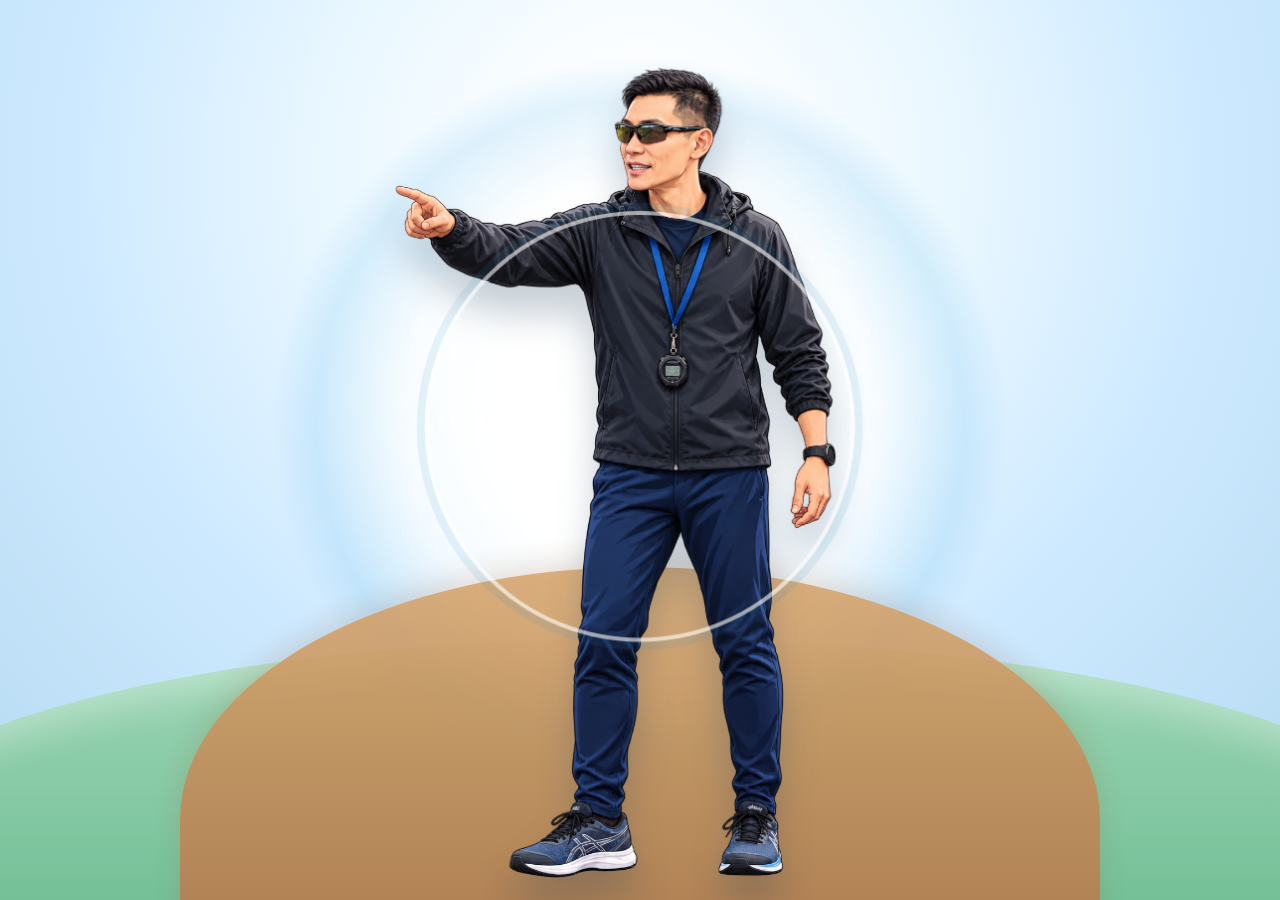
==== commit a3836b47: "Add natural voice recovery and animated avatar" ====
--- a/index.html
+++ b/index.html
@@ -8,11 +8,12 @@
  <link rel="manifest" href="/manifest.webmanifest">
  <link rel="icon" href="/saiko-icon.svg" type="image/svg+xml">
  <link rel="preload" href="/coach-avatar.png" as="image">
- <link rel="stylesheet" href="/avatar-stage.css?v=voice-only-20261016">
+ <link rel="preload" href="/coach-avatar-speaking.png" as="image">
+ <link rel="stylesheet" href="/avatar-stage.css?v=voice-only-20261016-2">
  <title>サイ校ゲーム｜音声アバター司会</title>
 </head>
 <body>
  <main id="stage" class="stage" aria-label="サイ校ゲーム音声アバター"></main>
- <script defer src="/avatar-stage.js?v=voice-only-20261016"></script>
+ <script defer src="/avatar-stage.js?v=voice-only-20261016-2"></script>
 </body>
 </html>
--- a/avatar-stage.css
+++ b/avatar-stage.css
@@ -7,15 +7,20 @@
 .scene::before{content:"";position:absolute;inset:auto -12% -18%;height:47%;border-radius:50% 50% 0 0;background:linear-gradient(180deg,#9fd7b7 0%,#6fbd93 70%,#54a87d 100%);box-shadow:inset 0 18px 35px #ffffff50}
 .scene::after{content:"";position:absolute;left:50%;bottom:-19%;width:min(85vw,920px);height:56%;transform:translateX(-50%);border-radius:50% 50% 0 0;background:linear-gradient(180deg,#d6a56a,#bb7b4d 66%,#9f603f);opacity:.88;box-shadow:0 -8px 28px #93593738}
 .glow{position:absolute;left:50%;top:47%;width:min(84vmin,740px);aspect-ratio:1;border-radius:50%;transform:translate(-50%,-50%);background:radial-gradient(circle,#fff 0 27%,#ffffffa8 45%,#74c4f033 62%,transparent 70%);filter:blur(1px)}
-.avatar-frame{position:relative;z-index:2;width:min(72vw,660px);height:min(94dvh,980px);display:flex;align-items:flex-end;justify-content:center;transform-origin:50% 100%;animation:breathe 4.8s ease-in-out infinite}
+.avatar-frame{position:relative;z-index:2;width:min(72vw,660px);height:min(94dvh,980px);display:flex;align-items:flex-end;justify-content:center;transform-origin:50% 100%;animation:breathe 4.8s ease-in-out infinite;will-change:transform}
+.avatar-sprite{position:relative;width:100%;height:100%}
 .avatar-image{display:block;width:100%;height:100%;object-fit:contain;object-position:center bottom;filter:drop-shadow(0 28px 18px #1536523d);pointer-events:none;-webkit-user-drag:none}
+.avatar-mouth{position:absolute;inset:0;opacity:0;clip-path:ellipse(4.6% 2.2% at 50% 13.5%);filter:none;will-change:opacity}
 .voice-ring{position:absolute;left:50%;top:43%;width:min(64vmin,570px);aspect-ratio:1;border:5px solid #1879ba2b;border-radius:50%;transform:translate(-50%,-50%) scale(.92);opacity:0}
 .ring-two{width:min(76vmin,690px);border-width:3px}
 .listening .voice-ring{animation:listen-ring 2s ease-out infinite}
 .listening .ring-two{animation-delay:.72s}
 .talking .voice-ring{border-color:#ff993f47;animation:talk-ring .85s ease-out infinite}
 .talking .ring-two{animation-delay:.33s}
-.talking .avatar-frame{animation:talk-bob .58s ease-in-out infinite}
+.talking .avatar-frame{animation:talk-bob 1.05s ease-in-out infinite}
+.talking .avatar-mouth{animation:mouth-talk .3s steps(1,end) infinite}
+.listening .avatar-frame{animation:listen-lean 2.8s ease-in-out infinite}
+.thinking .avatar-frame{animation:thinking-nod 1.8s ease-in-out infinite}
 .start-surface{position:absolute;inset:0;z-index:8;width:100%;height:100%;border:0;padding:0;background:transparent;color:transparent;-webkit-tap-highlight-color:transparent}
 .waiting .avatar-frame::after{content:"";position:absolute;left:50%;top:44%;width:64%;aspect-ratio:1;border-radius:50%;transform:translate(-50%,-50%);border:4px solid #fff9;box-shadow:0 0 0 8px #258ec11a;animation:ready-pulse 2.2s ease-in-out infinite;pointer-events:none}
 .sr-only{position:absolute!important;width:1px!important;height:1px!important;padding:0!important;margin:-1px!important;overflow:hidden!important;clip:rect(0,0,0,0)!important;white-space:nowrap!important;border:0!important}
@@ -26,6 +31,9 @@
 .settings-form{display:grid;grid-template-columns:1fr 1fr auto;gap:10px;align-items:end;margin-bottom:16px}
 .settings-form label{display:flex;flex-direction:column;gap:5px;font-weight:800;font-size:13px}
 .settings-form input,.settings-form select{width:100%;min-height:44px;border:1px solid #b8cedd;border-radius:10px;background:#fff;color:#17324a;padding:8px 10px}
+.voice-settings,.command-form{display:grid;grid-template-columns:1fr auto;gap:10px;align-items:end;margin:12px 0;padding:12px;border-radius:15px;background:#edf6fb}
+.voice-settings label,.command-form label{display:flex;flex-direction:column;gap:5px;font-weight:800;font-size:13px}
+.voice-settings select,.command-form input{width:100%;min-height:44px;border:1px solid #b8cedd;border-radius:10px;background:#fff;color:#17324a;padding:8px 10px}
 .admin-panel button{min-height:43px;border:1px solid #8ab3ca;border-radius:11px;background:#e4f4fc;color:#174866;padding:8px 13px;font-weight:800;box-shadow:0 2px 0 #aac7d6}
 .admin-panel button:active{transform:translateY(1px);box-shadow:none}
 .admin-actions{display:flex;gap:8px;flex-wrap:wrap;margin:12px 0}
@@ -36,10 +44,13 @@
 .score-row span:last-child{display:flex;gap:5px}
 .score-row button{min-width:45px;min-height:36px;padding:5px 8px}
 @keyframes breathe{0%,100%{transform:translateY(0) scale(1)}50%{transform:translateY(-7px) scale(1.006)}}
-@keyframes talk-bob{0%,100%{transform:translateY(0) scale(1)}50%{transform:translateY(-9px) scale(1.012)}}
+@keyframes talk-bob{0%,100%{transform:translateY(0) rotate(0) scale(1)}35%{transform:translateY(-7px) rotate(-.35deg) scale(1.008)}70%{transform:translateY(-2px) rotate(.18deg) scale(1.004)}}
+@keyframes mouth-talk{0%,38%,100%{opacity:0}39%,76%{opacity:1}}
+@keyframes listen-lean{0%,100%{transform:translateY(0) rotate(0)}50%{transform:translateY(-5px) rotate(-.55deg)}}
+@keyframes thinking-nod{0%,100%{transform:translateY(0) rotate(0)}45%{transform:translateY(3px) rotate(.45deg)}65%{transform:translateY(-2px) rotate(-.2deg)}}
 @keyframes ready-pulse{0%,100%{opacity:.2;transform:translate(-50%,-50%) scale(.9)}50%{opacity:.75;transform:translate(-50%,-50%) scale(1.03)}}
 @keyframes listen-ring{0%{opacity:.5;transform:translate(-50%,-50%) scale(.72)}100%{opacity:0;transform:translate(-50%,-50%) scale(1.18)}}
 @keyframes talk-ring{0%{opacity:.65;transform:translate(-50%,-50%) scale(.82)}100%{opacity:0;transform:translate(-50%,-50%) scale(1.08)}}
-@media(max-width:700px){.avatar-frame{width:min(96vw,610px);height:min(91dvh,880px)}.settings-form{grid-template-columns:1fr}.admin-panel{padding:17px}.score-row{align-items:flex-start;flex-direction:column}.admin-panel .close{margin-left:0}}
+@media(max-width:700px){.avatar-frame{width:min(96vw,610px);height:min(91dvh,880px)}.settings-form,.voice-settings,.command-form{grid-template-columns:1fr}.admin-panel{padding:17px}.score-row{align-items:flex-start;flex-direction:column}.admin-panel .close{margin-left:0}}
 @media(max-height:580px) and (orientation:landscape){.avatar-frame{width:min(58vw,520px);height:96dvh}.scene::before{height:38%}.scene::after{width:63vw}.admin-panel{max-height:94dvh}}
-@media(prefers-reduced-motion:reduce){.avatar-frame,.voice-ring,.waiting .avatar-frame::after{animation:none!important}}
+@media(prefers-reduced-motion:reduce){.avatar-frame,.avatar-mouth,.voice-ring,.waiting .avatar-frame::after{animation:none!important}.talking .avatar-mouth{opacity:1}}
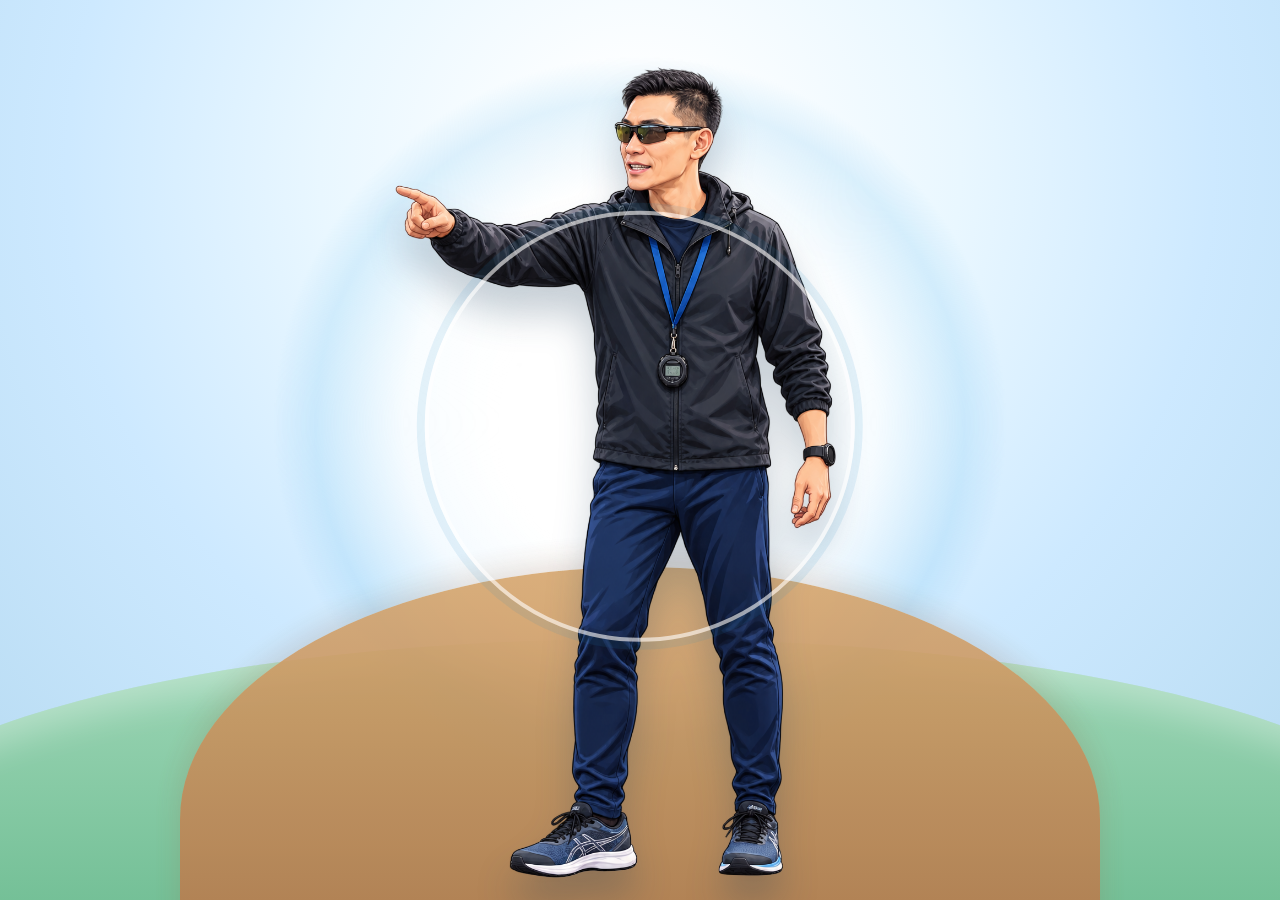
==== commit 41162c13: "Allow custom team names in voice host" ====
--- a/index.html
+++ b/index.html
@@ -9,11 +9,11 @@
  <link rel="icon" href="/saiko-icon.svg" type="image/svg+xml">
  <link rel="preload" href="/coach-avatar.png" as="image">
  <link rel="preload" href="/coach-avatar-speaking.png" as="image">
- <link rel="stylesheet" href="/avatar-stage.css?v=voice-only-20261016-2">
+ <link rel="stylesheet" href="/avatar-stage.css?v=voice-only-20261016-3">
  <title>サイ校ゲーム｜音声アバター司会</title>
 </head>
 <body>
  <main id="stage" class="stage" aria-label="サイ校ゲーム音声アバター"></main>
- <script defer src="/avatar-stage.js?v=voice-only-20261016-2"></script>
+ <script defer src="/avatar-stage.js?v=voice-only-20261016-3"></script>
 </body>
 </html>
--- a/avatar-stage.css
+++ b/avatar-stage.css
@@ -31,6 +31,7 @@
 .settings-form{display:grid;grid-template-columns:1fr 1fr auto;gap:10px;align-items:end;margin-bottom:16px}
 .settings-form label{display:flex;flex-direction:column;gap:5px;font-weight:800;font-size:13px}
 .settings-form input,.settings-form select{width:100%;min-height:44px;border:1px solid #b8cedd;border-radius:10px;background:#fff;color:#17324a;padding:8px 10px}
+.team-names{grid-column:1/-1;margin:0;padding:12px;border:1px solid #c7dce7;border-radius:15px;background:#edf6fb}.team-names legend{padding:0 6px;font-size:14px;font-weight:900}.team-name-grid{display:grid;grid-template-columns:repeat(2,minmax(0,1fr));gap:8px}.team-names p{margin:8px 0 0;color:#587181;font-size:11px}
 .voice-settings,.command-form{display:grid;grid-template-columns:1fr auto;gap:10px;align-items:end;margin:12px 0;padding:12px;border-radius:15px;background:#edf6fb}
 .voice-settings label,.command-form label{display:flex;flex-direction:column;gap:5px;font-weight:800;font-size:13px}
 .voice-settings select,.command-form input{width:100%;min-height:44px;border:1px solid #b8cedd;border-radius:10px;background:#fff;color:#17324a;padding:8px 10px}
@@ -51,6 +52,6 @@
 @keyframes ready-pulse{0%,100%{opacity:.2;transform:translate(-50%,-50%) scale(.9)}50%{opacity:.75;transform:translate(-50%,-50%) scale(1.03)}}
 @keyframes listen-ring{0%{opacity:.5;transform:translate(-50%,-50%) scale(.72)}100%{opacity:0;transform:translate(-50%,-50%) scale(1.18)}}
 @keyframes talk-ring{0%{opacity:.65;transform:translate(-50%,-50%) scale(.82)}100%{opacity:0;transform:translate(-50%,-50%) scale(1.08)}}
-@media(max-width:700px){.avatar-frame{width:min(96vw,610px);height:min(91dvh,880px)}.settings-form,.voice-settings,.command-form{grid-template-columns:1fr}.admin-panel{padding:17px}.score-row{align-items:flex-start;flex-direction:column}.admin-panel .close{margin-left:0}}
+@media(max-width:700px){.avatar-frame{width:min(96vw,610px);height:min(91dvh,880px)}.settings-form,.voice-settings,.command-form,.team-name-grid{grid-template-columns:1fr}.admin-panel{padding:17px}.score-row{align-items:flex-start;flex-direction:column}.admin-panel .close{margin-left:0}}
 @media(max-height:580px) and (orientation:landscape){.avatar-frame{width:min(58vw,520px);height:96dvh}.scene::before{height:38%}.scene::after{width:63vw}.admin-panel{max-height:94dvh}}
 @media(prefers-reduced-motion:reduce){.avatar-frame,.avatar-mouth,.voice-ring,.waiting .avatar-frame::after{animation:none!important}.talking .avatar-mouth{opacity:1}}
